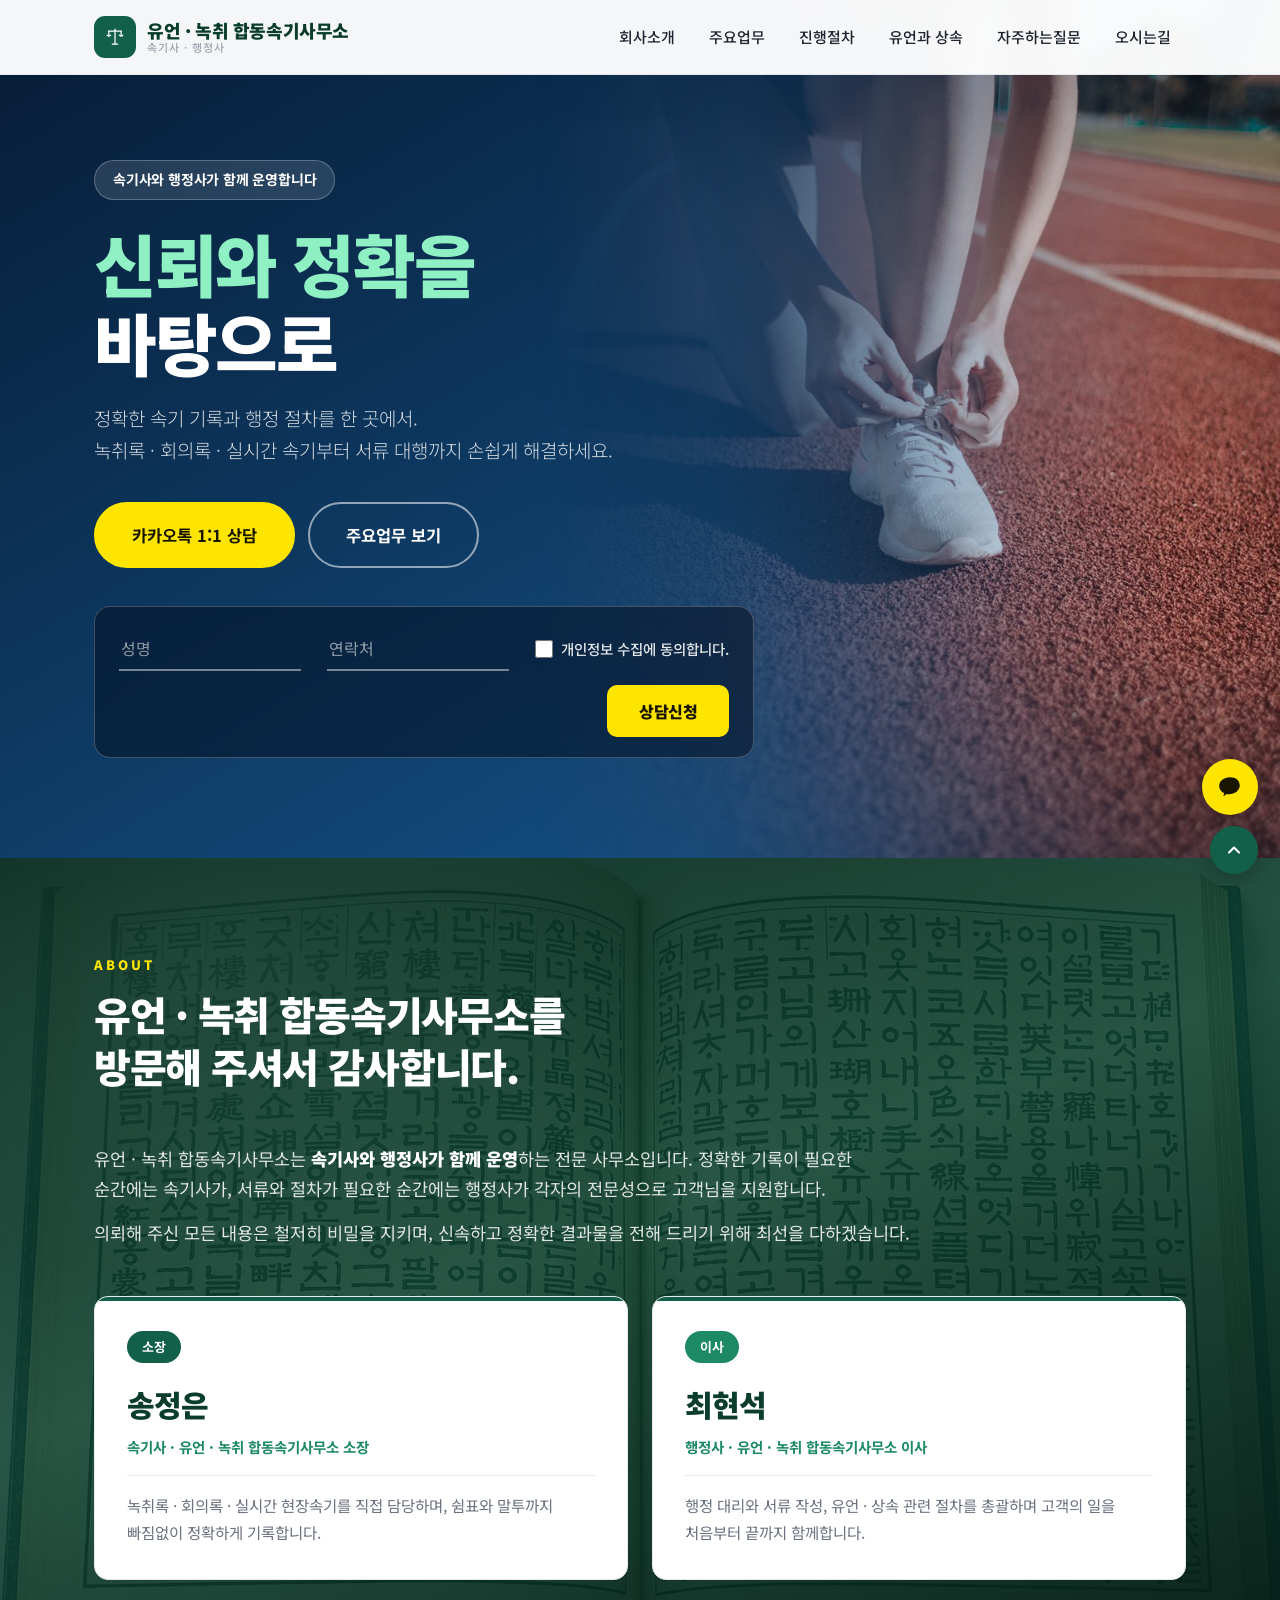
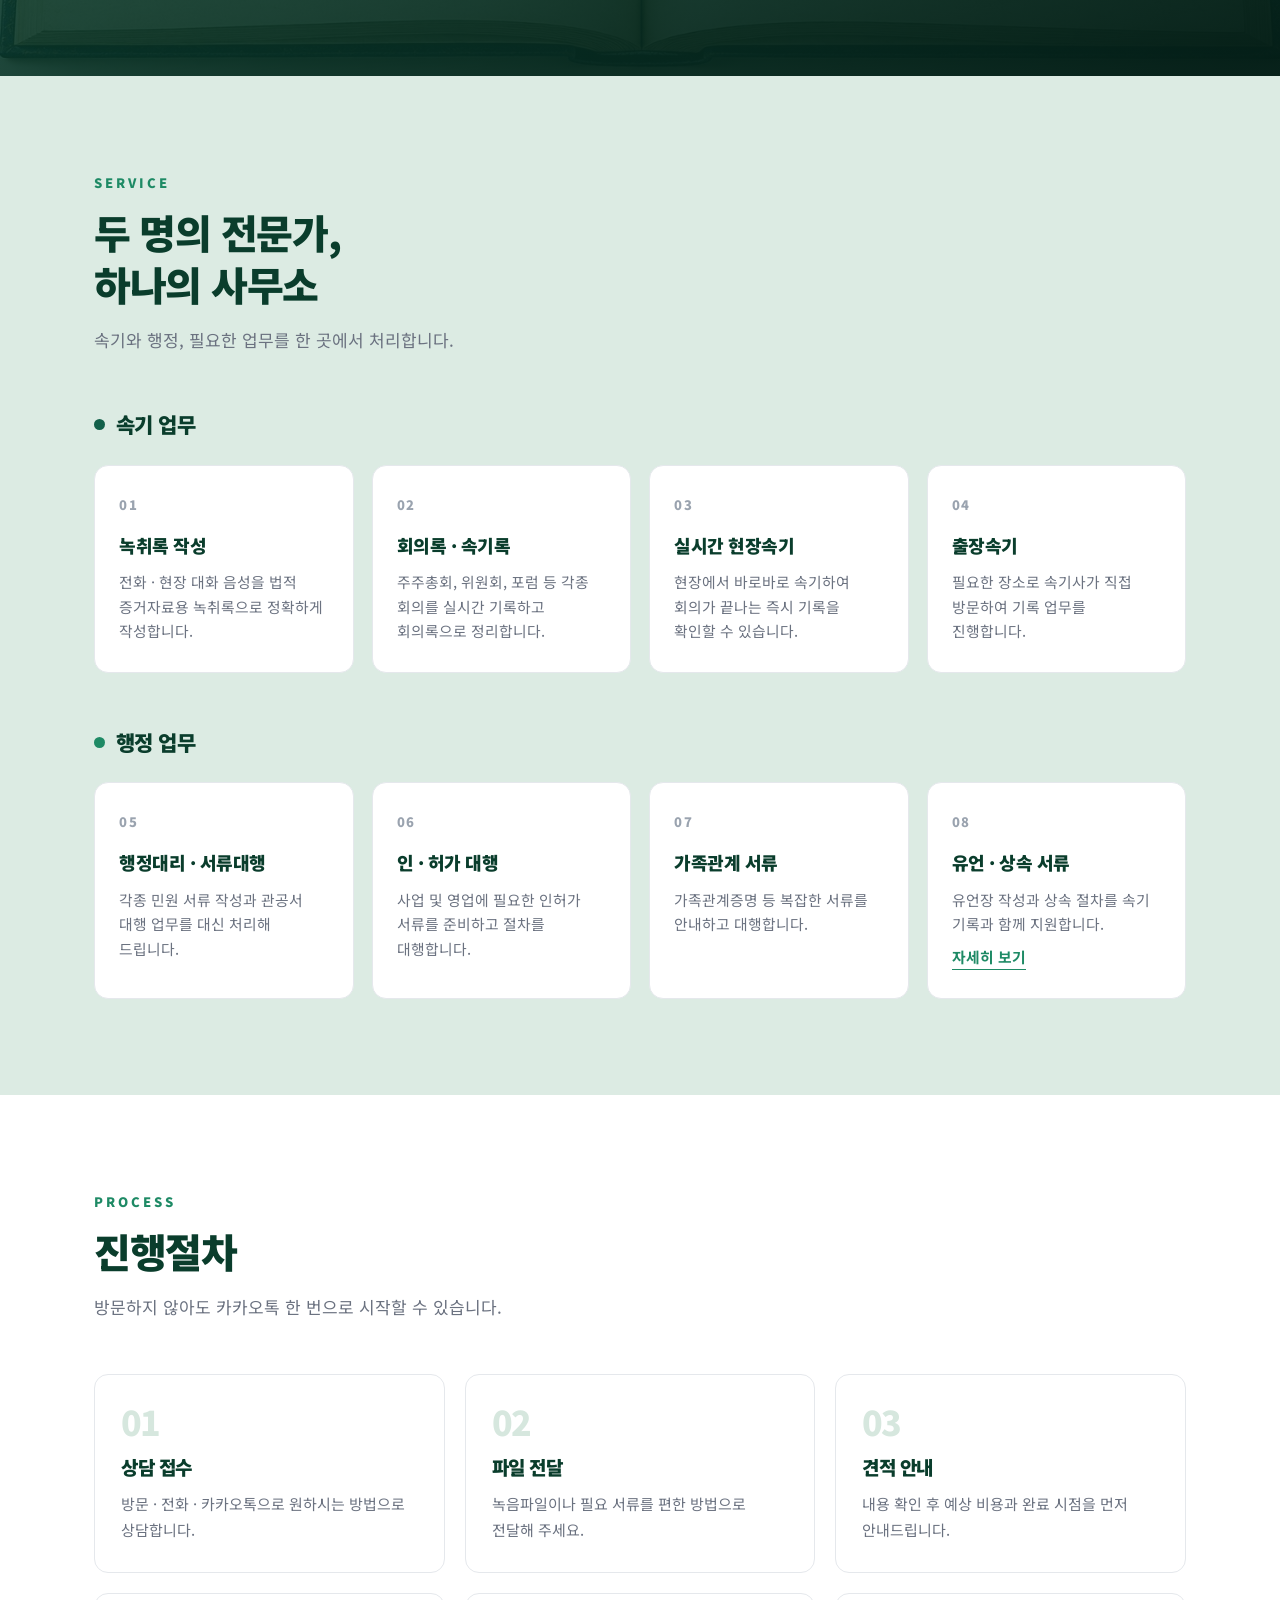
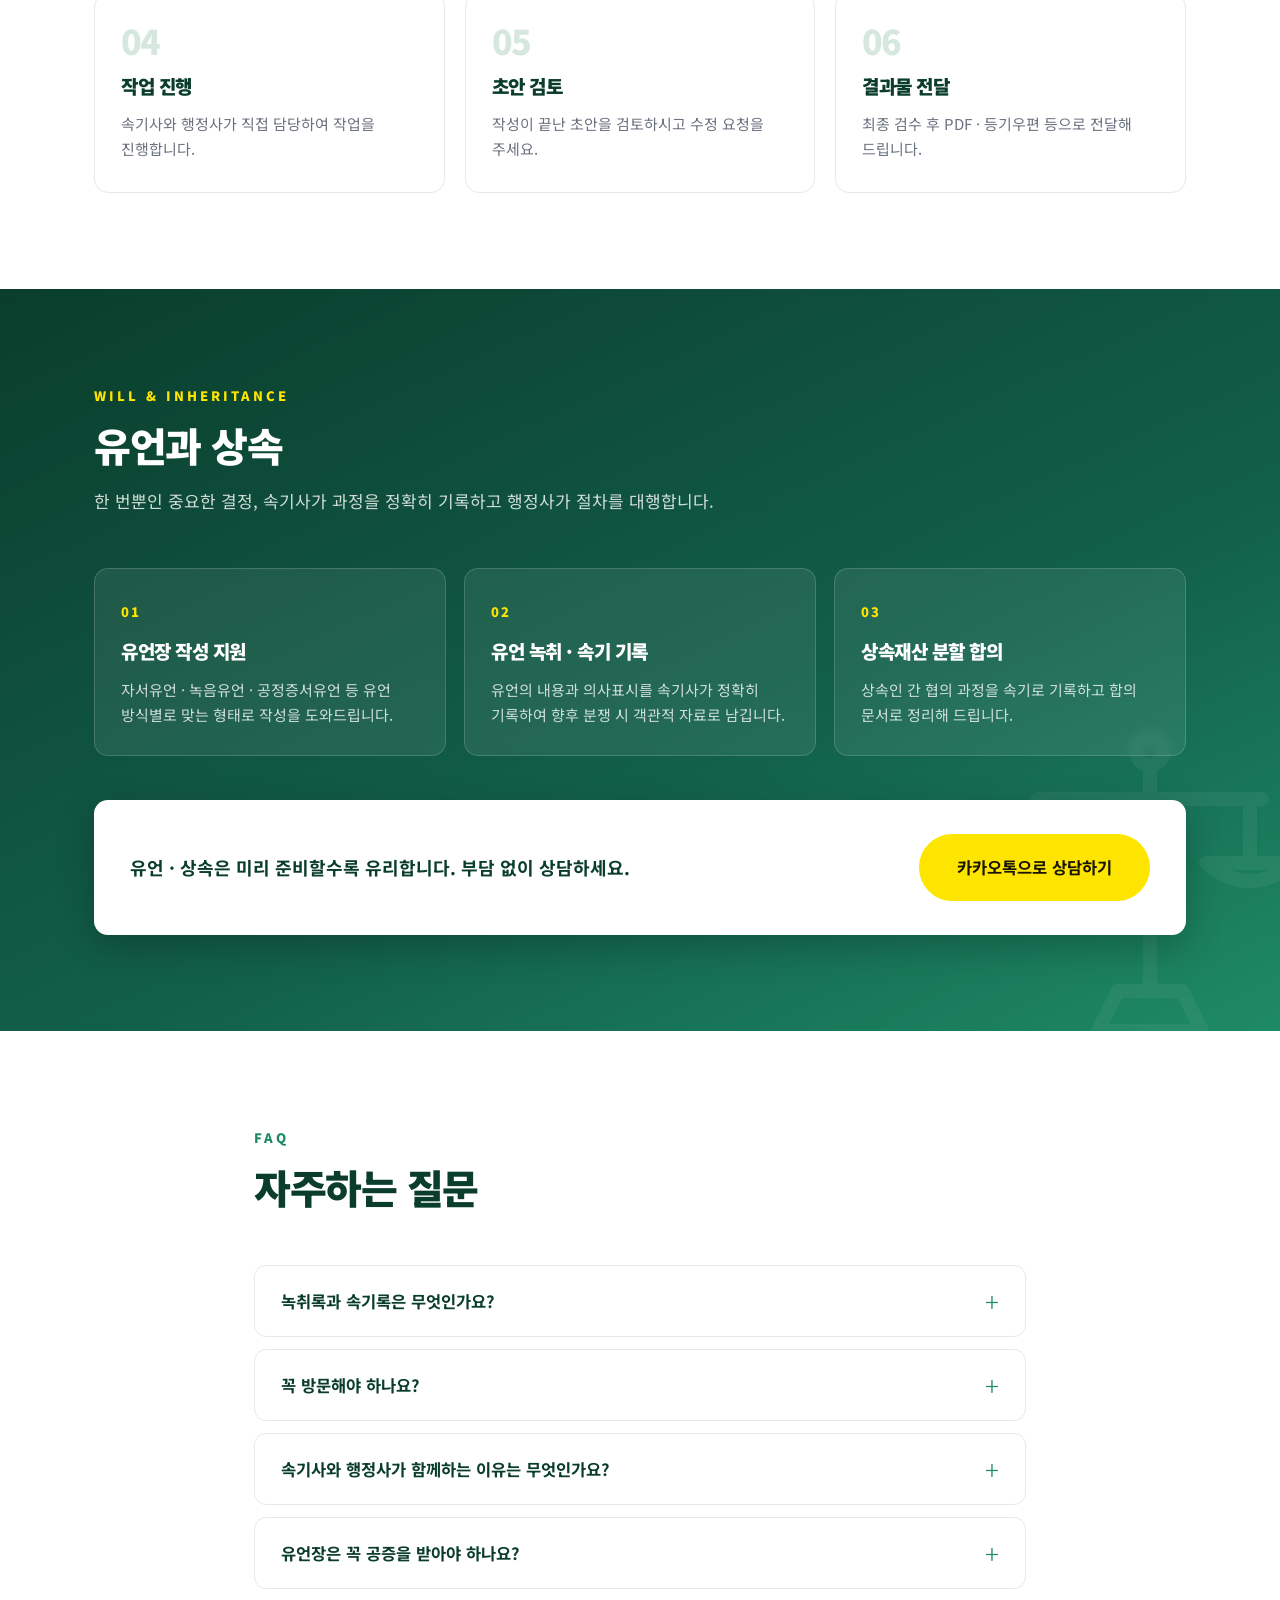
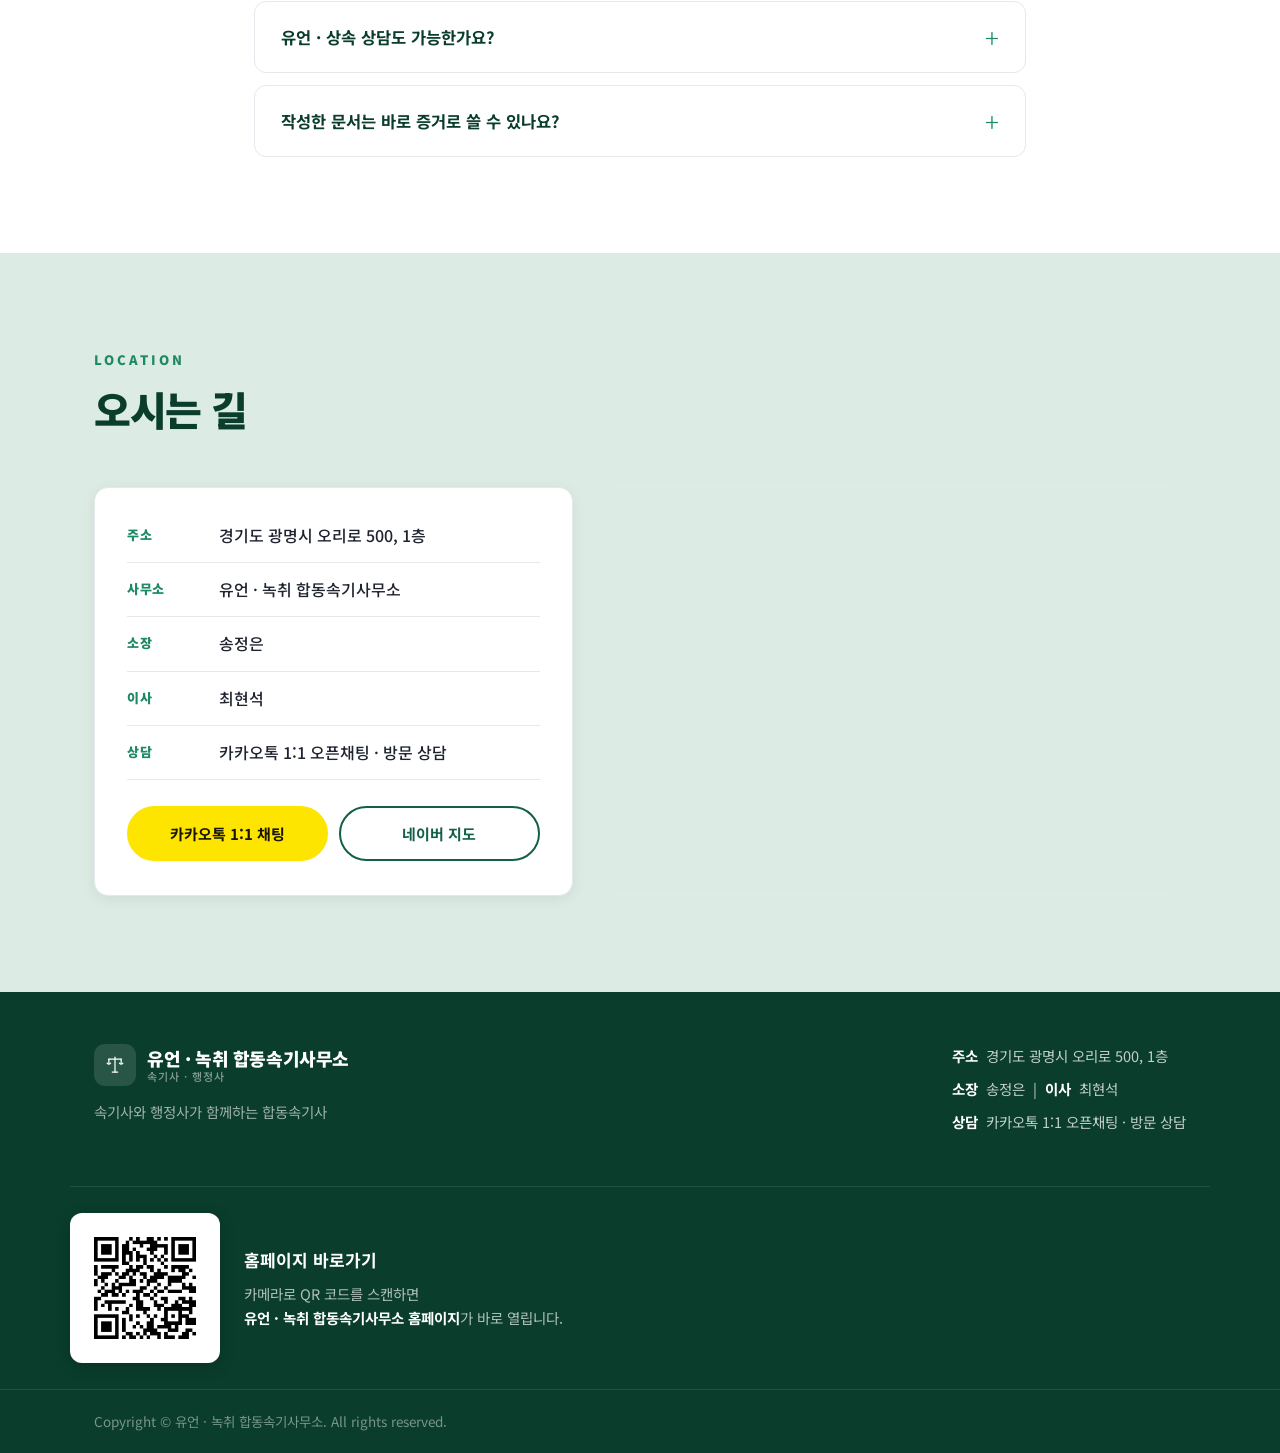
==== index.html @ e52b4f97 "첫 화면 히어로에 상담 입력창(성명·연락처·개인정보 동의) 추가, 신청 시 메일 전송" ====
<!DOCTYPE html>
<html lang="ko">
<head>
<meta charset="UTF-8">
<meta name="viewport" content="width=device-width, initial-scale=1.0">
<title>유언 · 녹취 합동속기사무소 | 속기사와 행정사가 함께하는 합동속기사</title>
<meta name="description" content="속기사와 행정사가 함께 운영하는 유언 · 녹취 합동속기사무소. 녹취록·회의록·실시간 속기, 행정대리, 유언과 상속까지 one-stop으로 도와드립니다. 경기 광명시 오리로 500, 1층">

<!--
  ══════════════════════════════════════════════
  카카오톡 오픈채팅 URL 변경 방법
  ────────────────────────────────────────────────
  1) js/script.js 파일 맨 위의 KAKAO_CHAT_URL 값만 교체하면
     페이지 전체 카카오톡 버튼에 일괄 적용됩니다.
  ══════════════════════════════════════════════
-->

<link rel="preconnect" href="https://fonts.googleapis.com">
<link rel="preconnect" href="https://fonts.gstatic.com" crossorigin>
<link href="https://fonts.googleapis.com/css2?family=Noto+Sans+KR:wght@300;400;500;700;900&display=swap" rel="stylesheet">
<link rel="stylesheet" href="css/style.css?v=7">

<!-- 사이트를 열면 항상 첫 화면(상단)부터 보이도록
     1) 브라우저의 '이전 스크롤 위치 복원' 기능을 끈다.
     2) 외부 스크립트 캐시와 무관하게 이 문서 안에서 바로 상단으로 이동한다. -->
<script>
  if ('scrollRestoration' in history) history.scrollRestoration = 'manual';
  function __goTopNow() {
    if (location.hash && location.hash !== '#') return;
    try { window.scrollTo({ top: 0, left: 0, behavior: 'instant' }); }
    catch (e) { window.scrollTo(0, 0); }
  }
  window.addEventListener('load', __goTopNow);
  if (document.readyState === 'complete') __goTopNow();
</script>
</head>
<body id="top">

<!-- ========== 상단 헤더 ========== -->
<header class="header" id="header">
  <div class="container header__inner">
    <a href="#" class="logo">
      <span class="logo__mark"><svg viewBox="0 0 200 250" fill="none" stroke="currentColor" stroke-width="13" stroke-linecap="round" stroke-linejoin="round"><line x1="100" y1="42" x2="100" y2="198"/><line x1="36" y1="64" x2="164" y2="64"/><line x1="72" y1="198" x2="128" y2="198"/><line x1="36" y1="64" x2="36" y2="106"/><path d="M18 106 Q36 126 54 106"/><line x1="164" y1="64" x2="164" y2="106"/><path d="M146 106 Q164 126 182 106"/></svg></span>
      <span class="logo__text">
        <strong>유언 · 녹취 합동속기사무소</strong>
        <small>속기사 · 행정사</small>
      </span>
    </a>

    <nav class="nav" id="nav">
      <a href="#about">회사소개</a>
      <a href="#service">주요업무</a>
      <a href="#process">진행절차</a>
      <a href="#will">유언과 상속</a>
      <a href="#faq">자주하는질문</a>
      <a href="#location">오시는길</a>
    </nav>

    <button class="burger" id="burger" aria-label="메뉴 열기">
      <span></span><span></span><span></span>
    </button>
  </div>
</header>

<!-- ========== 메인 비주얼 ========== -->
<section class="hero">
  <!-- 우측 사진 : 러닝 트랙에서 신발끈을 매는 러너 (좌측 마스크로 청록 배경과 자연스럽게 연결) -->
  <div class="hero__photo" aria-hidden="true">
    <img src="images/hero-run.jpg" alt="">
    <div class="hero__photo-grad"></div>
  </div>

  <div class="container hero__inner">
    <p class="hero__eyebrow">속기사와 행정사가 함께 운영합니다</p>
    <h1 class="hero__title">
      <em>신뢰와 정확을</em><br>
      바탕으로
    </h1>
    <p class="hero__desc">
      정확한 속기 기록과 행정 절차를 한 곳에서.<br>
      녹취록 · 회의록 · 실시간 속기부터 서류 대행까지 손쉽게 해결하세요.
    </p>
    <div class="hero__btns">
      <a href="kakao.html" class="btn btn--kakao btn--lg">카카오톡 1:1 상담</a>
      <a href="#service" class="btn btn--line btn--lg">주요업무 보기</a>
    </div>

    <!-- 상담 입력창 : 신청 시 메일 프로그램으로 전송 -->
    <form class="hero-form" id="consultForm" novalidate>
      <div class="hero-form__field">
        <label class="sr-only" for="cfName">성명</label>
        <input type="text" id="cfName" placeholder="성명" autocomplete="name">
      </div>
      <div class="hero-form__field">
        <label class="sr-only" for="cfTel">연락처</label>
        <input type="tel" id="cfTel" placeholder="연락처" autocomplete="tel">
      </div>
      <label class="hero-form__agree" for="cfAgree">
        <input type="checkbox" id="cfAgree">
        <span>개인정보 수집에 동의합니다.</span>
      </label>
      <button type="submit" class="hero-form__submit">상담신청</button>
    </form>
  </div>
</section>

<!-- ========== 회사소개 ========== -->
<section class="section" id="about">
  <div class="container">
    <div class="sec-head sec-head--light">
      <p class="sec-head__eyebrow">ABOUT</p>
      <h2 class="sec-head__title">유언 · 녹취 합동속기사무소를<br>방문해 주셔서 감사합니다.</h2>
    </div>

    <div class="about__text">
      <p>
        유언 · 녹취 합동속기사무소는 <strong>속기사와 행정사가 함께 운영</strong>하는 전문 사무소입니다.
        정확한 기록이 필요한 순간에는 속기사가, 서류와 절차가 필요한 순간에는 행정사가
        각자의 전문성으로 고객님을 지원합니다.
      </p>
      <p>
        의뢰해 주신 모든 내용은 철저히 비밀을 지키며, 신속하고 정확한 결과물을 전해 드리기 위해 최선을 다하겠습니다.
      </p>
    </div>

    <div class="people">
      <article class="person">
        <div class="person__badge">소장</div>
        <h3 class="person__name">송정은</h3>
        <p class="person__role">속기사 · 유언 · 녹취 합동속기사무소 소장</p>
        <p class="person__desc">
          녹취록 · 회의록 · 실시간 현장속기를 직접 담당하며,
          쉼표와 말투까지 빠짐없이 정확하게 기록합니다.
        </p>
      </article>

      <article class="person">
        <div class="person__badge person__badge--alt">이사</div>
        <h3 class="person__name">최현석</h3>
        <p class="person__role">행정사 · 유언 · 녹취 합동속기사무소 이사</p>
        <p class="person__desc">
          행정 대리와 서류 작성, 유언 · 상속 관련 절차를 총괄하며
          고객의 일을 처음부터 끝까지 함께합니다.
        </p>
      </article>
    </div>
  </div>
</section>

<!-- ========== 주요업무 ========== -->
<section class="section section--gray" id="service">
  <div class="container">
    <div class="sec-head">
      <p class="sec-head__eyebrow">SERVICE</p>
      <h2 class="sec-head__title">두 명의 전문가,<br>하나의 사무소</h2>
      <p class="sec-head__desc">속기와 행정, 필요한 업무를 한 곳에서 처리합니다.</p>
    </div>

    <div class="svc-group">
      <h3 class="svc-group__title"><span class="dot"></span>속기 업무</h3>
      <div class="cards">
        <div class="card">
          <div class="card__num">01</div>
          <h4>녹취록 작성</h4>
          <p>전화 · 현장 대화 음성을 법적 증거자료용 녹취록으로 정확하게 작성합니다.</p>
        </div>
        <div class="card">
          <div class="card__num">02</div>
          <h4>회의록 · 속기록</h4>
          <p>주주총회, 위원회, 포럼 등 각종 회의를 실시간 기록하고 회의록으로 정리합니다.</p>
        </div>
        <div class="card">
          <div class="card__num">03</div>
          <h4>실시간 현장속기</h4>
          <p>현장에서 바로바로 속기하여 회의가 끝나는 즉시 기록을 확인할 수 있습니다.</p>
        </div>
        <div class="card">
          <div class="card__num">04</div>
          <h4>출장속기</h4>
          <p>필요한 장소로 속기사가 직접 방문하여 기록 업무를 진행합니다.</p>
        </div>
      </div>
    </div>

    <div class="svc-group">
      <h3 class="svc-group__title"><span class="dot dot--alt"></span>행정 업무</h3>
      <div class="cards">
        <div class="card">
          <div class="card__num">05</div>
          <h4>행정대리 · 서류대행</h4>
          <p>각종 민원 서류 작성과 관공서 대행 업무를 대신 처리해 드립니다.</p>
        </div>
        <div class="card">
          <div class="card__num">06</div>
          <h4>인 · 허가 대행</h4>
          <p>사업 및 영업에 필요한 인허가 서류를 준비하고 절차를 대행합니다.</p>
        </div>
        <div class="card">
          <div class="card__num">07</div>
          <h4>가족관계 서류</h4>
          <p>가족관계증명 등 복잡한 서류를 안내하고 대행합니다.</p>
        </div>
        <div class="card">
          <div class="card__num">08</div>
          <h4>유언 · 상속 서류</h4>
          <p>유언장 작성과 상속 절차를 속기 기록과 함께 지원합니다. <a href="#will" class="card__link">자세히 보기</a></p>
        </div>
      </div>
    </div>
  </div>
</section>

<!-- ========== 진행절차 ========== -->
<section class="section" id="process">
  <div class="container">
    <div class="sec-head">
      <p class="sec-head__eyebrow">PROCESS</p>
      <h2 class="sec-head__title">진행절차</h2>
      <p class="sec-head__desc">방문하지 않아도 카카오톡 한 번으로 시작할 수 있습니다.</p>
    </div>

    <ol class="steps">
      <li class="step">
        <span class="step__num">01</span>
        <h4>상담 접수</h4>
        <p>방문 · 전화 · 카카오톡으로 원하시는 방법으로 상담합니다.</p>
      </li>
      <li class="step">
        <span class="step__num">02</span>
        <h4>파일 전달</h4>
        <p>녹음파일이나 필요 서류를 편한 방법으로 전달해 주세요.</p>
      </li>
      <li class="step">
        <span class="step__num">03</span>
        <h4>견적 안내</h4>
        <p>내용 확인 후 예상 비용과 완료 시점을 먼저 안내드립니다.</p>
      </li>
      <li class="step">
        <span class="step__num">04</span>
        <h4>작업 진행</h4>
        <p>속기사와 행정사가 직접 담당하여 작업을 진행합니다.</p>
      </li>
      <li class="step">
        <span class="step__num">05</span>
        <h4>초안 검토</h4>
        <p>작성이 끝난 초안을 검토하시고 수정 요청을 주세요.</p>
      </li>
      <li class="step">
        <span class="step__num">06</span>
        <h4>결과물 전달</h4>
        <p>최종 검수 후 PDF · 등기우편 등으로 전달해 드립니다.</p>
      </li>
    </ol>
  </div>
</section>

<!-- ========== 유언과 상속 (하단 페이지) ========== -->
<section class="section will" id="will">
  <div class="container">
    <div class="sec-head sec-head--light">
      <p class="sec-head__eyebrow">WILL &amp; INHERITANCE</p>
      <h2 class="sec-head__title">유언과 상속</h2>
      <p class="sec-head__desc">
        한 번뿐인 중요한 결정, 속기사가 과정을 정확히 기록하고 행정사가 절차를 대행합니다.
      </p>
    </div>

    <div class="will__grid">
      <article class="will-item">
        <span class="will-item__no">01</span>
        <h4>유언장 작성 지원</h4>
        <p>자서유언 · 녹음유언 · 공정증서유언 등 유언 방식별로 맞는 형태로 작성을 도와드립니다.</p>
      </article>
      <article class="will-item">
        <span class="will-item__no">02</span>
        <h4>유언 녹취 · 속기 기록</h4>
        <p>유언의 내용과 의사표시를 속기사가 정확히 기록하여 향후 분쟁 시 객관적 자료로 남깁니다.</p>
      </article>
      <article class="will-item">
        <span class="will-item__no">03</span>
        <h4>상속재산 분할 합의</h4>
        <p>상속인 간 협의 과정을 속기로 기록하고 합의 문서로 정리해 드립니다.</p>
      </article>
    </div>

    <div class="will__cta">
      <p>유언 · 상속은 미리 준비할수록 유리합니다. 부담 없이 상담하세요.</p>
      <a href="kakao.html" class="btn btn--kakao btn--lg">카카오톡으로 상담하기</a>
    </div>
  </div>
</section>

<!-- ========== 자주하는 질문 ========== -->
<section class="section" id="faq">
  <div class="container container--narrow">
    <div class="sec-head">
      <p class="sec-head__eyebrow">FAQ</p>
      <h2 class="sec-head__title">자주하는 질문</h2>
    </div>

    <div class="faq">
      <details class="faq__item">
        <summary>녹취록과 속기록은 무엇인가요?</summary>
        <div class="faq__body">
          <p>녹음기기나 휴대전화 등으로 녹음된 음성을 문서로 옮긴 것을 녹취록이라 하며, 회의나 강의 등을 속기사가 기록한 문서를 속기록이라 합니다. 공인된 속기사가 작성하여 날인하면 각종 수사·사법기관에 증거자료로 제출할 수 있습니다.</p>
        </div>
      </details>

      <details class="faq__item">
        <summary>꼭 방문해야 하나요?</summary>
        <div class="faq__body">
          <p>아니요. 카카오톡 1:1 오픈채팅 또는 전화로 상담 후 파일만 전달해 주셔도 됩니다. 방문 상담을 원하시는 경우 경기 광명시 오리로 500, 1층 사무소로 오시면 됩니다.</p>
        </div>
      </details>

      <details class="faq__item">
        <summary>속기사와 행정사가 함께하는 이유는 무엇인가요?</summary>
        <div class="faq__body">
          <p>의뢰 내용 중 상당수는 기록(속기)과 서류·절차(행정)가 함께 필요합니다. 두 전문가가 한 사무소에서 일하므로 여러 곳을 오가지 않고 한 번에 해결할 수 있습니다.</p>
        </div>
      </details>

      <details class="faq__item">
        <summary>유언장은 꼭 공증을 받아야 하나요?</summary>
        <div class="faq__body">
          <p>모든 유언에 공증이 필수는 아닙니다. 다만 법적 분쟁을 예방하려면 요건에 맞는 방식으로 작성하는 것이 좋습니다. 어떤 방식이 적합한지 상담을 통해 안내해 드립니다.</p>
        </div>
      </details>

      <details class="faq__item">
        <summary>유언 · 상속 상담도 가능한가요?</summary>
        <div class="faq__body">
          <p>네. 유언장 작성, 유언의 속기·녹취 기록까지 행정사가 직접 상담하고 진행합니다. <a href="#will">유언과 상속 안내</a>를 참고하세요.</p>
        </div>
      </details>

      <details class="faq__item">
        <summary>작성한 문서는 바로 증거로 쓸 수 있나요?</summary>
        <div class="faq__body">
          <p>유언 · 녹취 합동속기사무소에서 작성한 문서에는 속기사 자격 정보가 기재되고 페이지마다 직인이 날인되므로 별도 절차 없이 증거자료로 제출하실 수 있습니다.</p>
        </div>
      </details>
    </div>
  </div>
</section>

<!-- ========== 오시는 길 ========== -->
<section class="section section--gray" id="location">
  <div class="container">
    <div class="sec-head">
      <p class="sec-head__eyebrow">LOCATION</p>
      <h2 class="sec-head__title">오시는 길</h2>
    </div>

    <div class="loc">
      <div class="loc__info">
        <div class="loc__row">
          <span class="loc__label">주소</span>
          <p>경기도 광명시 오리로 500, 1층</p>
        </div>
        <div class="loc__row">
          <span class="loc__label">사무소</span>
          <p>유언 · 녹취 합동속기사무소</p>
        </div>
        <div class="loc__row">
          <span class="loc__label">소장</span>
          <p>송정은</p>
        </div>
        <div class="loc__row">
          <span class="loc__label">이사</span>
          <p>최현석</p>
        </div>
        <div class="loc__row">
          <span class="loc__label">상담</span>
          <p>카카오톡 1:1 오픈채팅 · 방문 상담</p>
        </div>

        <div class="loc__btns">
          <a href="kakao.html" class="btn btn--kakao">카카오톡 1:1 채팅</a>
          <a href="https://map.naver.com/p/search/%EA%B2%BD%EA%B8%B0%20%EA%B4%91%EB%AA%85%EC%8B%9C%20%EC%98%A4%EB%A6%AC%EB%A1%9C%20500" target="_blank" rel="noopener" class="btn btn--line">네이버 지도</a>
        </div>
      </div>

      <div class="loc__map">
        <iframe
          src="https://maps.google.com/maps?q=%EA%B2%BD%EA%B8%B0%20%EA%B4%91%EB%AA%85%EC%8B%9C%20%EC%98%A4%EB%A6%AC%EB%A1%9C%20500&t=&z=16&ie=UTF8&iwloc=&output=embed"
          loading="lazy" title="유언 · 녹취 합동속기사무소 위치"></iframe>
      </div>
    </div>
  </div>
</section>

<!-- ========== 푸터 ========== -->
<footer class="footer">
  <div class="container footer__inner">
    <div class="footer__brand">
      <div class="logo logo--footer">
        <span class="logo__mark"><svg viewBox="0 0 200 250" fill="none" stroke="currentColor" stroke-width="13" stroke-linecap="round" stroke-linejoin="round"><line x1="100" y1="42" x2="100" y2="198"/><line x1="36" y1="64" x2="164" y2="64"/><line x1="72" y1="198" x2="128" y2="198"/><line x1="36" y1="64" x2="36" y2="106"/><path d="M18 106 Q36 126 54 106"/><line x1="164" y1="64" x2="164" y2="106"/><path d="M146 106 Q164 126 182 106"/></svg></span>
        <span class="logo__text"><strong>유언 · 녹취 합동속기사무소</strong><small>속기사 · 행정사</small></span>
      </div>
      <p class="footer__tag">속기사와 행정사가 함께하는 합동속기사</p>
    </div>

    <div class="footer__info">
      <p><strong>주소</strong> 경기도 광명시 오리로 500, 1층</p>
      <p><strong>소장</strong> 송정은 &nbsp;|&nbsp; <strong>이사</strong> 최현석</p>
      <p><strong>상담</strong> 카카오톡 1:1 오픈채팅 · 방문 상담</p>
    </div>
  </div>

  <!-- QR 코드 : 홈페이지 바로가기 -->
  <div class="container footer__qr">
    <div class="qr-box">
      <img src="qrcode.png" alt="유언 · 녹취 합동속기사무소 홈페이지 QR 코드" width="130" height="130">
    </div>
    <div class="qr-text">
      <strong>홈페이지 바로가기</strong>
      <p>카메라로 QR 코드를 스캔하면<br><b>유언 · 녹취 합동속기사무소 홈페이지</b>가 바로 열립니다.</p>
    </div>
  </div>

  <div class="footer__bottom">
    <div class="container">
      <p>Copyright © 유언 · 녹취 합동속기사무소. All rights reserved.</p>
    </div>
  </div>
</footer>

<!-- ========== 플로팅 버튼 ========== -->
<div class="float">
  <a href="kakao.html" class="float__btn float__btn--kakao" aria-label="카카오톡 1:1 채팅">
    <svg viewBox="0 0 24 24" width="26" height="26" fill="currentColor"><path d="M12 3C6.48 3 2 6.58 2 11c0 2.82 1.86 5.29 4.66 6.69-.15.54-.55 1.98-.63 2.29-.09.36.13.35.28.26.12-.08 1.94-1.32 2.73-1.86.61.16 1.25.25 1.96.25 5.52 0 10-3.58 10-8S17.52 3 12 3z"/></svg>
  </a>
  <a href="#top" class="float__btn float__btn--top" aria-label="맨 위로">
    <svg viewBox="0 0 24 24" width="20" height="20" fill="none" stroke="currentColor" stroke-width="2.5" stroke-linecap="round" stroke-linejoin="round"><path d="M18 15l-6-6-6 6"/></svg>
  </a>
</div>

<script src="js/script.js?v=20261120"></script>
</body>
</html>
---- css/style.css ----
/* ══════════════════════════════════════
   유언 · 녹취 합동속기사무소 - style.css
   녹색 그러데이션 + 법원 문양 테마
   ══════════════════════════════════════ */

:root{
  --green:      #12604A;   /* 기본 녹색 */
  --green-dk:   #0A3D2C;   /* 진한 녹색 */
  --green-lt:   #1E8A65;   /* 밝은 녹색 */
  --green-xlt:  #8FF0C4;   /* 어두운 배경 위 포인트 */
  --kakao:      #FEE500;
  --kakao-dk:   #D5C400;
  --ink:        #1F2430;
  --gray:       #6B7280;
  --gray-lt:    #9AA3AF;
  --line:       #E5E8EC;
  --bg-green:   #DCEBE3;   /* 교차 섹션 배경 */
  --white:      #fff;
  --radius:     14px;
  --shadow:     0 6px 24px rgba(10,61,44,.10);
  --wrap:       1140px;
}

*,*::before,*::after{box-sizing:border-box;margin:0;padding:0}

html{scroll-behavior:smooth;scroll-padding-top:88px}

body{
  font-family:'Noto Sans KR',-apple-system,BlinkMacSystemFont,'Malgun Gothic',sans-serif;
  color:var(--ink);
  line-height:1.7;
  -webkit-font-smoothing:antialiased;
  word-break:keep-all;
  /* ── 바탕화면: 녹색 그러데이션 ── */
  background:linear-gradient(180deg,#E9F4EE 0%,#F3FAF6 30%,#E4F0EA 62%,#EAF5EF 100%);
  background-attachment:fixed;
}

a{color:inherit;text-decoration:none}
img,iframe{max-width:100%;border:0}
ul,ol{list-style:none}

.container{width:100%;max-width:var(--wrap);margin:0 auto;padding:0 24px}
.container--narrow{max-width:820px}

/* ── 버튼 ────────────────────────── */
.btn{
  display:inline-flex;align-items:center;justify-content:center;gap:8px;
  padding:13px 26px;border-radius:100px;font-size:15px;font-weight:700;
  border:2px solid transparent;cursor:pointer;transition:.22s;white-space:nowrap;
}
.btn--lg{padding:17px 36px;font-size:16.5px}
.btn--block{display:flex;width:100%}
.btn--kakao{background:var(--kakao);color:#191600;border-color:var(--kakao)}
.btn--kakao:hover{background:var(--kakao-dk);border-color:var(--kakao-dk);transform:translateY(-2px)}
.btn--line{background:transparent;color:var(--green);border-color:var(--green)}
.btn--line:hover{background:var(--green);color:#fff;transform:translateY(-2px)}

/* ── 헤더 ────────────────────────── */
.header{
  position:fixed;top:0;left:0;right:0;z-index:100;
  background:rgba(255,255,255,.96);backdrop-filter:blur(10px);
  border-bottom:1px solid var(--line);transition:.25s;
}
.header.is-scrolled{box-shadow:0 4px 20px rgba(0,0,0,.08)}
.header__inner{display:flex;align-items:center;height:74px;gap:28px}

.logo{display:flex;align-items:center;gap:11px;flex-shrink:0}
.logo__mark{
  width:42px;height:42px;border-radius:11px;background:var(--green);color:#fff;
  display:grid;place-items:center;flex-shrink:0;
}
.logo__mark svg{width:24px;height:24px;display:block}
.logo__text{display:flex;flex-direction:column;line-height:1.25}
.logo__text strong{font-size:18px;font-weight:900;color:var(--green-dk);letter-spacing:-.4px}
.logo__text small{font-size:11px;color:var(--gray-lt);font-weight:500;letter-spacing:1px}

.nav{display:flex;gap:4px;margin-left:auto}
.nav a{
  padding:9px 15px;font-size:15px;font-weight:500;color:var(--ink);
  border-radius:8px;transition:.18s;
}
.nav a:hover{background:rgba(18,96,74,.09);color:var(--green)}
.header__cta{padding:11px 22px;font-size:14.5px}

.burger{display:none;flex-direction:column;gap:5px;background:none;border:0;cursor:pointer;padding:6px}
.burger span{width:24px;height:2.5px;background:var(--green);border-radius:2px;transition:.25s}

/* ── 히어로 : 짙은 남색 그러데이션 ── */
.hero{
  position:relative;overflow:hidden;
  padding:160px 0 100px;
  background:
    radial-gradient(760px 520px at 86% 26%, rgba(140,200,255,.22), transparent 62%),
    linear-gradient(150deg,#071B34 0%,#0E3C66 52%,#175A94 100%);
}
.hero__inner{position:relative;z-index:2}

/* 우측 사진 : 의회 본회의장 — 마스크로 좌측 경계를 녹여 배경과 매끄럽게 연결 */
.hero__photo{
  position:absolute;right:0;top:0;bottom:0;width:58%;z-index:1;overflow:hidden;
  -webkit-mask-image:linear-gradient(90deg,transparent 0%,rgba(0,0,0,.15) 24%,rgba(0,0,0,.45) 44%,rgba(0,0,0,.8) 66%,#000 86%);
          mask-image:linear-gradient(90deg,transparent 0%,rgba(0,0,0,.15) 24%,rgba(0,0,0,.45) 44%,rgba(0,0,0,.8) 66%,#000 86%);
}
.hero__photo img{width:100%;height:100%;object-fit:cover;display:block}
/* 사진 위 녹색 톤 정리 + 상하 비네트 */
.hero__photo-grad{
  position:absolute;inset:0;
  background:
    linear-gradient(180deg,rgba(7,27,52,.32) 0%,rgba(7,27,52,0) 26%,rgba(7,27,52,0) 74%,rgba(7,27,52,.38) 100%),
    linear-gradient(90deg,rgba(14,60,102,.28) 0%,rgba(14,60,102,.10) 55%,rgba(14,60,102,0) 100%);
}

.hero__eyebrow{
  display:inline-block;padding:7px 18px;border-radius:100px;
  background:rgba(255,255,255,.12);border:1px solid rgba(255,255,255,.25);
  font-size:14px;font-weight:700;color:#fff;letter-spacing:-.2px;
}
.hero__title{
  margin:24px 0 20px;font-size:clamp(38px,6.4vw,68px);
  font-weight:900;line-height:1.16;letter-spacing:-2.4px;color:#fff;
}
.hero__title em{font-style:normal;color:var(--green-xlt);white-space:nowrap}
.hero__desc{font-size:clamp(16px,2vw,19px);color:rgba(255,255,255,.82);max-width:520px;font-weight:300}
.hero__btns{display:flex;flex-wrap:wrap;gap:13px;margin-top:36px}
.hero__btns .btn--line{color:#fff;border-color:rgba(255,255,255,.55)}
.hero__btns .btn--line:hover{background:#fff;color:var(--green-dk);border-color:#fff}

/* 접근용 : 화면에만 안 보이는 라벨 */
.sr-only{position:absolute;width:1px;height:1px;padding:0;margin:-1px;overflow:hidden;clip:rect(0,0,0,0);white-space:nowrap;border:0}

/* ── 히어로 상담 입력창 ───────────── */
.hero-form{
  display:flex;flex-wrap:wrap;align-items:center;gap:14px 26px;
  margin-top:38px;max-width:660px;
  padding:20px 24px;border-radius:16px;
  background:rgba(4,17,35,.55);
  border:1px solid rgba(255,255,255,.22);
  -webkit-backdrop-filter:blur(6px);backdrop-filter:blur(6px);
}
.hero-form__field{flex:1 1 150px;min-width:130px}
.hero-form__field input{
  width:100%;padding:9px 2px;background:transparent;
  border:0;border-bottom:2px solid rgba(255,255,255,.45);
  color:#fff;font-family:inherit;font-size:16px;font-weight:700;
  outline:none;transition:border-color .2s;
}
.hero-form__field input::placeholder{color:rgba(255,255,255,.55);font-weight:400}
.hero-form__field input:focus{border-bottom-color:var(--kakao)}
.hero-form__agree{
  display:flex;align-items:center;gap:8px;cursor:pointer;
  font-size:14.5px;font-weight:500;color:rgba(255,255,255,.88);
  user-select:none;white-space:nowrap;
}
.hero-form__agree input{
  width:18px;height:18px;flex-shrink:0;cursor:pointer;
  accent-color:var(--kakao);
}
.hero-form__submit{
  margin-left:auto;padding:14px 32px;border:0;border-radius:10px;
  background:var(--kakao);color:#191600;
  font-family:inherit;font-size:16px;font-weight:900;letter-spacing:-.5px;
  cursor:pointer;transition:.2s;white-space:nowrap;
}
.hero-form__submit:hover{transform:translateY(-2px);box-shadow:0 10px 24px rgba(254,229,0,.35)}
.hero-form__submit:active{transform:translateY(0)}
@media (max-width:560px){
  .hero-form{padding:18px 18px;gap:14px 16px}
  .hero-form__field{flex:1 1 100%}
  .hero-form__agree{flex:1 1 100%;white-space:normal}
  .hero-form__submit{margin-left:0;width:100%}
}

/* ── 섹션 공통 ───────────────────── */
.section{padding:96px 0}
.section--gray{background:var(--bg-green)}

.sec-head{margin-bottom:52px}
.sec-head__eyebrow{
  font-size:13px;font-weight:900;letter-spacing:3px;color:var(--green-lt);margin-bottom:12px;
}
.sec-head__title{font-size:clamp(28px,4vw,40px);font-weight:900;line-height:1.3;letter-spacing:-1.3px;color:var(--green-dk)}
.sec-head__desc{margin-top:16px;font-size:17px;color:var(--gray)}
.sec-head--light .sec-head__eyebrow{color:var(--kakao)}
.sec-head--light .sec-head__title{color:#fff}
.sec-head--light .sec-head__desc{color:rgba(255,255,255,.8)}

/* ── 회사소개 ────────────────────── */
/* 두 번째 화면 배경 : 고서체 한글 책 펼침면 + 녹색 그라데이션 오버레이 */
#about{
  position:relative;
  background:
    radial-gradient(720px 500px at 16% 14%, rgba(143,240,196,.08), transparent 62%),
    linear-gradient(160deg, rgba(6,38,28,.96) 0%, rgba(10,64,48,.87) 46%, rgba(4,30,23,.98) 100%),
    url(../images/book-bg.jpg) center center / cover no-repeat;
  background-color:#0A3D2C;
}
#about .about__text p{color:rgba(255,255,255,.86)}
#about .about__text strong{color:#fff;font-weight:900}

.about__text{max-width:820px;margin-bottom:48px}
.about__text p{font-size:17.5px;color:#3D4451;margin-bottom:14px}
.about__text strong{color:var(--green);font-weight:900}

.people{display:grid;grid-template-columns:repeat(2,1fr);gap:24px}
.person{
  background:#fff;border:1px solid var(--line);border-radius:var(--radius);
  padding:34px 32px;position:relative;overflow:hidden;transition:.25s;
}
.person::before{content:"";position:absolute;top:0;left:0;width:100%;height:4px;background:var(--green)}
.person:hover{transform:translateY(-5px);box-shadow:var(--shadow)}
.person__badge{
  display:inline-block;padding:5px 15px;border-radius:100px;
  background:var(--green);color:#fff;font-size:13px;font-weight:700;margin-bottom:16px;
}
.person__badge--alt{background:var(--green-lt)}
.person__name{font-size:30px;font-weight:900;letter-spacing:-1px;color:var(--green-dk);margin-bottom:5px}
.person__role{font-size:14.5px;color:var(--green-lt);font-weight:700;padding-bottom:16px;border-bottom:1px solid var(--line);margin-bottom:16px}
.person__desc{font-size:15.5px;color:var(--gray)}

/* ── 주요업무 ────────────────────── */
.svc-group{margin-bottom:52px}
.svc-group:last-child{margin-bottom:0}
.svc-group__title{
  display:flex;align-items:center;gap:11px;
  font-size:21px;font-weight:900;color:var(--green-dk);margin-bottom:22px;letter-spacing:-.6px;
}
.dot{width:11px;height:11px;border-radius:50%;background:var(--green);flex-shrink:0}
.dot--alt{background:var(--green-lt)}

.cards{display:grid;grid-template-columns:repeat(4,1fr);gap:18px}
.card{
  background:#fff;border:1px solid var(--line);border-radius:var(--radius);
  padding:28px 24px;transition:.25s;
}
.card:hover{transform:translateY(-5px);box-shadow:var(--shadow);border-color:transparent}
.card__num{font-size:13px;font-weight:900;color:var(--gray-lt);letter-spacing:1.5px;margin-bottom:14px}
.card h4{font-size:18px;font-weight:900;color:var(--green-dk);margin-bottom:10px;letter-spacing:-.5px}
.card p{font-size:14.8px;color:var(--gray);line-height:1.65}
.card__link{
  display:inline-block;margin-top:8px;font-weight:700;color:var(--green-lt);
  border-bottom:1.5px solid var(--green-lt);
}

/* ── 진행절차 ────────────────────── */
.steps{display:grid;grid-template-columns:repeat(3,1fr);gap:20px}
.step{
  position:relative;background:#fff;border:1px solid var(--line);
  border-radius:var(--radius);padding:30px 26px;transition:.25s;
}
.step:hover{border-color:var(--green);box-shadow:var(--shadow)}
.step__num{
  display:inline-block;font-size:34px;font-weight:900;color:#D6E7DE;
  line-height:1;margin-bottom:12px;letter-spacing:-2px;
}
.step:hover .step__num{color:var(--green-lt)}
.step h4{font-size:19px;font-weight:900;color:var(--green-dk);margin-bottom:8px;letter-spacing:-.5px}
.step p{font-size:15px;color:var(--gray)}

/* ── 유언과 상속 ─────────────────── */
.will{background:linear-gradient(155deg,#0A3D2C 0%,#12604A 60%,#1E8A65 100%);position:relative;overflow:hidden}
.will::after{
  content:"";position:absolute;right:-70px;bottom:-60px;width:400px;height:400px;
  background:url("data:image/svg+xml,%3Csvg xmlns='http://www.w3.org/2000/svg' viewBox='0 0 200 200' fill='none' stroke='%23ffffff' stroke-width='7' stroke-linecap='round' stroke-linejoin='round'%3E%3Cpath d='M74 170 L84 150 H116 L126 170 Z'/%3E%3Cline x1='100' y1='150' x2='100' y2='40'/%3E%3Ccircle cx='100' cy='30' r='7'/%3E%3Cline x1='44' y1='54' x2='156' y2='54'/%3E%3Cline x1='50' y1='54' x2='50' y2='86'/%3E%3Cpath d='M28 86 Q50 104 72 86 Z'/%3E%3Cline x1='150' y1='54' x2='150' y2='86'/%3E%3Cpath d='M128 86 Q150 104 172 86 Z'/%3E%3C/svg%3E") no-repeat center/contain;
  opacity:.05;pointer-events:none;
}
.will .container{position:relative;z-index:1}

.will__grid{display:grid;grid-template-columns:repeat(3,1fr);gap:18px}
.will-item{
  background:rgba(255,255,255,.08);border:1px solid rgba(255,255,255,.16);
  border-radius:var(--radius);padding:28px 26px;transition:.25s;backdrop-filter:blur(4px);
}
.will-item:hover{background:rgba(255,255,255,.15);transform:translateY(-5px)}
.will-item__no{
  display:inline-block;font-size:13px;font-weight:900;color:var(--kakao);
  letter-spacing:2px;margin-bottom:12px;
}
.will-item h4{font-size:19px;font-weight:900;color:#fff;margin-bottom:10px;letter-spacing:-.5px}
.will-item p{font-size:15px;color:rgba(255,255,255,.78);line-height:1.68}

.will__cta{
  margin-top:44px;background:#fff;border-radius:var(--radius);
  padding:34px 36px;display:flex;align-items:center;justify-content:space-between;gap:24px;flex-wrap:wrap;
  box-shadow:0 12px 36px rgba(0,0,0,.22);
}
.will__cta p{font-size:18px;font-weight:700;color:var(--green-dk)}

/* ── FAQ ─────────────────────────── */
.faq{display:flex;flex-direction:column;gap:12px}
.faq__item{
  background:#fff;border:1px solid var(--line);border-radius:12px;
  padding:0 26px;overflow:hidden;transition:.2s;
}
.faq__item[open]{border-color:var(--green);box-shadow:var(--shadow)}
.faq__item summary{
  list-style:none;cursor:pointer;padding:21px 0;
  font-size:16.5px;font-weight:700;color:var(--green-dk);
  display:flex;align-items:center;justify-content:space-between;gap:16px;
}
.faq__item summary::-webkit-details-marker{display:none}
.faq__item summary::after{
  content:"+";font-size:26px;font-weight:300;color:var(--green-lt);
  flex-shrink:0;transition:.25s;line-height:1;
}
.faq__item[open] summary::after{transform:rotate(45deg)}
.faq__body{padding:0 0 22px;border-top:1px solid var(--line);padding-top:16px}
.faq__body p{font-size:15.5px;color:var(--gray)}
.faq__body a{color:var(--green-lt);font-weight:700;border-bottom:1.5px solid var(--green-lt)}

/* ── 오시는 길 ───────────────────── */
.loc{display:grid;grid-template-columns:.9fr 1.1fr;gap:28px;align-items:stretch}
.loc__info{
  background:#fff;border:1px solid var(--line);border-radius:var(--radius);
  padding:34px 32px;box-shadow:0 3px 14px rgba(10,61,44,.07);
}
.loc__row{display:flex;gap:18px;padding:13px 0;border-bottom:1px solid var(--line)}
.loc__row:first-child{padding-top:0}
.loc__label{
  flex-shrink:0;width:74px;font-size:13px;font-weight:900;color:var(--green-lt);
  letter-spacing:.5px;padding-top:2px;
}
.loc__row p{font-size:16px;color:var(--ink);font-weight:500}
.loc__btns{display:flex;gap:11px;margin-top:26px;flex-wrap:wrap}
.loc__btns .btn{flex:1;min-width:150px}
.loc__map{border-radius:var(--radius);overflow:hidden;border:1px solid var(--line);min-height:340px}
.loc__map iframe{width:100%;height:100%;min-height:340px;display:block}

/* ── 푸터 ────────────────────────── */
.footer{background:var(--green-dk);color:rgba(255,255,255,.75)}
.footer__inner{
  display:flex;justify-content:space-between;gap:40px;flex-wrap:wrap;
  padding-top:52px;padding-bottom:44px;
}
.logo--footer .logo__mark{background:rgba(255,255,255,.12)}
.logo--footer .logo__text strong{color:#fff}
.logo--footer .logo__text small{color:rgba(255,255,255,.5)}
.footer__tag{margin-top:14px;font-size:14.5px;color:rgba(255,255,255,.6)}
.footer__info p{font-size:14.5px;margin-bottom:8px}
.footer__info strong{color:#fff;font-weight:700;margin-right:4px}
.footer__bottom{border-top:1px solid rgba(255,255,255,.1);padding:20px 0}
.footer__bottom p{font-size:13.5px;color:rgba(255,255,255,.45)}

/* ── 푸터 QR 코드 ── */
.footer__qr{
  display:flex;align-items:center;gap:24px;
  padding:26px 0;border-top:1px solid rgba(255,255,255,.1);
}
.qr-box{
  background:#fff;padding:10px;border-radius:12px;line-height:0;flex-shrink:0;
  box-shadow:0 4px 16px rgba(0,0,0,.18);
}
.qr-box img{display:block;width:130px;height:130px}
.qr-text strong{display:block;font-size:17px;color:#fff;margin-bottom:7px}
.qr-text p{font-size:14.5px;color:rgba(255,255,255,.68);line-height:1.65}
.qr-text p b{color:#fff;font-weight:700}
@media (max-width:520px){
  .footer__qr{flex-direction:column;text-align:center;gap:16px}
}

/* ── 플로팅 버튼 ─────────────────── */
.float{position:fixed;right:22px;bottom:26px;z-index:90;display:flex;flex-direction:column;gap:11px}
.float__btn{
  width:56px;height:56px;border-radius:50%;display:grid;place-items:center;
  box-shadow:0 6px 20px rgba(0,0,0,.22);transition:.22s;
}
.float__btn:hover{transform:translateY(-4px) scale(1.05)}
.float__btn--kakao{background:var(--kakao);color:#191600}
.float__btn--top{background:var(--green);color:#fff;width:48px;height:48px;align-self:flex-end}

/* ══════════════════════════════════
   카카오톡 오픈채팅 페이지
   ══════════════════════════════════ */
/* 두 번째 페이지 배경 : 고서체 한글 책 펼침면 + 녹색 그라데이션 오버레이 */
.kakao-page{
  background:
    radial-gradient(600px 400px at 80% 0%, rgba(143,240,196,.16), transparent 60%),
    linear-gradient(160deg, rgba(7,45,33,.82) 0%, rgba(16,92,70,.52) 48%, rgba(6,40,30,.9) 100%),
    url(../images/book-bg.jpg) center center / cover no-repeat;
  background-color:#0A3D2C;
  min-height:100vh;
}
/* 카카오톡 페이지 푸터만 배경을 비워 책 이미지가 페이지 전체에 이어지도록 */
.kakao-page .footer{background:transparent}
.kakao-main{padding:132px 0 80px}

.chat-card{
  max-width:520px;margin:0 auto;background:#fff;
  border-radius:26px;padding:38px 34px;
  box-shadow:0 18px 50px rgba(0,0,0,.3);border:1px solid var(--line);
}
.chat-card__top{display:flex;align-items:center;gap:18px;padding-bottom:26px;border-bottom:2px solid var(--bg-green)}
.chat-card__avatar{
  width:74px;height:74px;border-radius:50%;background:var(--kakao);color:#191600;
  display:grid;place-items:center;flex-shrink:0;box-shadow:0 5px 16px rgba(213,196,0,.4);
}
.chat-card__badge{
  display:inline-block;background:var(--kakao);color:#191600;
  font-size:11.5px;font-weight:900;padding:3px 10px;border-radius:100px;letter-spacing:.5px;
}
.chat-card__meta h1{font-size:23px;font-weight:900;color:var(--green-dk);margin:7px 0 3px;letter-spacing:-.8px}
.chat-card__meta p{font-size:14px;color:var(--gray)}

.chat-card__list{margin:24px 0;display:flex;flex-direction:column;gap:9px}
.chat-card__list li{
  display:flex;justify-content:space-between;align-items:center;
  background:var(--bg-green);border-radius:10px;padding:13px 17px;font-size:15px;
}
.chat-card__list span{color:var(--gray)}
.chat-card__list b{color:var(--green);font-weight:900}

.chat-card__note{
  background:#FFFCE8;border:1.5px solid #F7E98A;border-radius:12px;
  padding:17px 19px;margin-bottom:24px;
}
.chat-card__note strong{
  display:block;font-size:13.5px;color:#8A7400;letter-spacing:.5px;margin-bottom:6px;
}
.chat-card__note p{font-size:14.5px;color:#6B5A10;line-height:1.62}
.chat-card__note b{font-weight:900}

.chat-card__tip{
  text-align:center;font-size:14px;color:var(--gray);margin-top:22px;line-height:1.7;
}
.chat-card__tip b{color:var(--green);font-weight:700}

.chat-card__links{
  display:flex;justify-content:center;gap:20px;flex-wrap:wrap;
  margin-top:24px;padding-top:22px;border-top:1px solid var(--line);
}
.chat-card__links a{font-size:14px;color:var(--gray);font-weight:500;transition:.18s}
.chat-card__links a:hover{color:var(--green);font-weight:700}

/* ── 반응형 ──────────────────────── */
@media (max-width:1024px){
  .cards{grid-template-columns:repeat(2,1fr)}
  .steps{grid-template-columns:repeat(2,1fr)}
  .will__grid{grid-template-columns:repeat(2,1fr)}
  .loc{grid-template-columns:1fr}
  .hero__photo{width:54%}
}

@media (max-width:860px){
  .nav{
    position:fixed;top:74px;left:0;right:0;background:#fff;
    flex-direction:column;gap:0;padding:10px 20px 20px;
    border-bottom:1px solid var(--line);
    transform:translateY(-140%);transition:.3s;box-shadow:0 12px 30px rgba(0,0,0,.1);
    margin-left:0;
  }
  .nav.is-open{transform:translateY(0)}
  .nav a{padding:14px 6px;font-size:16px;border-bottom:1px solid var(--bg-green)}
  .burger{display:flex}
  .header__cta{margin-left:auto;padding:9px 17px;font-size:13.5px}

  .hero{padding:120px 0 70px}
  .hero__photo{width:100%;-webkit-mask-image:none;mask-image:none}
  .hero__photo-grad{background:linear-gradient(180deg,rgba(7,27,52,.9),rgba(7,27,52,.94))}
  .section{padding:66px 0}
  .people{grid-template-columns:1fr}
  .will__cta{flex-direction:column;text-align:center;align-items:stretch}
  .will__cta .btn{width:100%}
}

@media (max-width:560px){
  .cards,.steps,.will__grid{grid-template-columns:1fr}
  .hero__btns .btn{width:100%}
  .hero__title{letter-spacing:-1.5px}
  .chat-card{padding:30px 22px;border-radius:20px;margin:0 4px}
  .chat-card__top{flex-direction:column;text-align:center;gap:12px}
  .float{right:14px;bottom:18px}
  .float__btn{width:50px;height:50px}
  .footer__inner{flex-direction:column;gap:26px}
}

/* 아주 좁은 화면에서 로고명(유언 · 녹취 합동속기사무소)과 햄버거 메뉴가
   한 줄에 들어오도록 여백·글자를 약간 줄인다. 360px 이상은 영향 없음. */
@media (max-width:360px){
  .header__inner{gap:16px}
  .logo__text strong{font-size:16px}
}
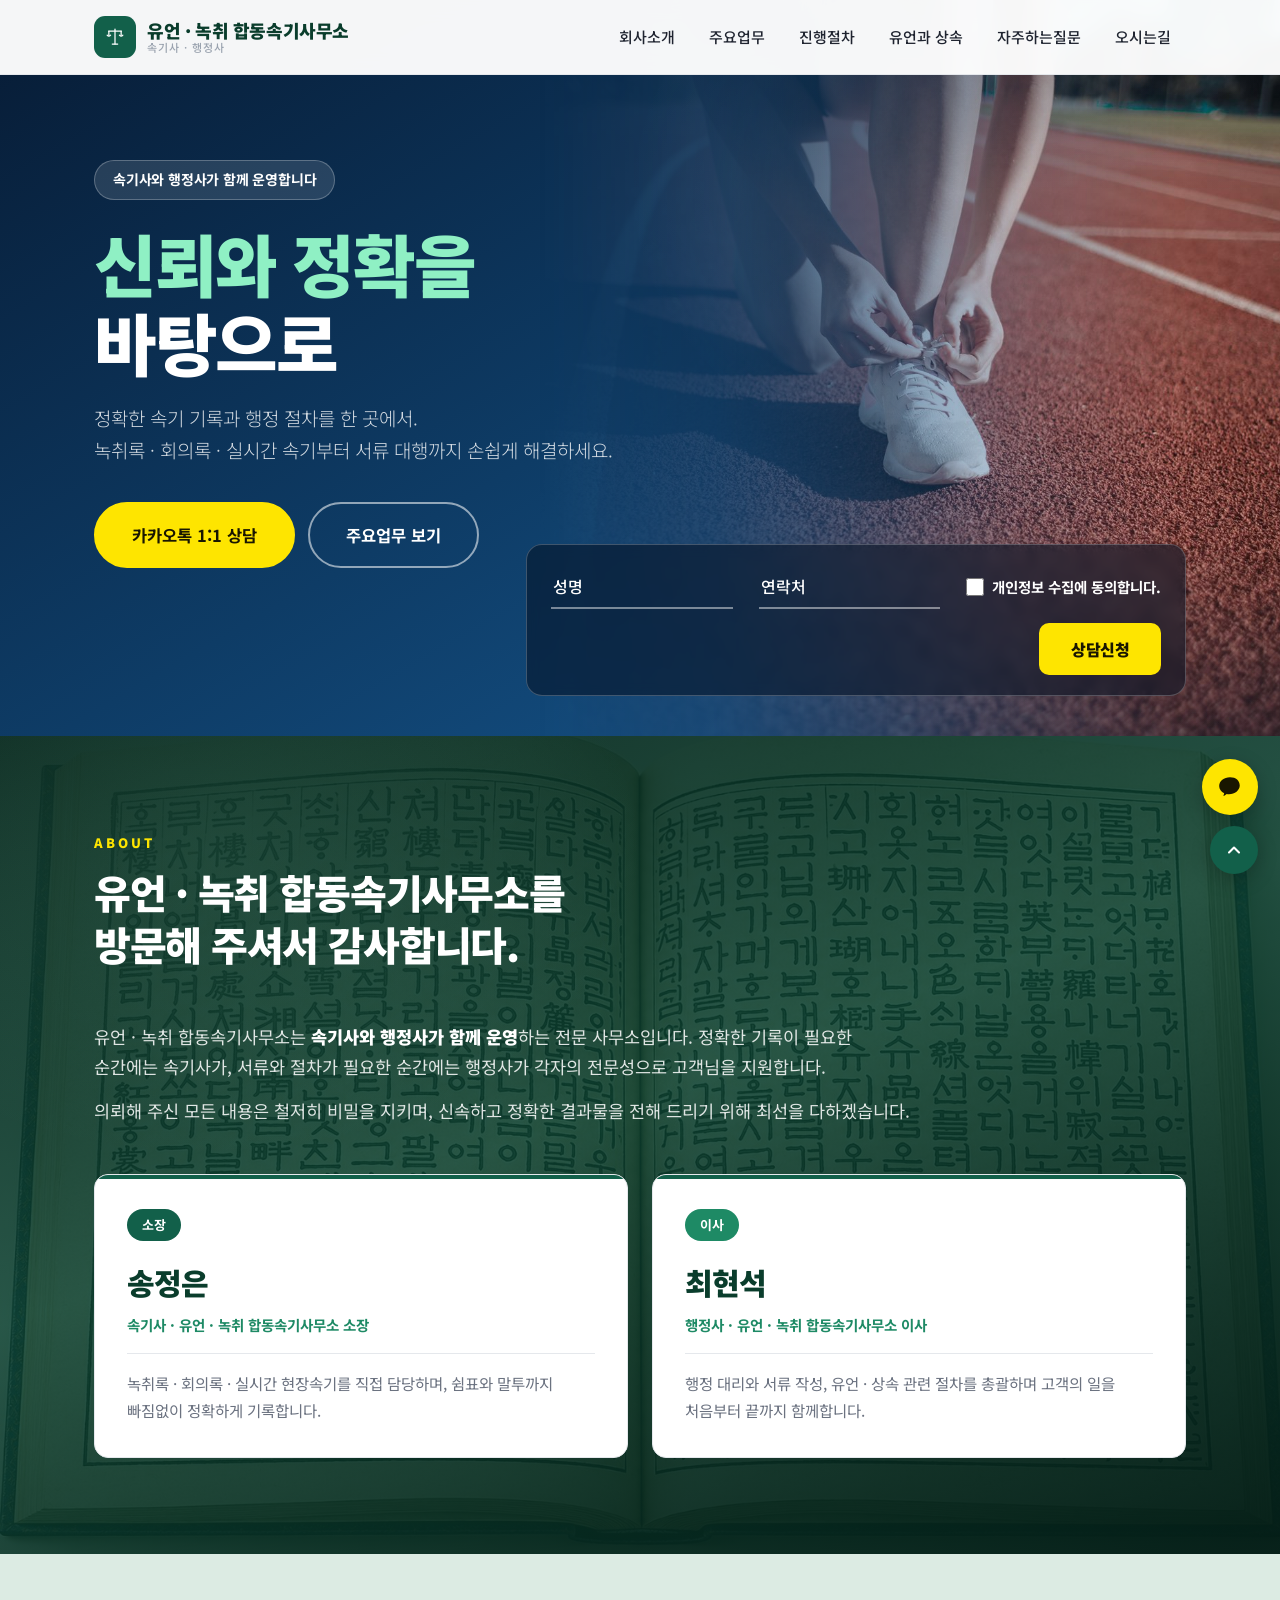
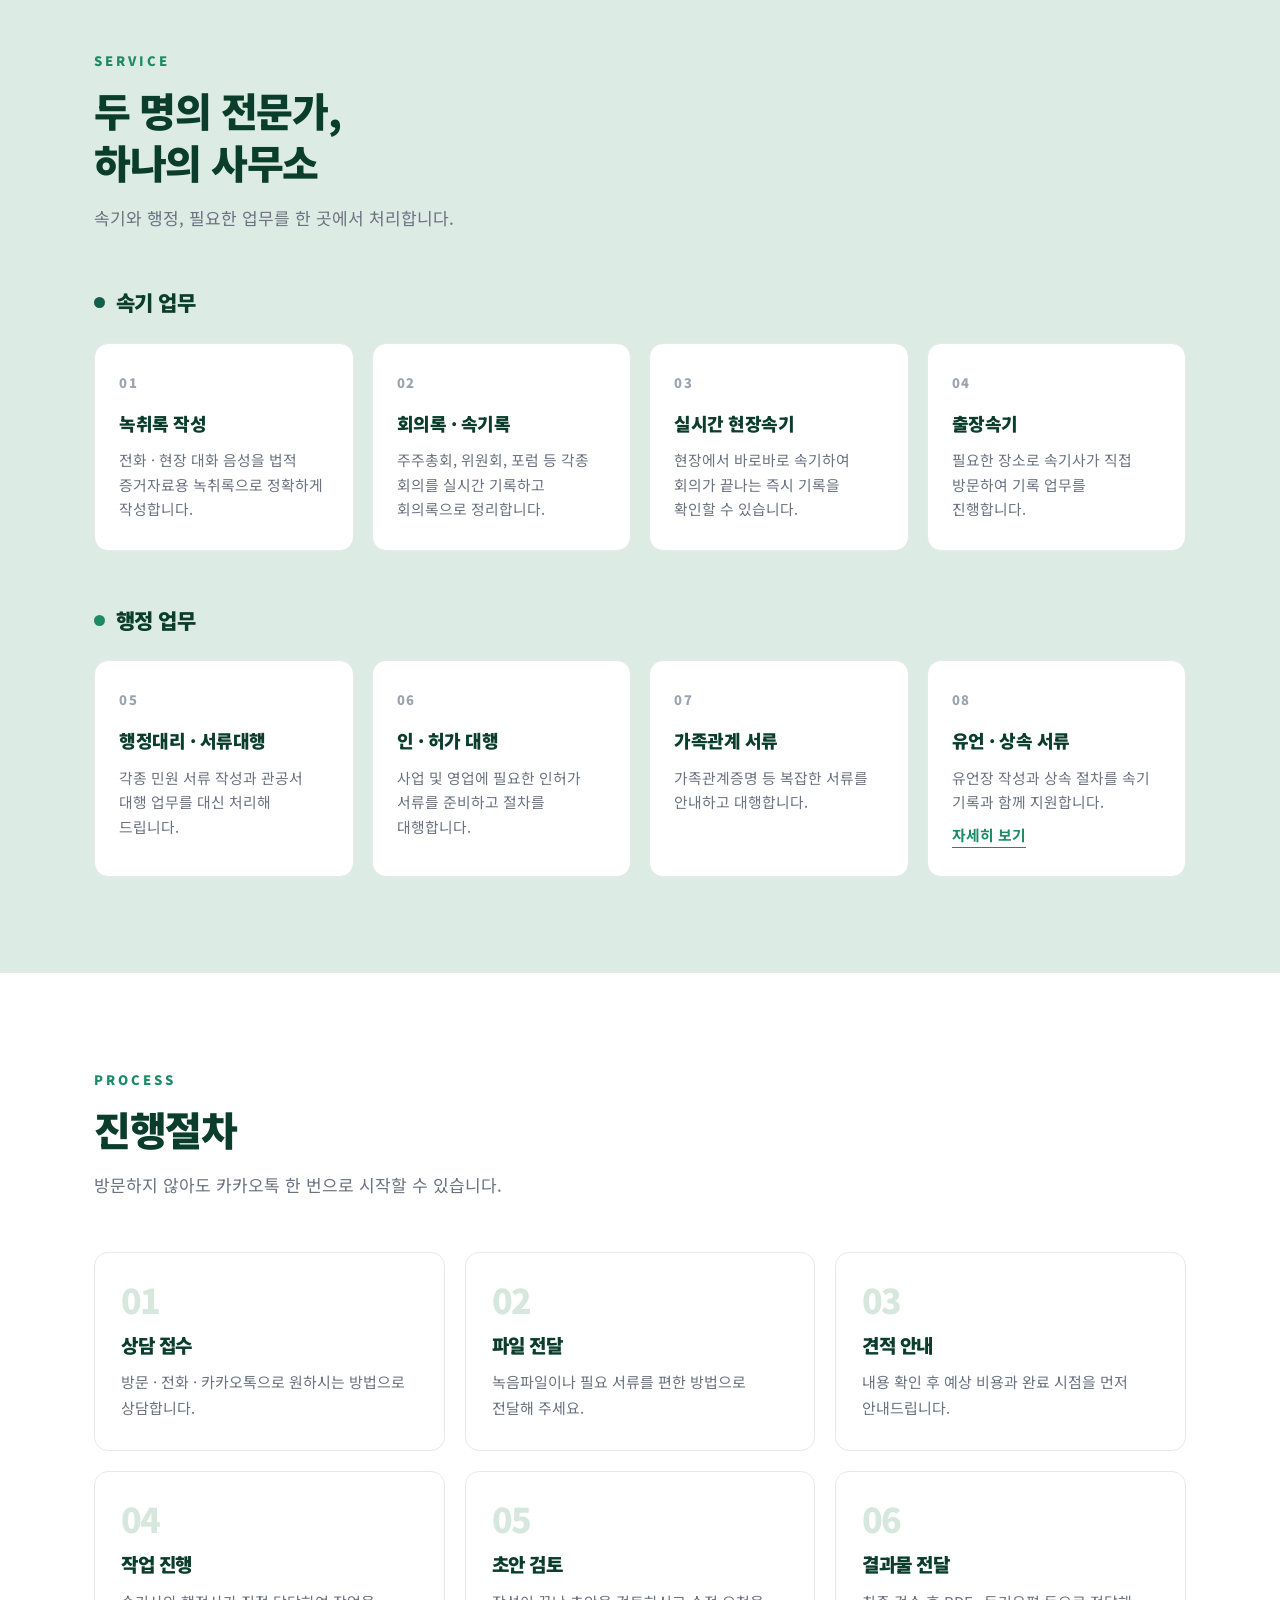
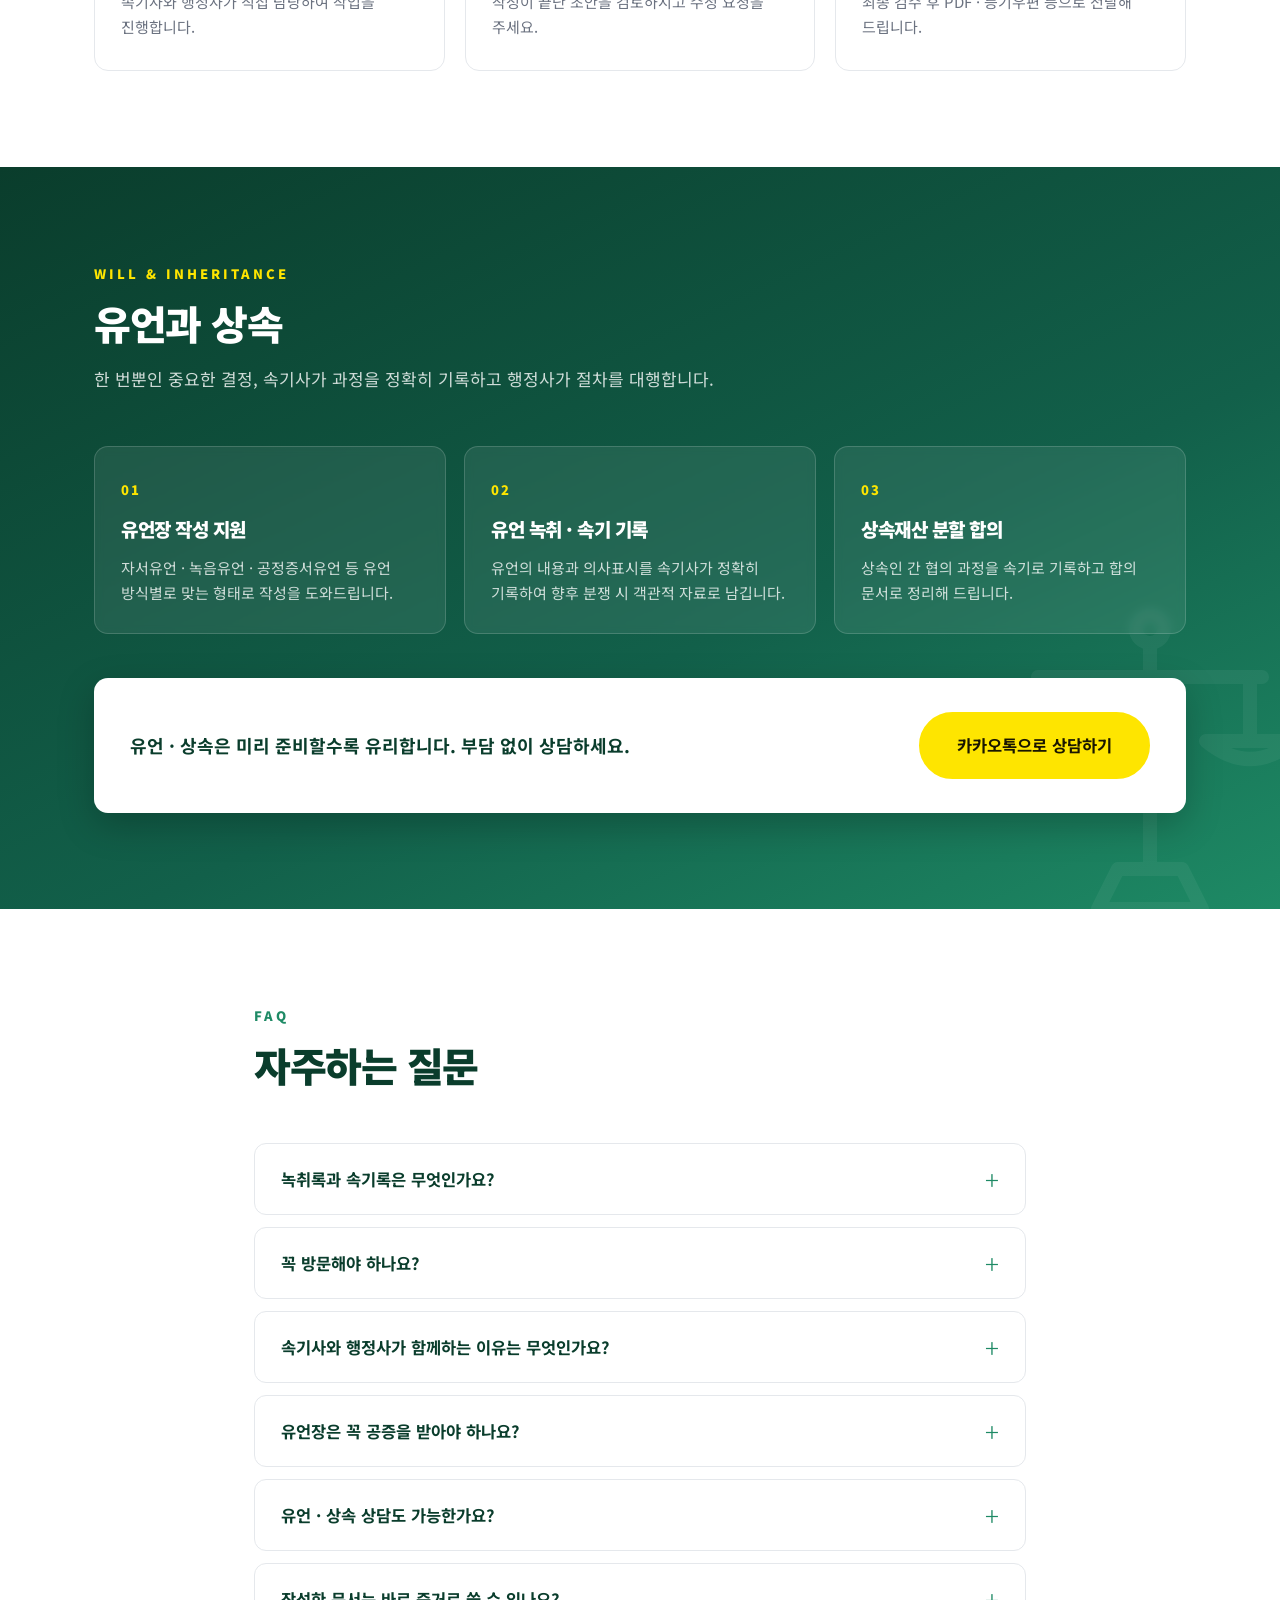
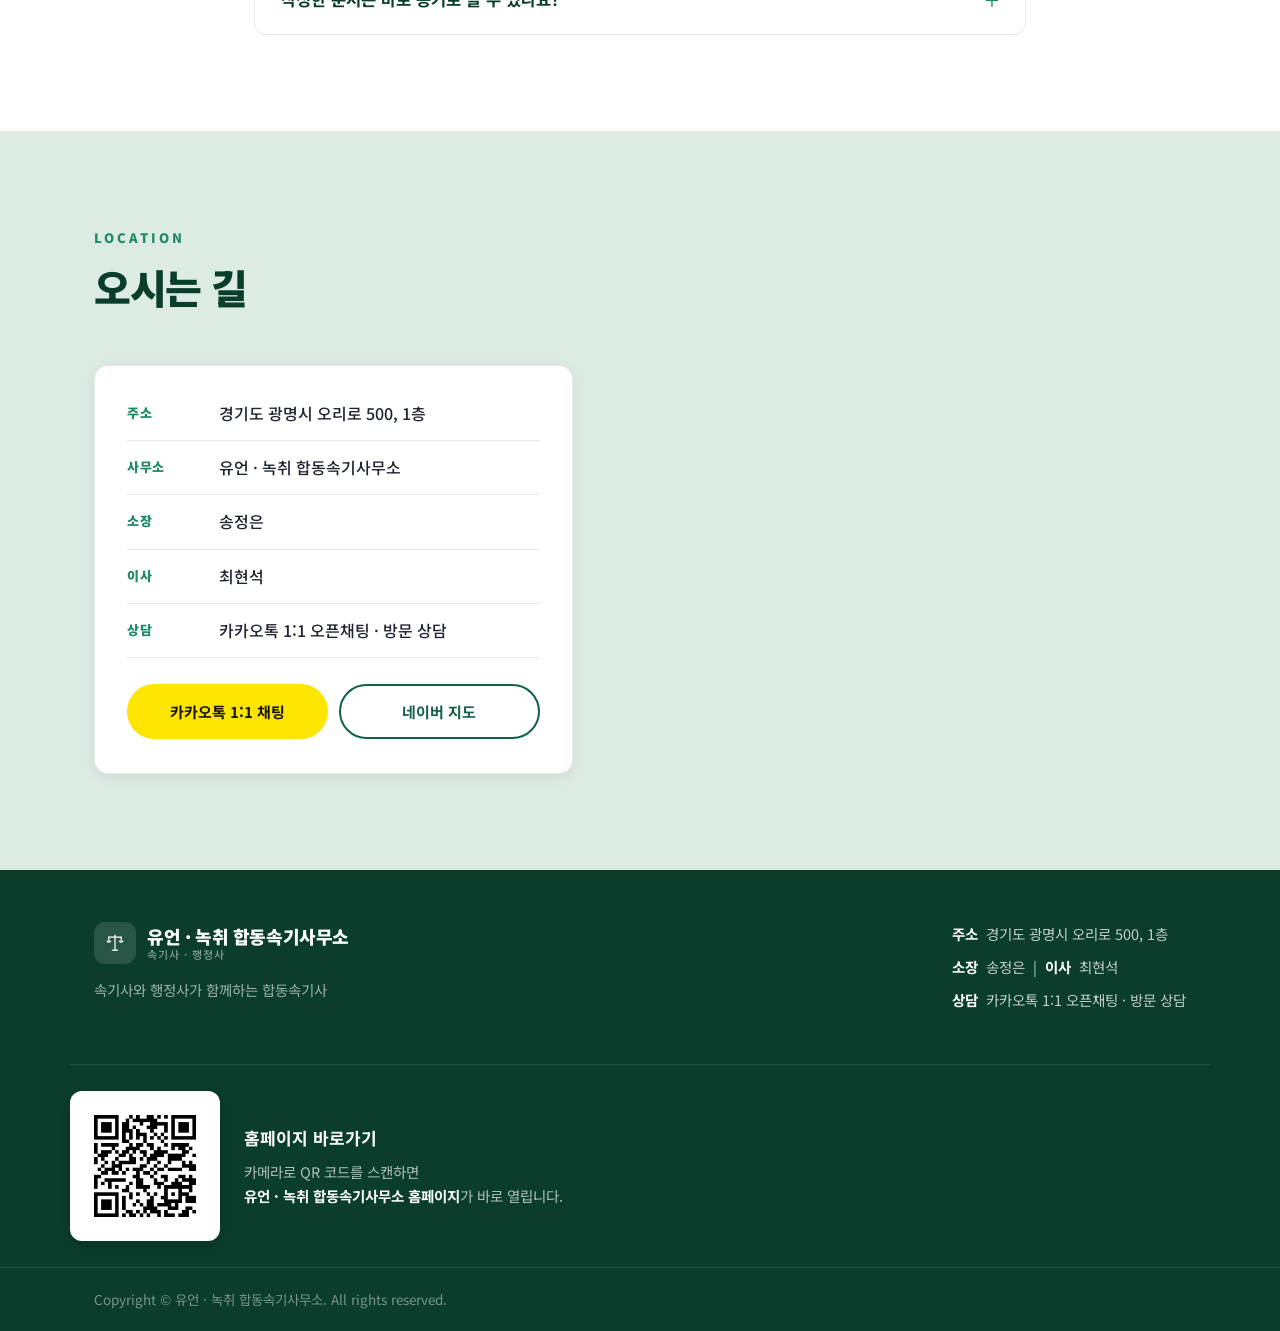
==== commit 7d695054: "상담 입력창을 히어로 오른쪽 하단으로 이동 + 성명/연락처/동의문 흰색 글자" ====
--- a/index.html
+++ b/index.html
@@ -18,7 +18,7 @@
 <link rel="preconnect" href="https://fonts.googleapis.com">
 <link rel="preconnect" href="https://fonts.gstatic.com" crossorigin>
 <link href="https://fonts.googleapis.com/css2?family=Noto+Sans+KR:wght@300;400;500;700;900&display=swap" rel="stylesheet">
-<link rel="stylesheet" href="css/style.css?v=7">
+<link rel="stylesheet" href="css/style.css?v=8">
 
 <!-- 사이트를 열면 항상 첫 화면(상단)부터 보이도록
      1) 브라우저의 '이전 스크롤 위치 복원' 기능을 끈다.
@@ -84,8 +84,10 @@
       <a href="kakao.html" class="btn btn--kakao btn--lg">카카오톡 1:1 상담</a>
       <a href="#service" class="btn btn--line btn--lg">주요업무 보기</a>
     </div>
-
-    <!-- 상담 입력창 : 신청 시 메일 프로그램으로 전송 -->
+  </div>
+
+  <!-- 상담 입력창 : 히어로 오른쪽 하단에 배치 / 신청 시 메일 프로그램으로 전송 -->
+  <div class="container hero-form-wrap">
     <form class="hero-form" id="consultForm" novalidate>
       <div class="hero-form__field">
         <label class="sr-only" for="cfName">성명</label>
--- a/css/style.css
+++ b/css/style.css
@@ -89,7 +89,7 @@
 /* ── 히어로 : 짙은 남색 그러데이션 ── */
 .hero{
   position:relative;overflow:hidden;
-  padding:160px 0 100px;
+  padding:160px 0 168px;
   background:
     radial-gradient(760px 520px at 86% 26%, rgba(140,200,255,.22), transparent 62%),
     linear-gradient(150deg,#071B34 0%,#0E3C66 52%,#175A94 100%);
@@ -129,10 +129,13 @@
 /* 접근용 : 화면에만 안 보이는 라벨 */
 .sr-only{position:absolute;width:1px;height:1px;padding:0;margin:-1px;overflow:hidden;clip:rect(0,0,0,0);white-space:nowrap;border:0}
 
-/* ── 히어로 상담 입력창 ───────────── */
+/* ── 히어로 상담 입력창 : 오른쪽 하단 고정 ── */
+.hero-form-wrap{
+  position:absolute;left:0;right:0;bottom:40px;z-index:3;
+}
 .hero-form{
   display:flex;flex-wrap:wrap;align-items:center;gap:14px 26px;
-  margin-top:38px;max-width:660px;
+  margin:0 0 0 auto;max-width:660px;
   padding:20px 24px;border-radius:16px;
   background:rgba(4,17,35,.55);
   border:1px solid rgba(255,255,255,.22);
@@ -145,11 +148,11 @@
   color:#fff;font-family:inherit;font-size:16px;font-weight:700;
   outline:none;transition:border-color .2s;
 }
-.hero-form__field input::placeholder{color:rgba(255,255,255,.55);font-weight:400}
+.hero-form__field input::placeholder{color:#fff;font-weight:500}
 .hero-form__field input:focus{border-bottom-color:var(--kakao)}
 .hero-form__agree{
   display:flex;align-items:center;gap:8px;cursor:pointer;
-  font-size:14.5px;font-weight:500;color:rgba(255,255,255,.88);
+  font-size:14.5px;font-weight:700;color:#fff;
   user-select:none;white-space:nowrap;
 }
 .hero-form__agree input{
@@ -456,6 +459,9 @@
   .hero{padding:120px 0 70px}
   .hero__photo{width:100%;-webkit-mask-image:none;mask-image:none}
   .hero__photo-grad{background:linear-gradient(180deg,rgba(7,27,52,.9),rgba(7,27,52,.94))}
+  /* 좁은 화면 : 오른쪽 하단 고정을 풀고 본문 흐름대로 배치 */
+  .hero-form-wrap{position:static}
+  .hero-form{margin:32px 0 0}
   .section{padding:66px 0}
   .people{grid-template-columns:1fr}
   .will__cta{flex-direction:column;text-align:center;align-items:stretch}
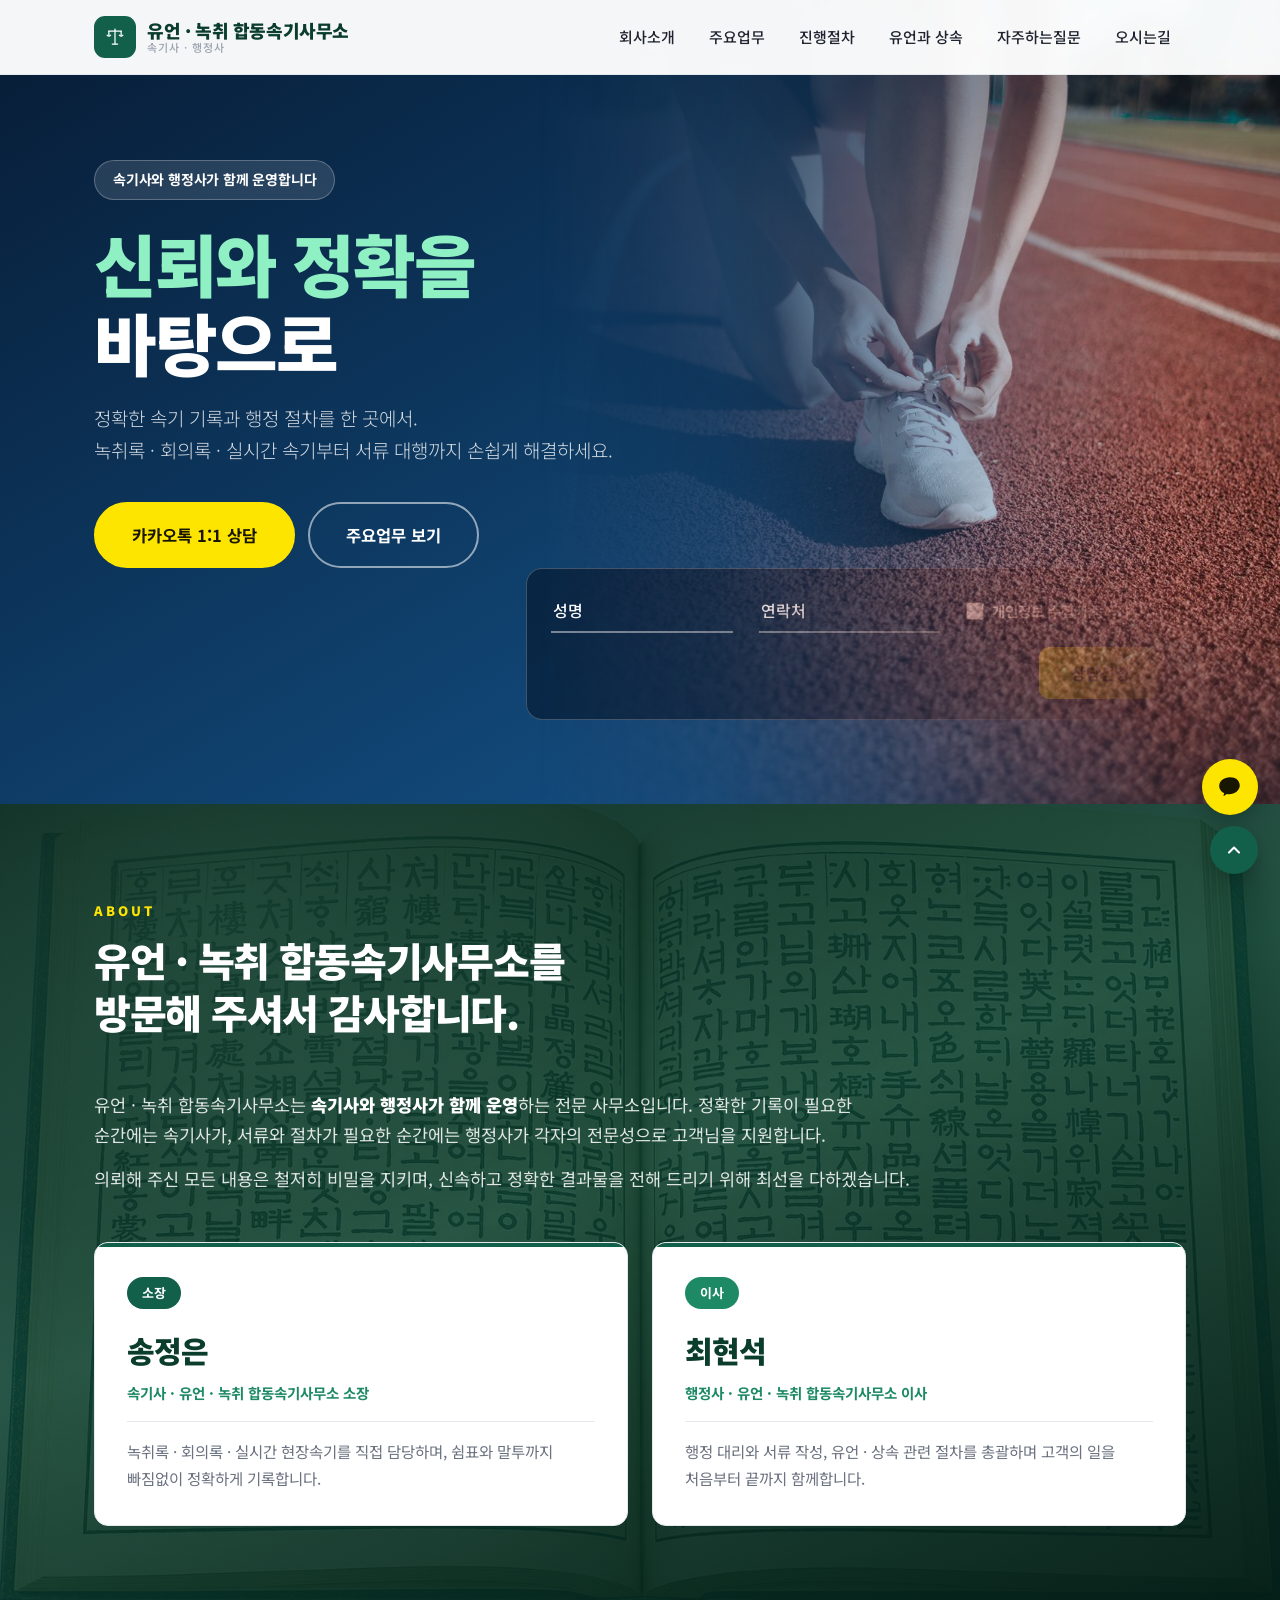
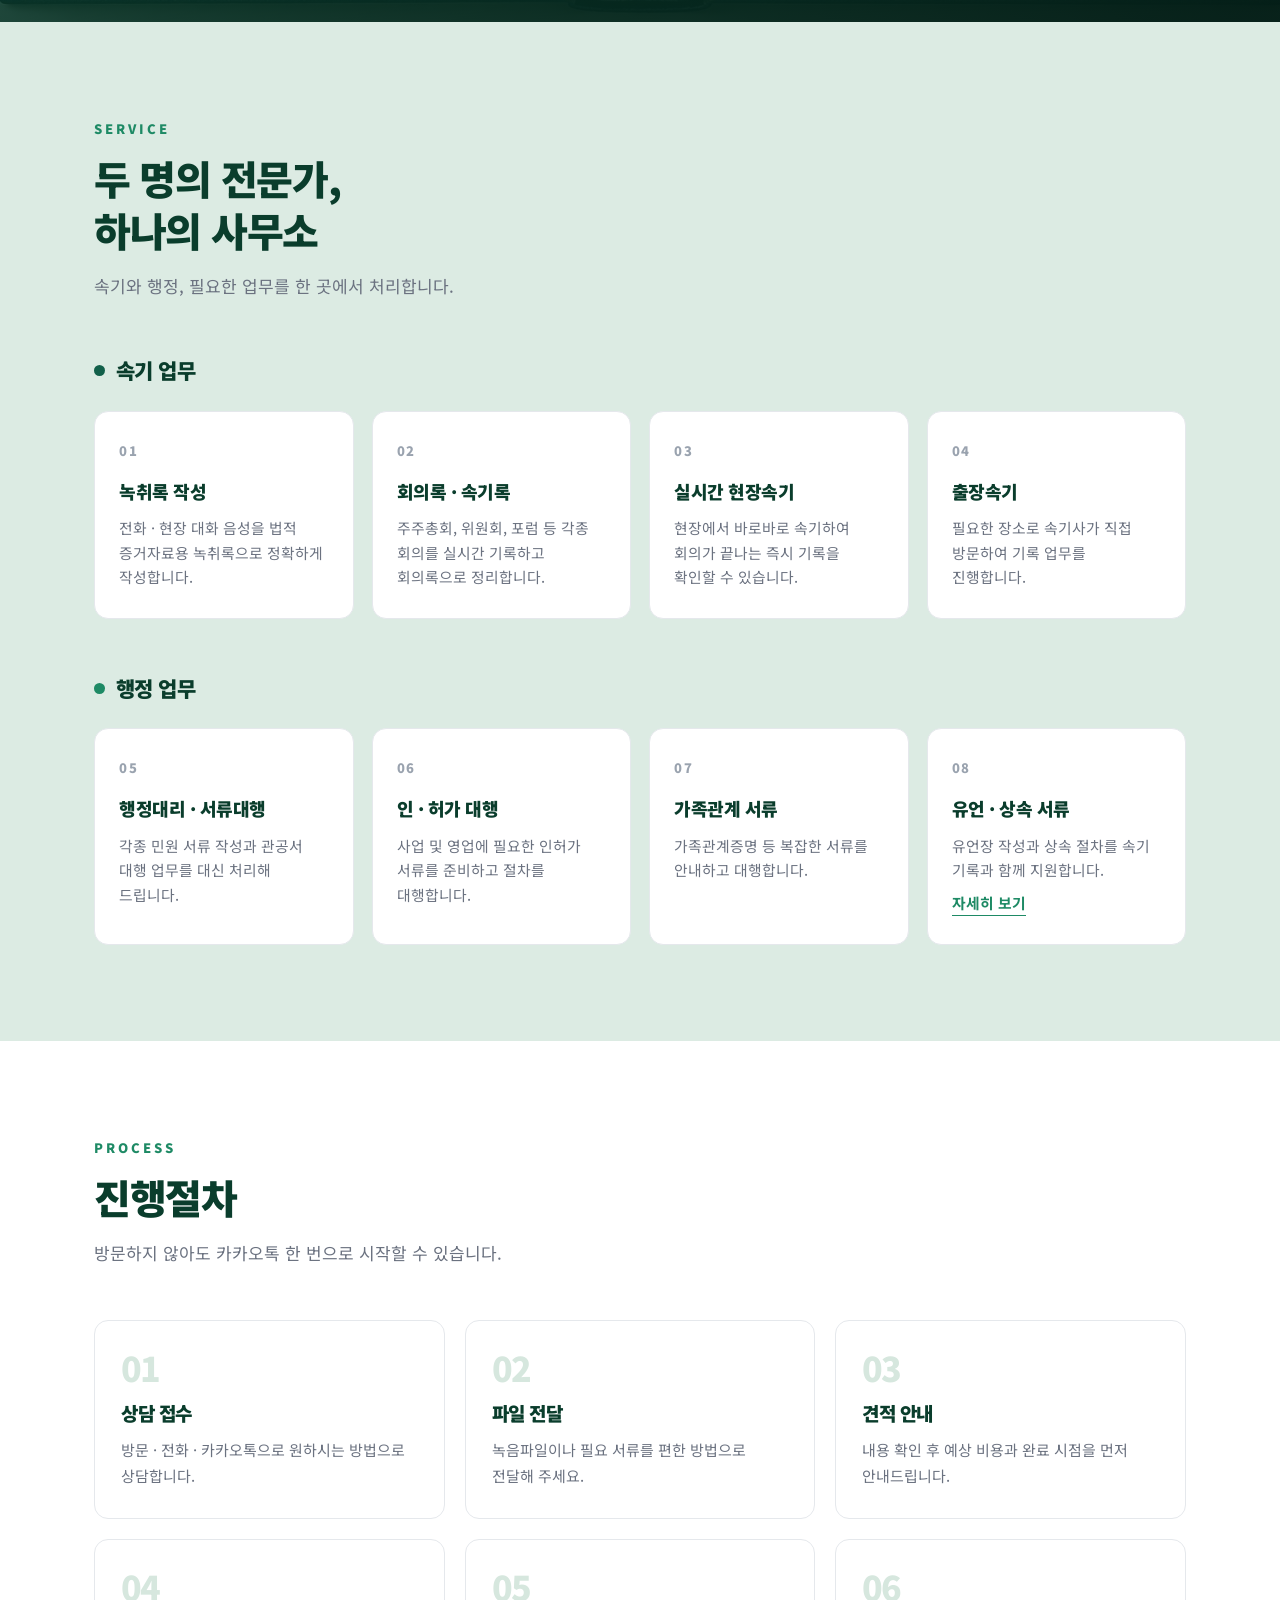
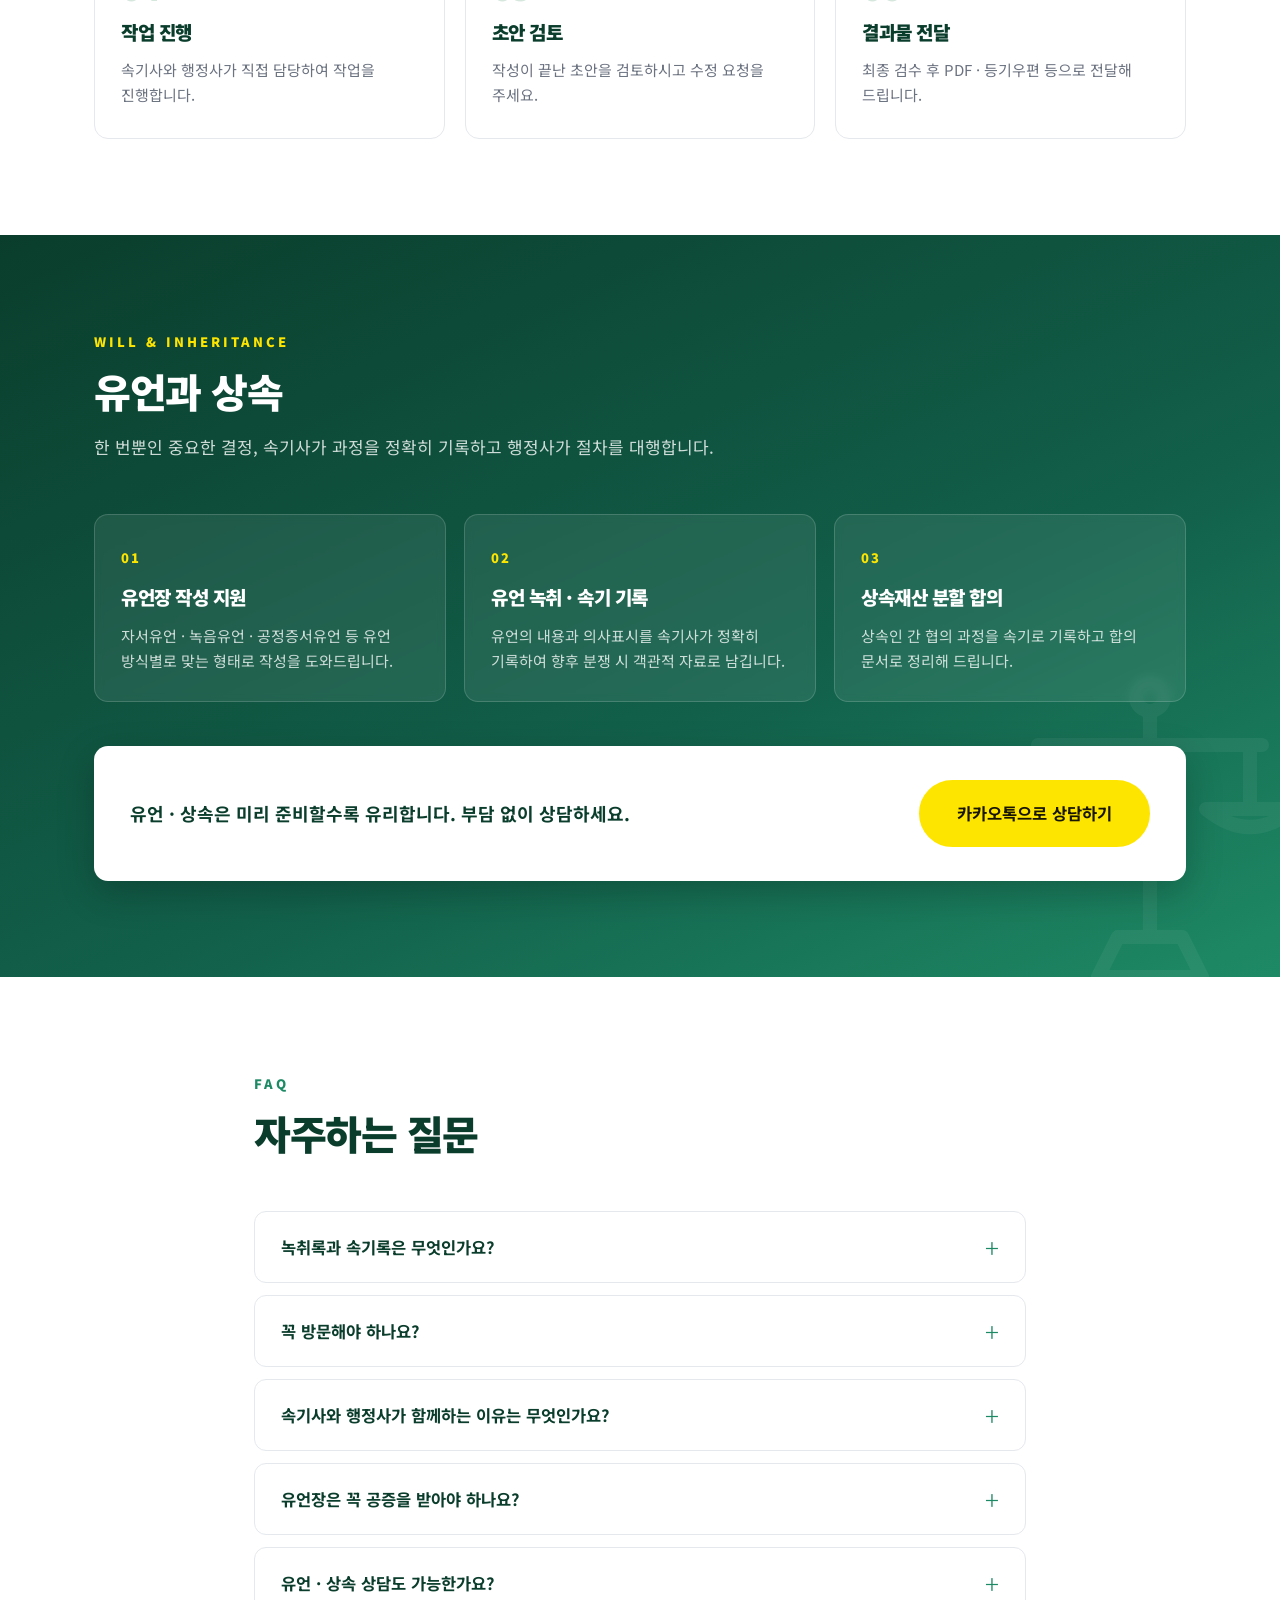
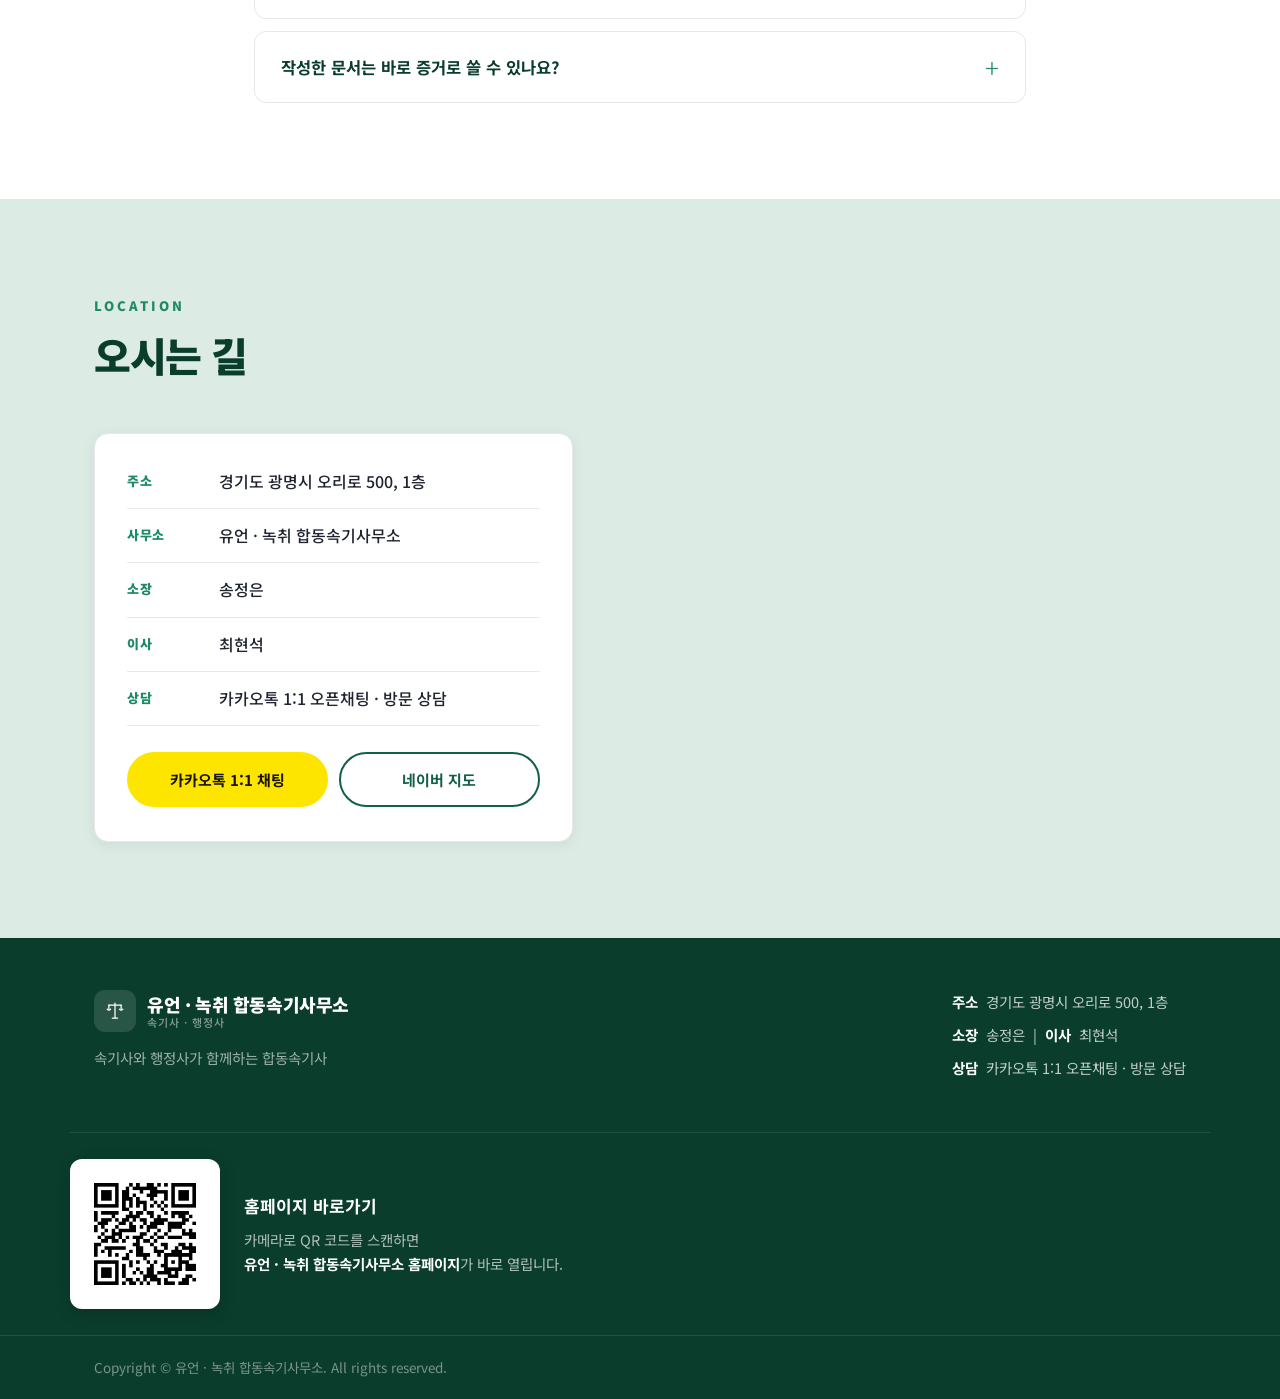
==== commit 14c708ed: "상담 입력창 우하단 배치를 본문 흐름 우측정렬로 안정화 + 히어로 하단 여백 조정" ====
--- a/index.html
+++ b/index.html
@@ -18,7 +18,7 @@
 <link rel="preconnect" href="https://fonts.googleapis.com">
 <link rel="preconnect" href="https://fonts.gstatic.com" crossorigin>
 <link href="https://fonts.googleapis.com/css2?family=Noto+Sans+KR:wght@300;400;500;700;900&display=swap" rel="stylesheet">
-<link rel="stylesheet" href="css/style.css?v=8">
+<link rel="stylesheet" href="css/style.css?v=9">
 
 <!-- 사이트를 열면 항상 첫 화면(상단)부터 보이도록
      1) 브라우저의 '이전 스크롤 위치 복원' 기능을 끈다.
--- a/css/style.css
+++ b/css/style.css
@@ -89,7 +89,7 @@
 /* ── 히어로 : 짙은 남색 그러데이션 ── */
 .hero{
   position:relative;overflow:hidden;
-  padding:160px 0 168px;
+  padding:160px 0 84px;
   background:
     radial-gradient(760px 520px at 86% 26%, rgba(140,200,255,.22), transparent 62%),
     linear-gradient(150deg,#071B34 0%,#0E3C66 52%,#175A94 100%);
@@ -129,10 +129,7 @@
 /* 접근용 : 화면에만 안 보이는 라벨 */
 .sr-only{position:absolute;width:1px;height:1px;padding:0;margin:-1px;overflow:hidden;clip:rect(0,0,0,0);white-space:nowrap;border:0}
 
-/* ── 히어로 상담 입력창 : 오른쪽 하단 고정 ── */
-.hero-form-wrap{
-  position:absolute;left:0;right:0;bottom:40px;z-index:3;
-}
+/* ── 히어로 상담 입력창 : 히어로 오른쪽 하단(본문 흐름에서 우측 정렬) ── */
 .hero-form{
   display:flex;flex-wrap:wrap;align-items:center;gap:14px 26px;
   margin:0 0 0 auto;max-width:660px;
@@ -459,8 +456,7 @@
   .hero{padding:120px 0 70px}
   .hero__photo{width:100%;-webkit-mask-image:none;mask-image:none}
   .hero__photo-grad{background:linear-gradient(180deg,rgba(7,27,52,.9),rgba(7,27,52,.94))}
-  /* 좁은 화면 : 오른쪽 하단 고정을 풀고 본문 흐름대로 배치 */
-  .hero-form-wrap{position:static}
+  /* 좁은 화면 : 입력창은 왼쪽 정렬로 */
   .hero-form{margin:32px 0 0}
   .section{padding:66px 0}
   .people{grid-template-columns:1fr}
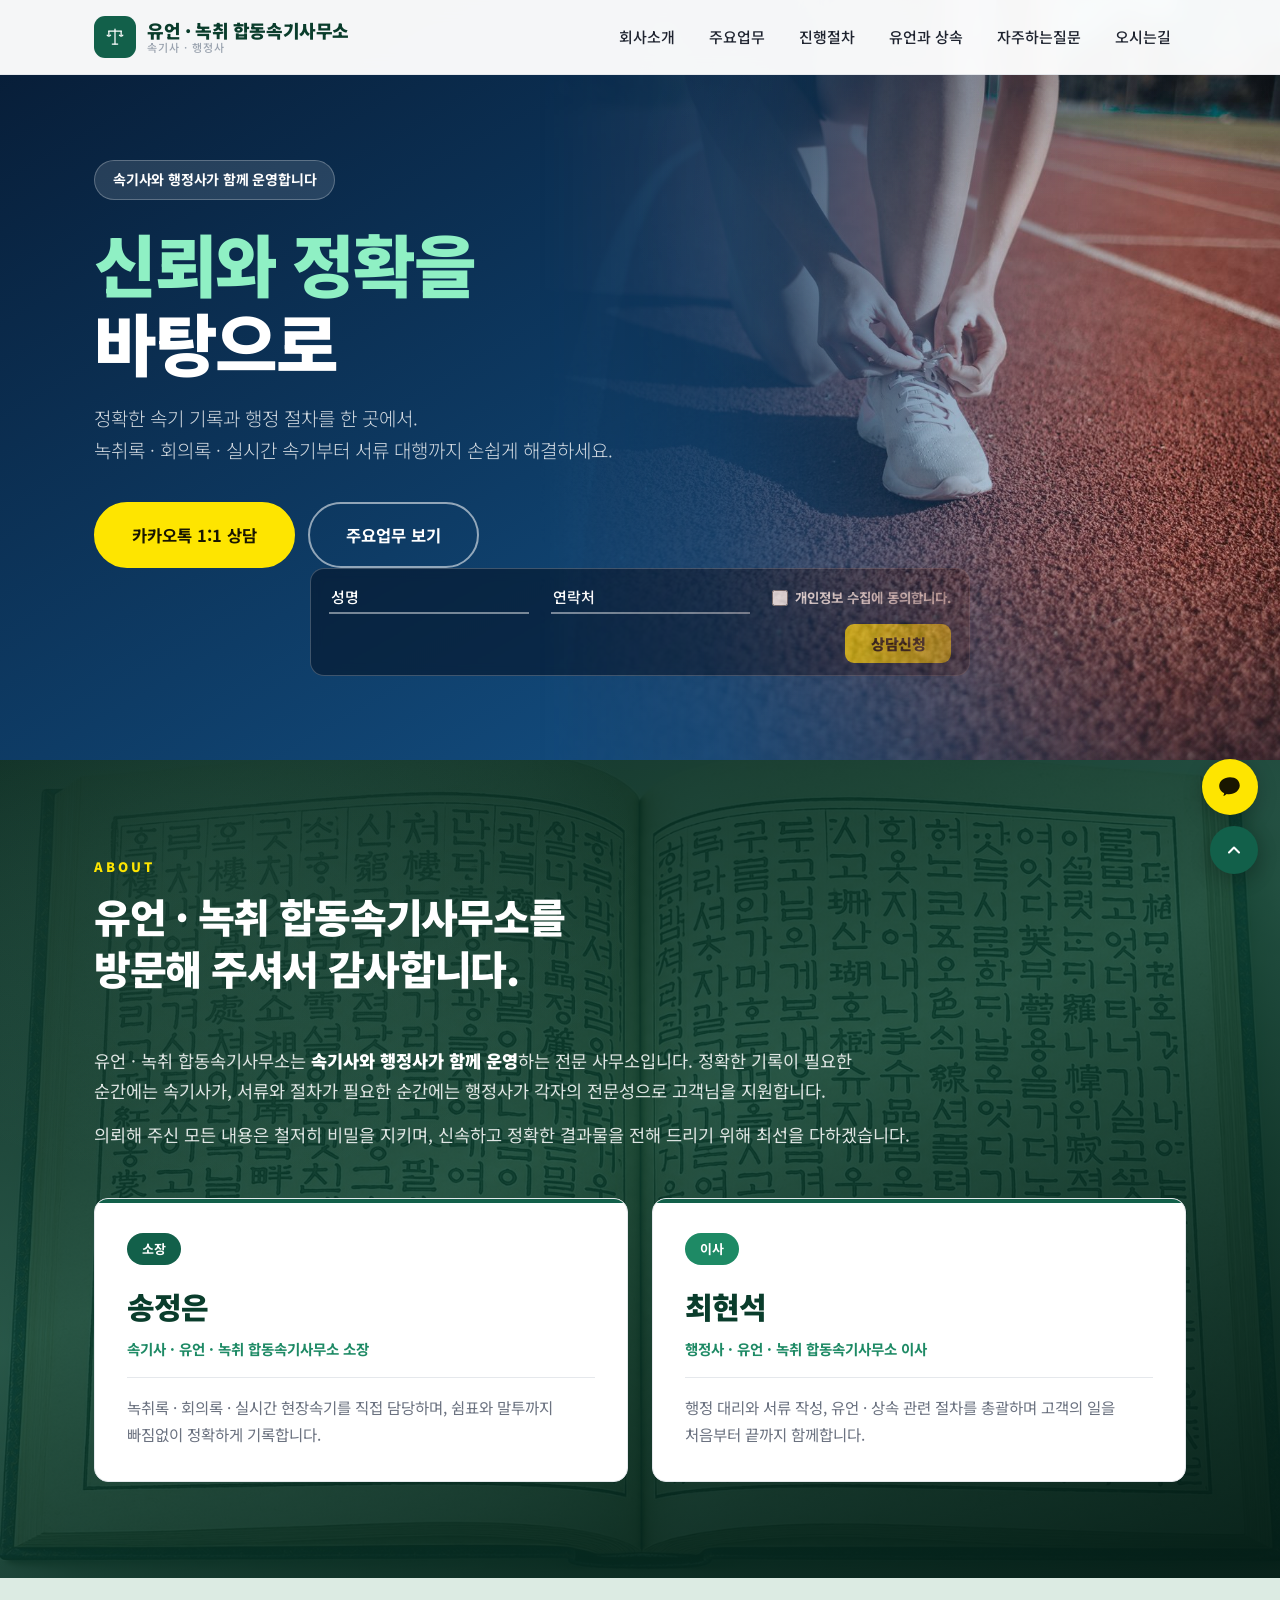
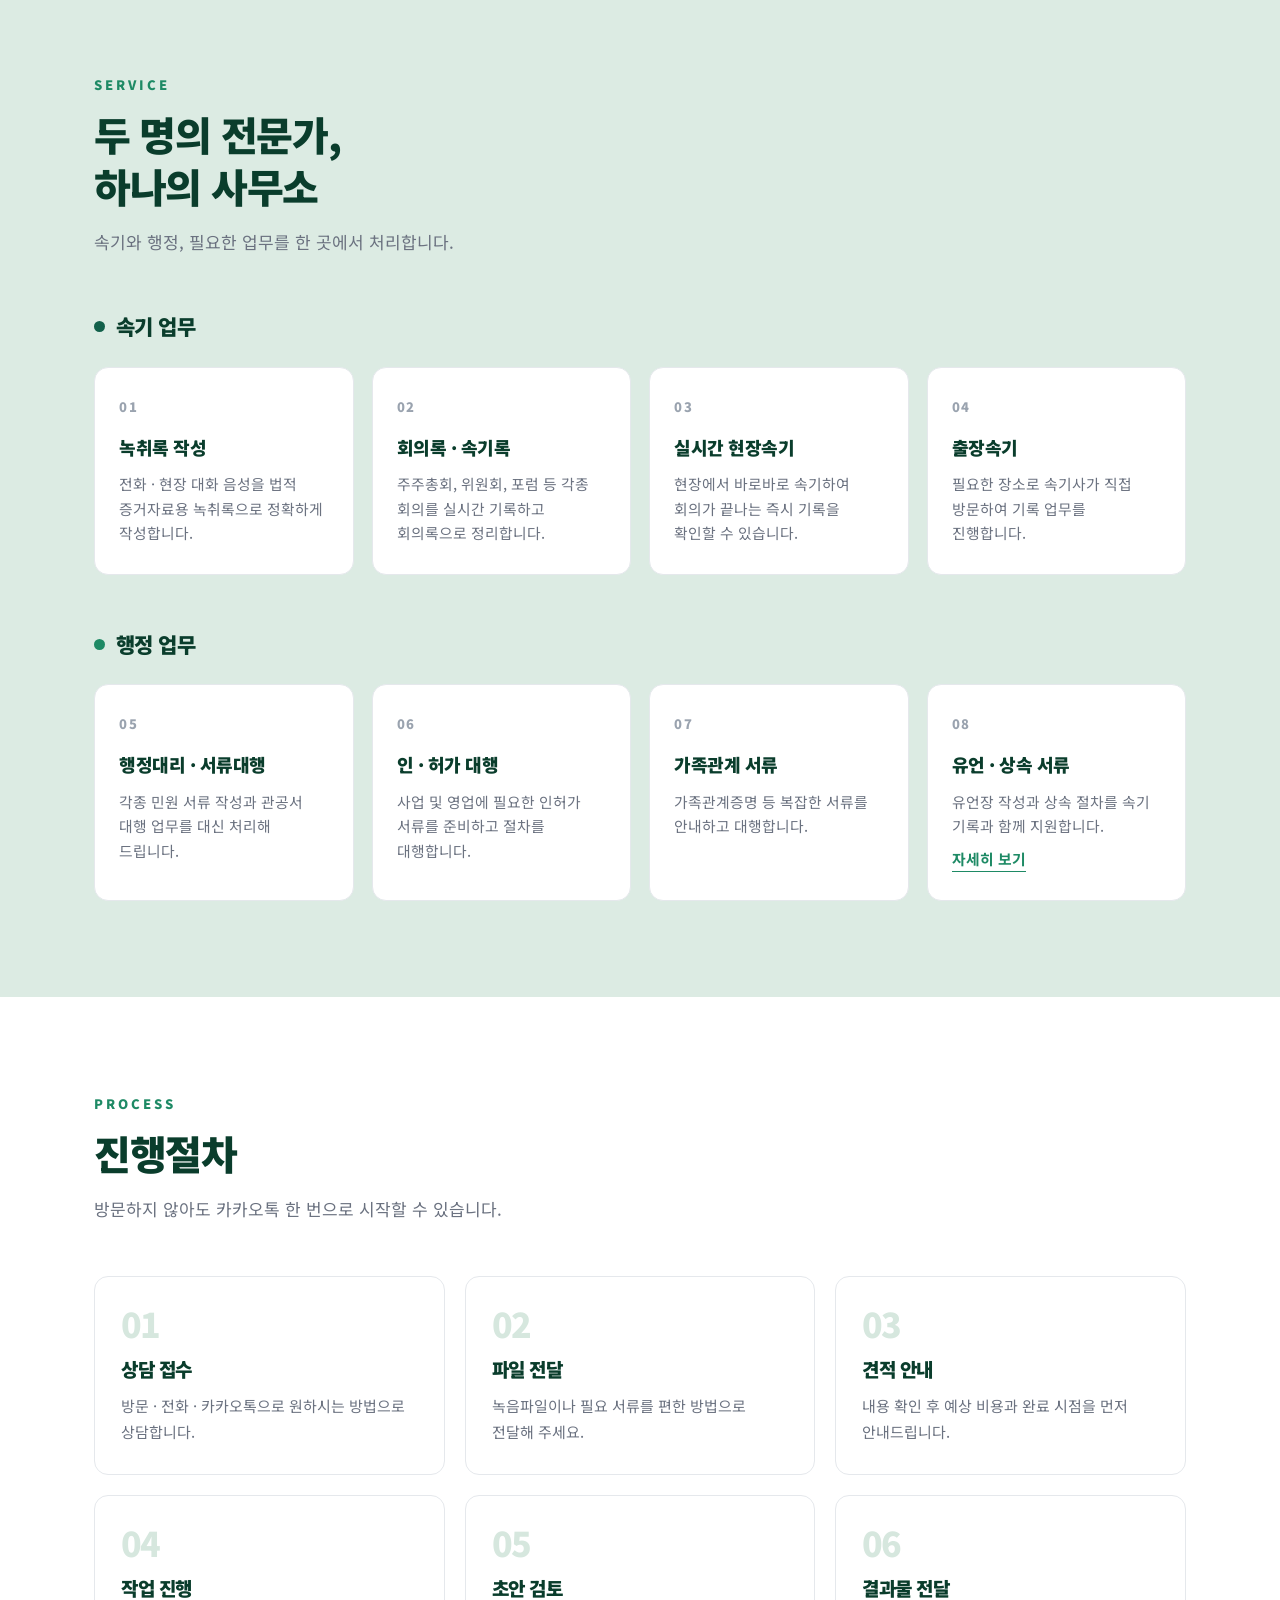
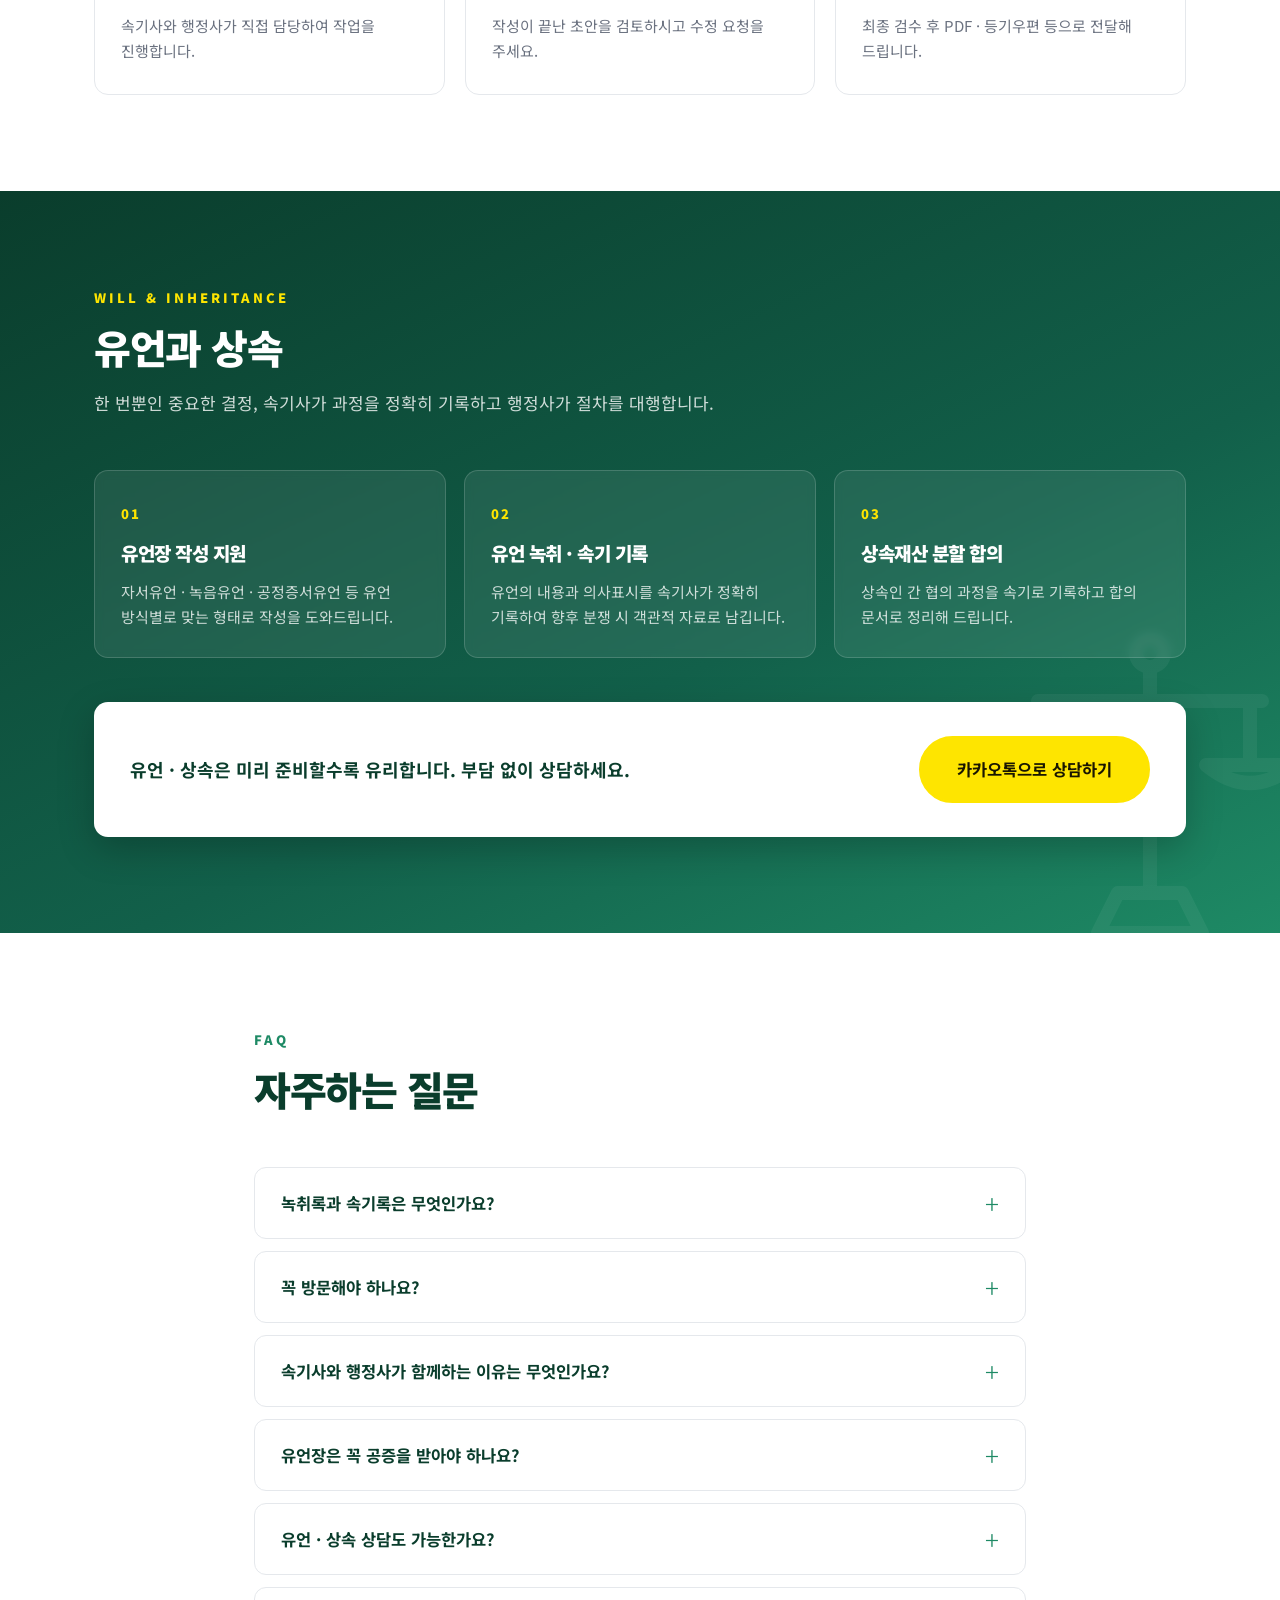
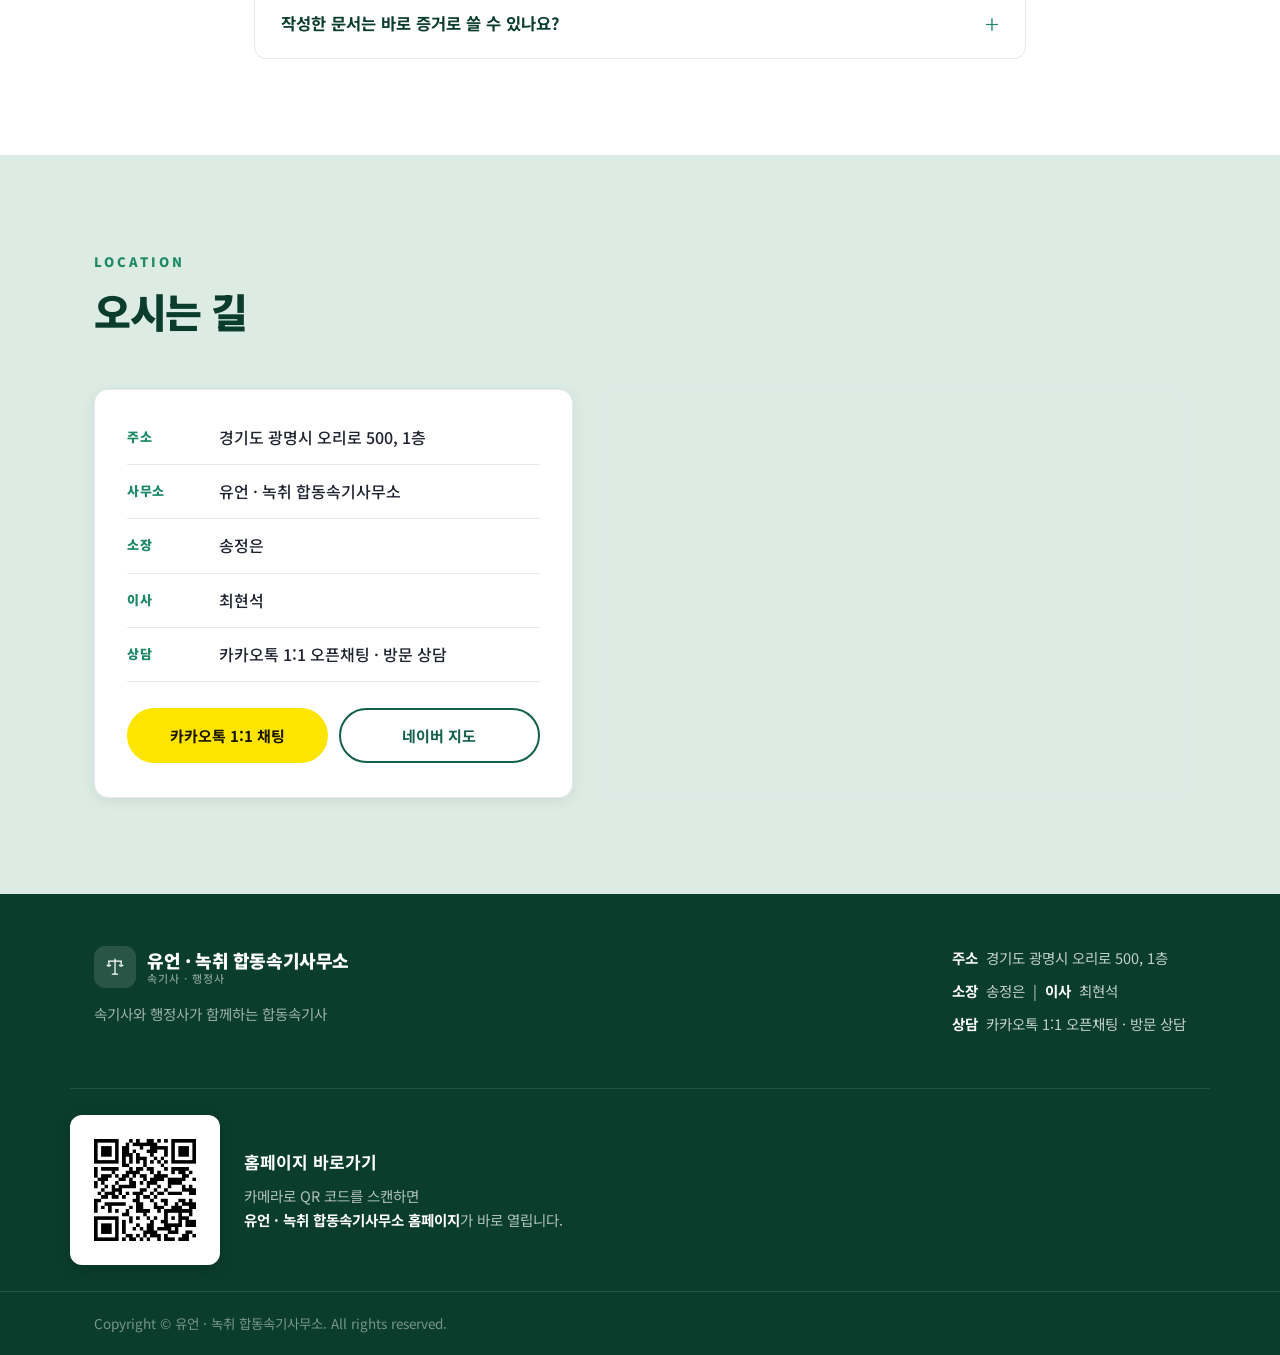
==== commit ebfce9d6: "상담 입력창 가운데 하단 배치 + 세로 크기 축소(컴팩트)" ====
--- a/index.html
+++ b/index.html
@@ -18,7 +18,7 @@
 <link rel="preconnect" href="https://fonts.googleapis.com">
 <link rel="preconnect" href="https://fonts.gstatic.com" crossorigin>
 <link href="https://fonts.googleapis.com/css2?family=Noto+Sans+KR:wght@300;400;500;700;900&display=swap" rel="stylesheet">
-<link rel="stylesheet" href="css/style.css?v=9">
+<link rel="stylesheet" href="css/style.css?v=10">
 
 <!-- 사이트를 열면 항상 첫 화면(상단)부터 보이도록
      1) 브라우저의 '이전 스크롤 위치 복원' 기능을 끈다.
--- a/css/style.css
+++ b/css/style.css
@@ -129,43 +129,43 @@
 /* 접근용 : 화면에만 안 보이는 라벨 */
 .sr-only{position:absolute;width:1px;height:1px;padding:0;margin:-1px;overflow:hidden;clip:rect(0,0,0,0);white-space:nowrap;border:0}
 
-/* ── 히어로 상담 입력창 : 히어로 오른쪽 하단(본문 흐름에서 우측 정렬) ── */
+/* ── 히어로 상담 입력창 : 히어로 가운데 하단 · 컴팩트 ── */
 .hero-form{
-  display:flex;flex-wrap:wrap;align-items:center;gap:14px 26px;
-  margin:0 0 0 auto;max-width:660px;
-  padding:20px 24px;border-radius:16px;
+  display:flex;flex-wrap:wrap;align-items:center;gap:10px 22px;
+  margin:0 auto;max-width:660px;
+  padding:12px 18px;border-radius:14px;
   background:rgba(4,17,35,.55);
   border:1px solid rgba(255,255,255,.22);
   -webkit-backdrop-filter:blur(6px);backdrop-filter:blur(6px);
 }
 .hero-form__field{flex:1 1 150px;min-width:130px}
 .hero-form__field input{
-  width:100%;padding:9px 2px;background:transparent;
+  width:100%;padding:5px 2px;background:transparent;
   border:0;border-bottom:2px solid rgba(255,255,255,.45);
-  color:#fff;font-family:inherit;font-size:16px;font-weight:700;
+  color:#fff;font-family:inherit;font-size:15px;font-weight:700;
   outline:none;transition:border-color .2s;
 }
 .hero-form__field input::placeholder{color:#fff;font-weight:500}
 .hero-form__field input:focus{border-bottom-color:var(--kakao)}
 .hero-form__agree{
-  display:flex;align-items:center;gap:8px;cursor:pointer;
-  font-size:14.5px;font-weight:700;color:#fff;
+  display:flex;align-items:center;gap:7px;cursor:pointer;
+  font-size:13.5px;font-weight:700;color:#fff;
   user-select:none;white-space:nowrap;
 }
 .hero-form__agree input{
-  width:18px;height:18px;flex-shrink:0;cursor:pointer;
+  width:16px;height:16px;flex-shrink:0;cursor:pointer;
   accent-color:var(--kakao);
 }
 .hero-form__submit{
-  margin-left:auto;padding:14px 32px;border:0;border-radius:10px;
+  margin-left:auto;padding:9px 26px;border:0;border-radius:9px;
   background:var(--kakao);color:#191600;
-  font-family:inherit;font-size:16px;font-weight:900;letter-spacing:-.5px;
+  font-family:inherit;font-size:15px;font-weight:900;letter-spacing:-.5px;
   cursor:pointer;transition:.2s;white-space:nowrap;
 }
 .hero-form__submit:hover{transform:translateY(-2px);box-shadow:0 10px 24px rgba(254,229,0,.35)}
 .hero-form__submit:active{transform:translateY(0)}
 @media (max-width:560px){
-  .hero-form{padding:18px 18px;gap:14px 16px}
+  .hero-form{padding:12px 14px;gap:10px 14px}
   .hero-form__field{flex:1 1 100%}
   .hero-form__agree{flex:1 1 100%;white-space:normal}
   .hero-form__submit{margin-left:0;width:100%}
@@ -456,8 +456,8 @@
   .hero{padding:120px 0 70px}
   .hero__photo{width:100%;-webkit-mask-image:none;mask-image:none}
   .hero__photo-grad{background:linear-gradient(180deg,rgba(7,27,52,.9),rgba(7,27,52,.94))}
-  /* 좁은 화면 : 입력창은 왼쪽 정렬로 */
-  .hero-form{margin:32px 0 0}
+  /* 좁은 화면 : 가운데 정렬 유지 */
+  .hero-form{margin:30px auto 0}
   .section{padding:66px 0}
   .people{grid-template-columns:1fr}
   .will__cta{flex-direction:column;text-align:center;align-items:stretch}
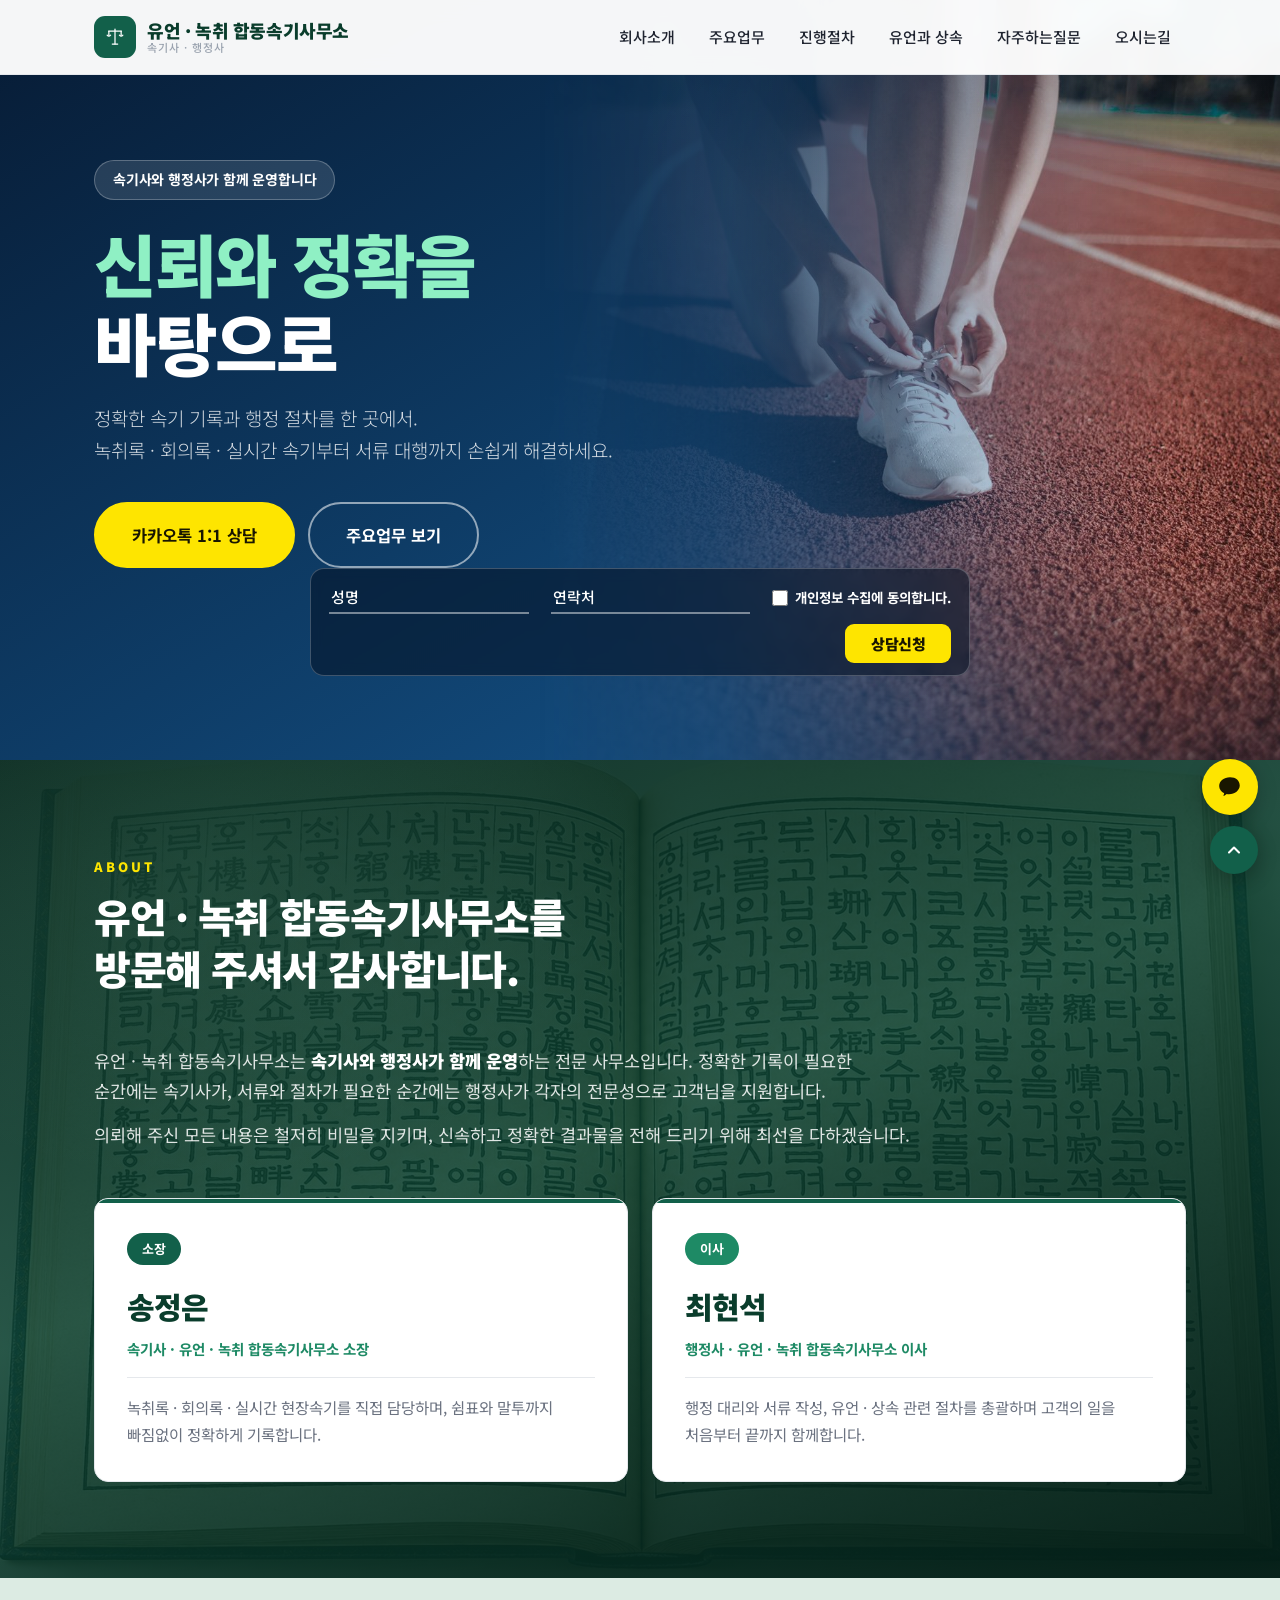
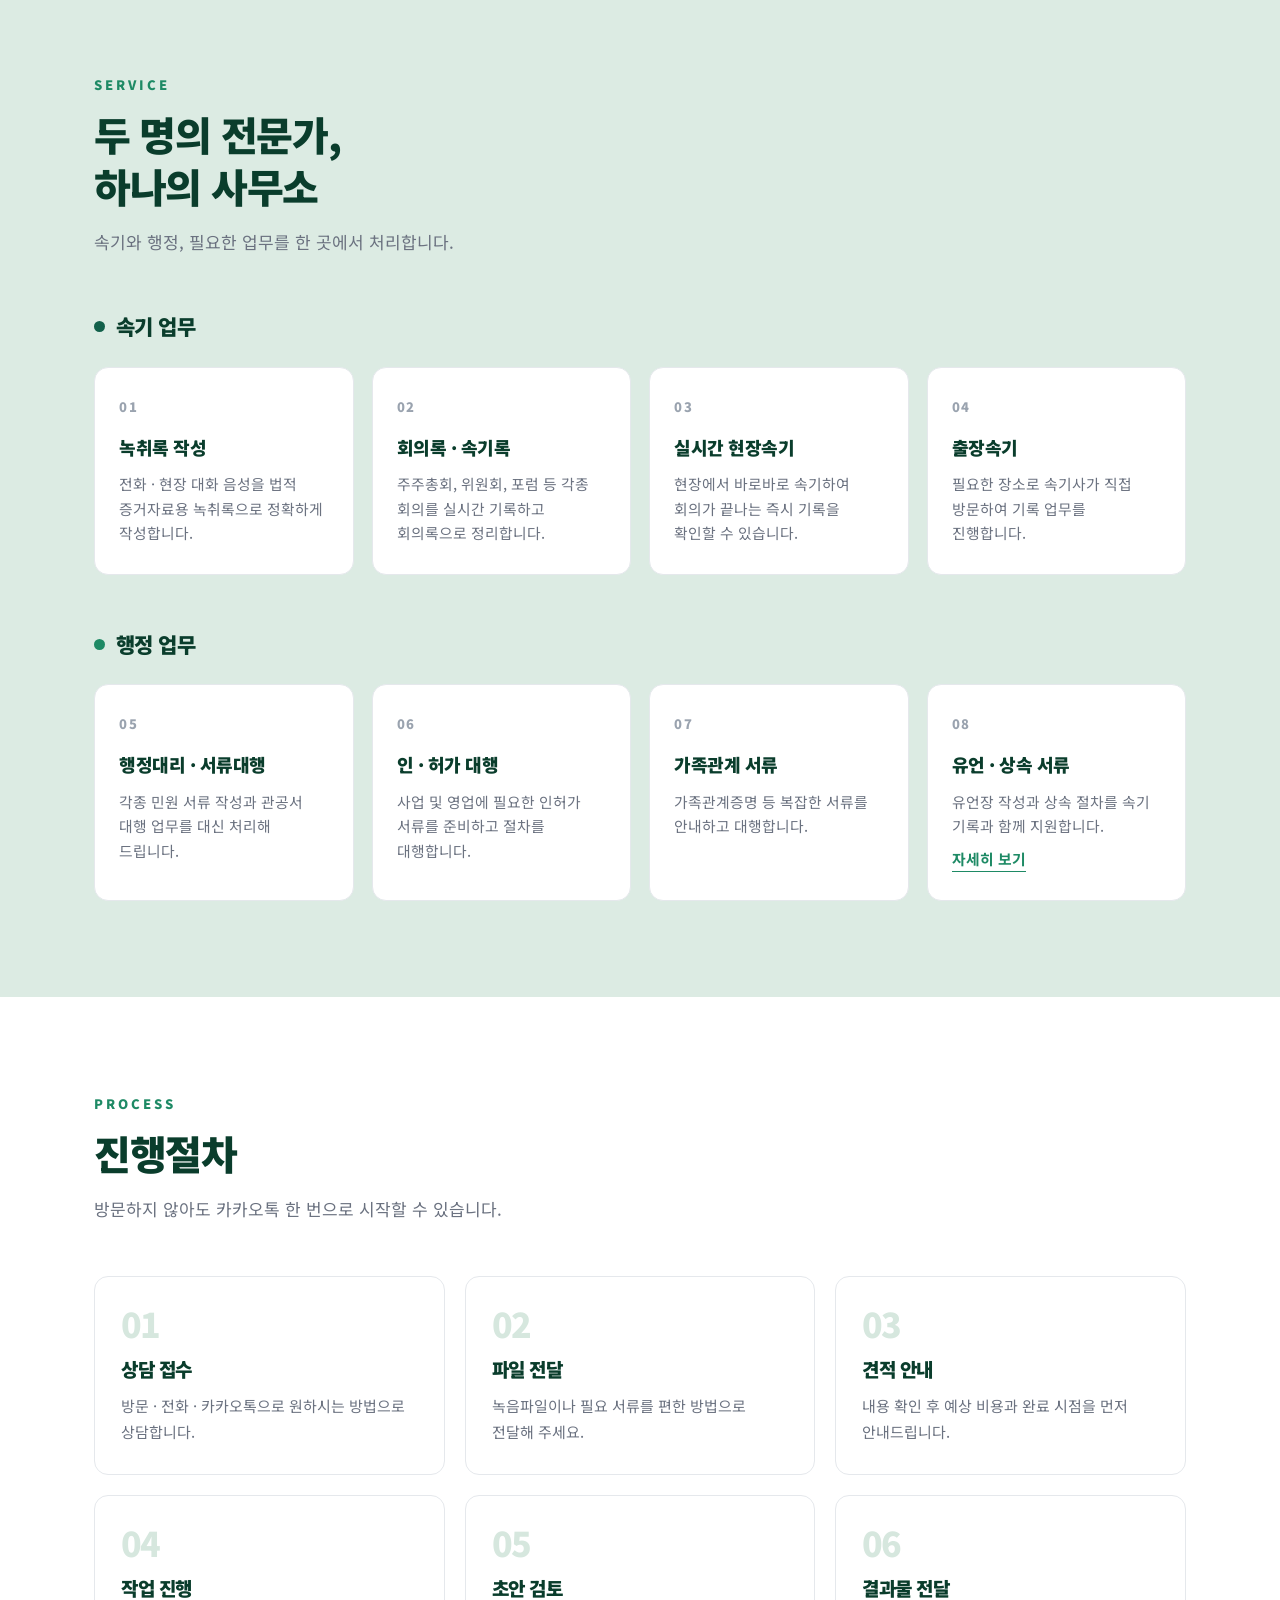
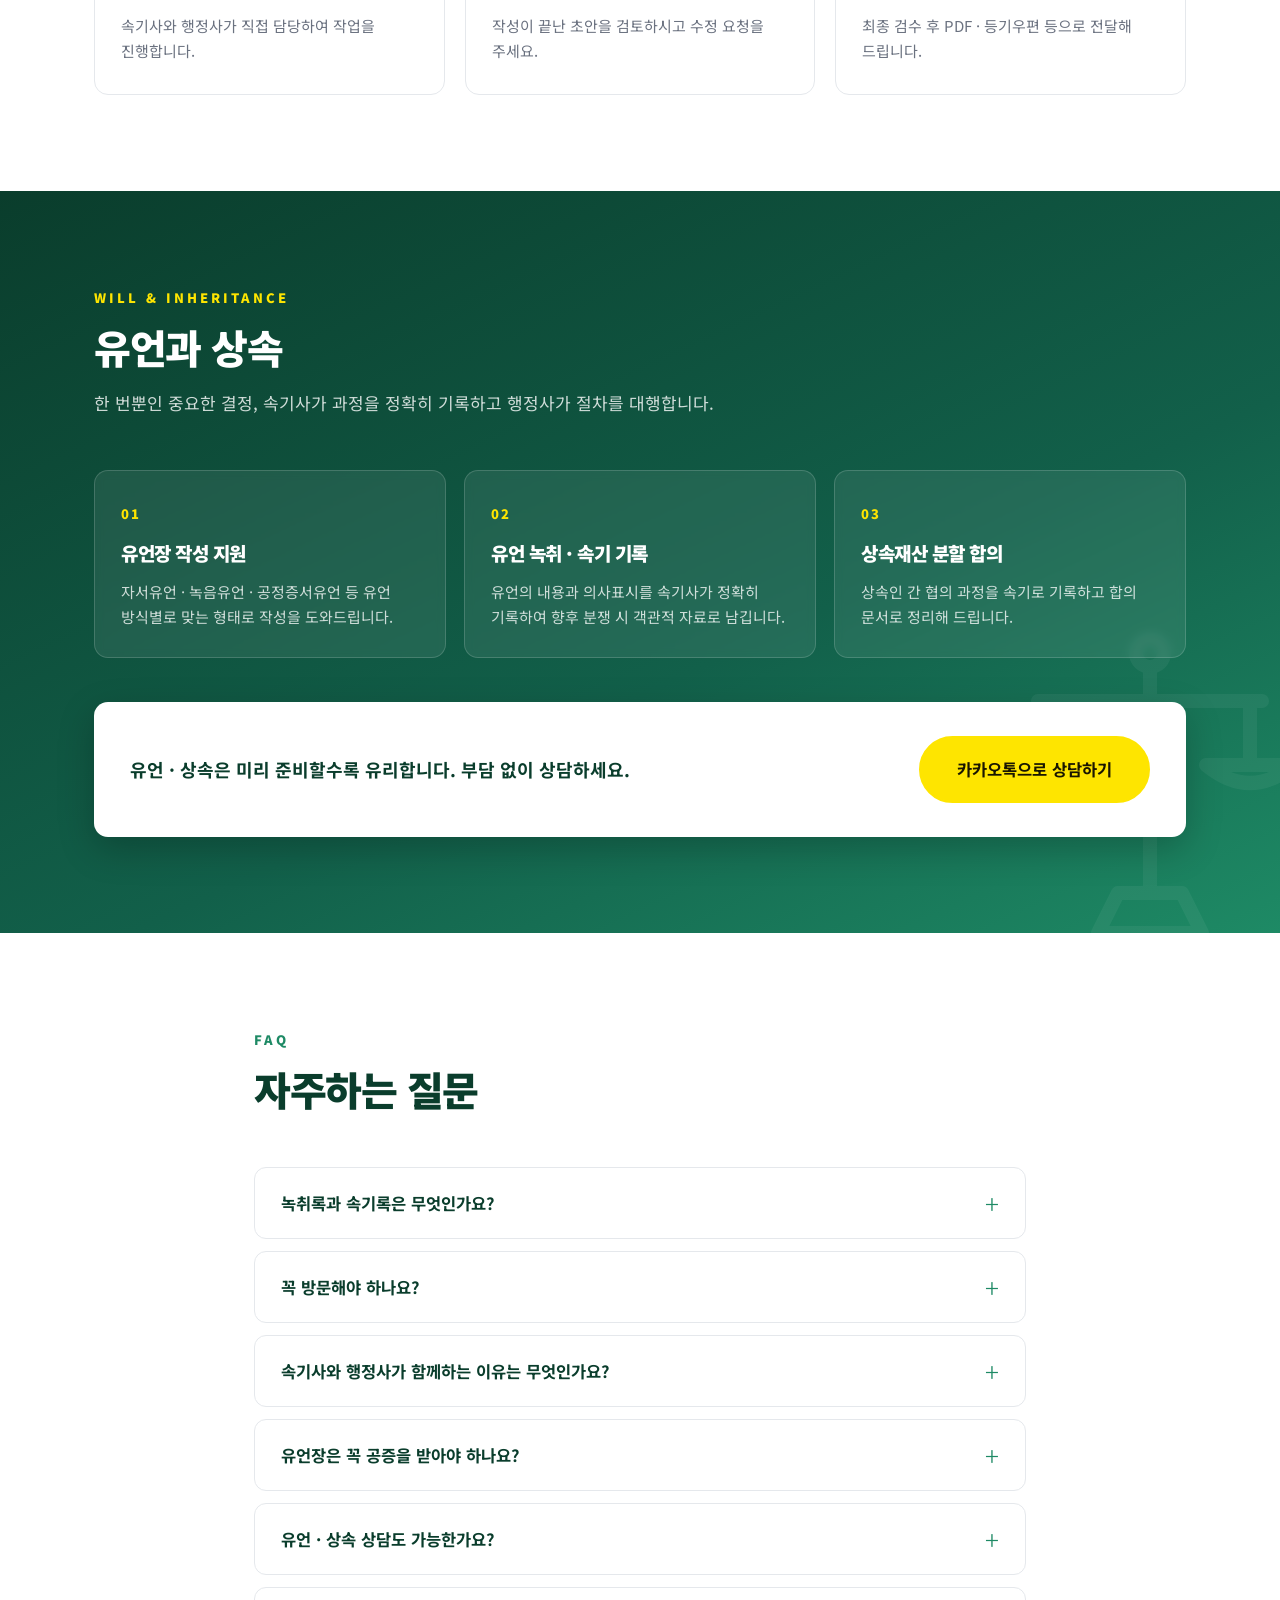
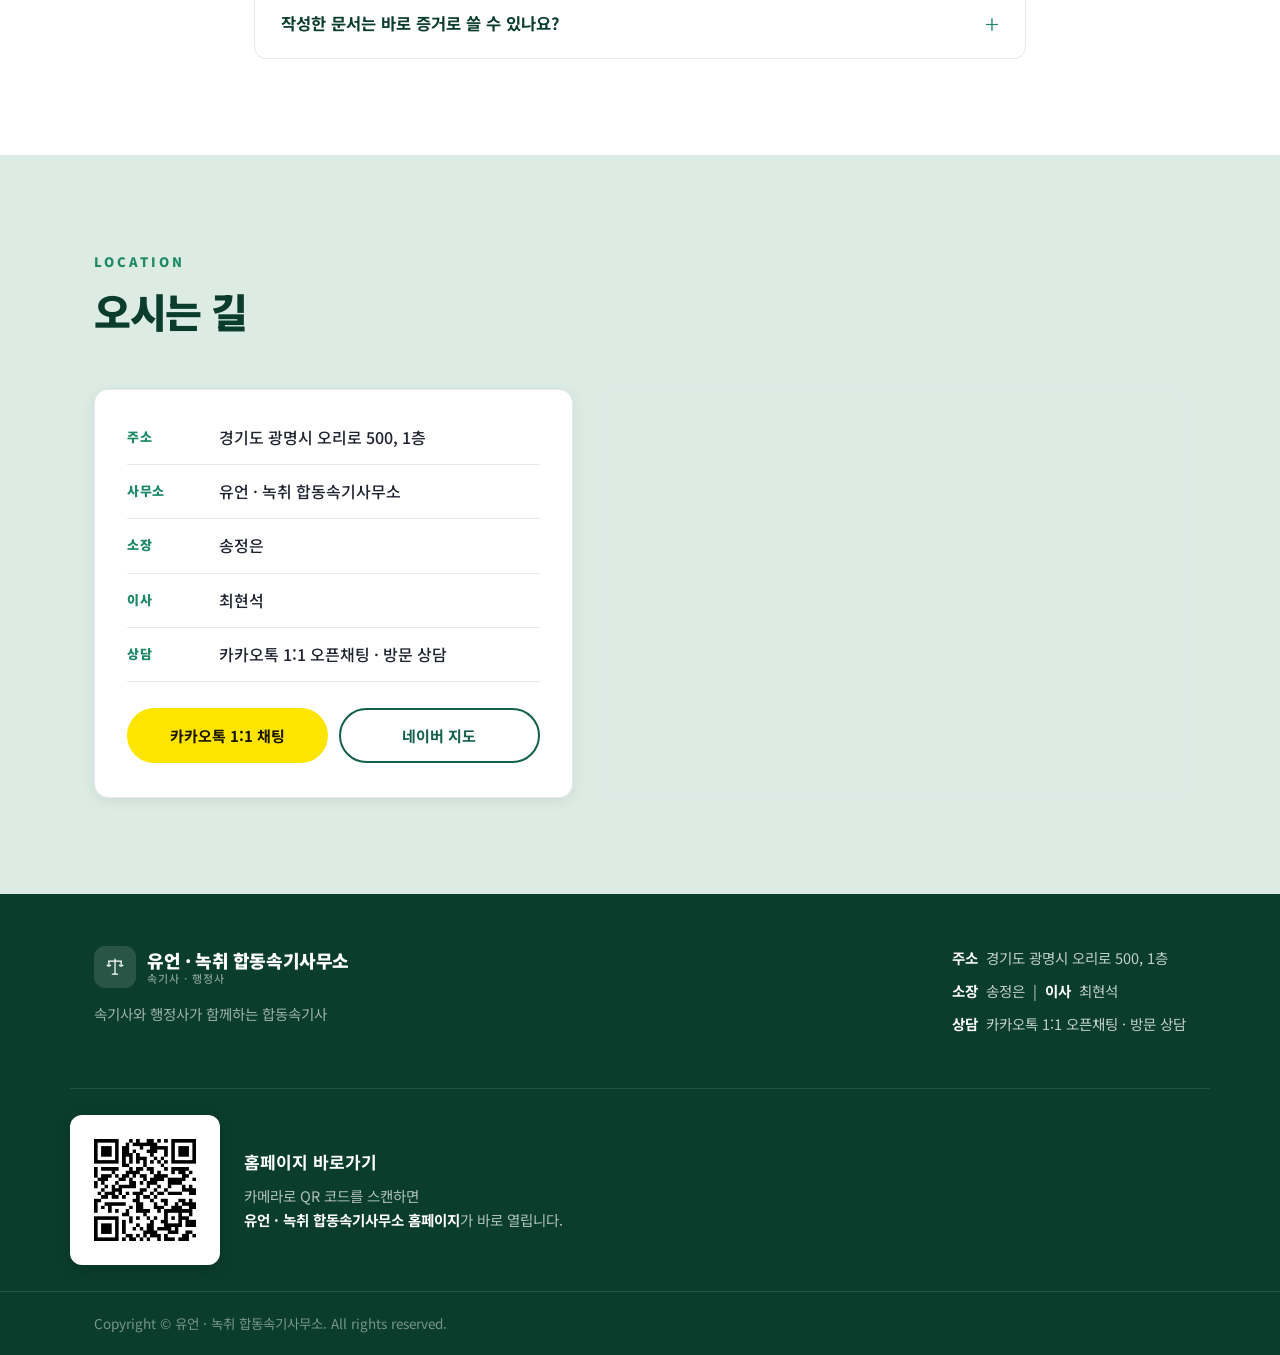
==== commit 6fb6e83c: "상담 입력창 클릭 차단 해제(사진 레이어 위 z-index) + 메일 발송 함수 분리(buildConsultMail)" ====
--- a/index.html
+++ b/index.html
@@ -18,7 +18,7 @@
 <link rel="preconnect" href="https://fonts.googleapis.com">
 <link rel="preconnect" href="https://fonts.gstatic.com" crossorigin>
 <link href="https://fonts.googleapis.com/css2?family=Noto+Sans+KR:wght@300;400;500;700;900&display=swap" rel="stylesheet">
-<link rel="stylesheet" href="css/style.css?v=10">
+<link rel="stylesheet" href="css/style.css?v=11">
 
 <!-- 사이트를 열면 항상 첫 화면(상단)부터 보이도록
      1) 브라우저의 '이전 스크롤 위치 복원' 기능을 끈다.
@@ -438,6 +438,6 @@
   </a>
 </div>
 
-<script src="js/script.js?v=20261120"></script>
+<script src="js/script.js?v=20261120b"></script>
 </body>
 </html>
--- a/css/style.css
+++ b/css/style.css
@@ -129,7 +129,11 @@
 /* 접근용 : 화면에만 안 보이는 라벨 */
 .sr-only{position:absolute;width:1px;height:1px;padding:0;margin:-1px;overflow:hidden;clip:rect(0,0,0,0);white-space:nowrap;border:0}
 
-/* ── 히어로 상담 입력창 : 히어로 가운데 하단 · 컴팩트 ── */
+/* ── 히어로 상담 입력창 : 히어로 가운데 하단 · 컴팩트 ──
+   position:relative + z-index:3 필수 !
+   히어로 사진(.hero__photo, absolute/z-index:1)이 정적 입력창을 덮어서
+   클릭이 사진에 가로채임 → 연락처·체크박스·버튼이 먹히지 않던 원인 */
+.hero-form-wrap{position:relative;z-index:3}
 .hero-form{
   display:flex;flex-wrap:wrap;align-items:center;gap:10px 22px;
   margin:0 auto;max-width:660px;
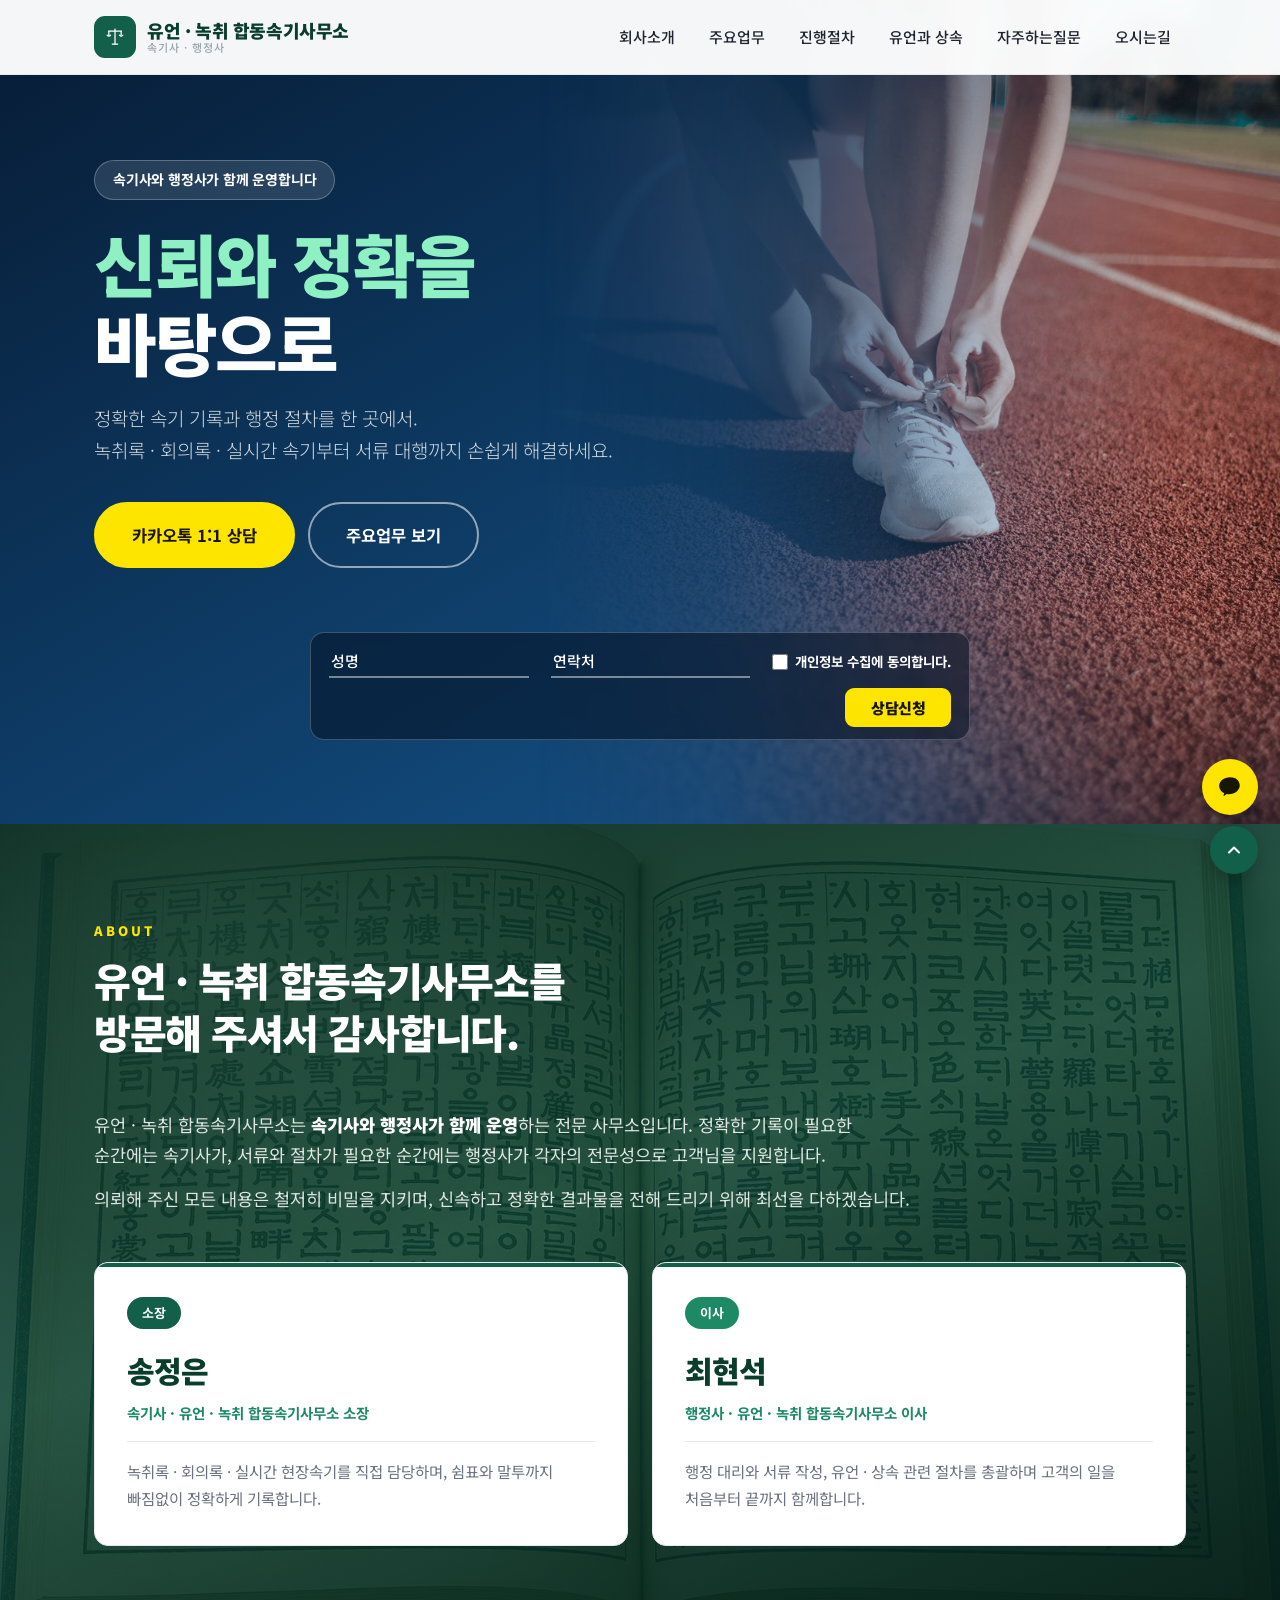
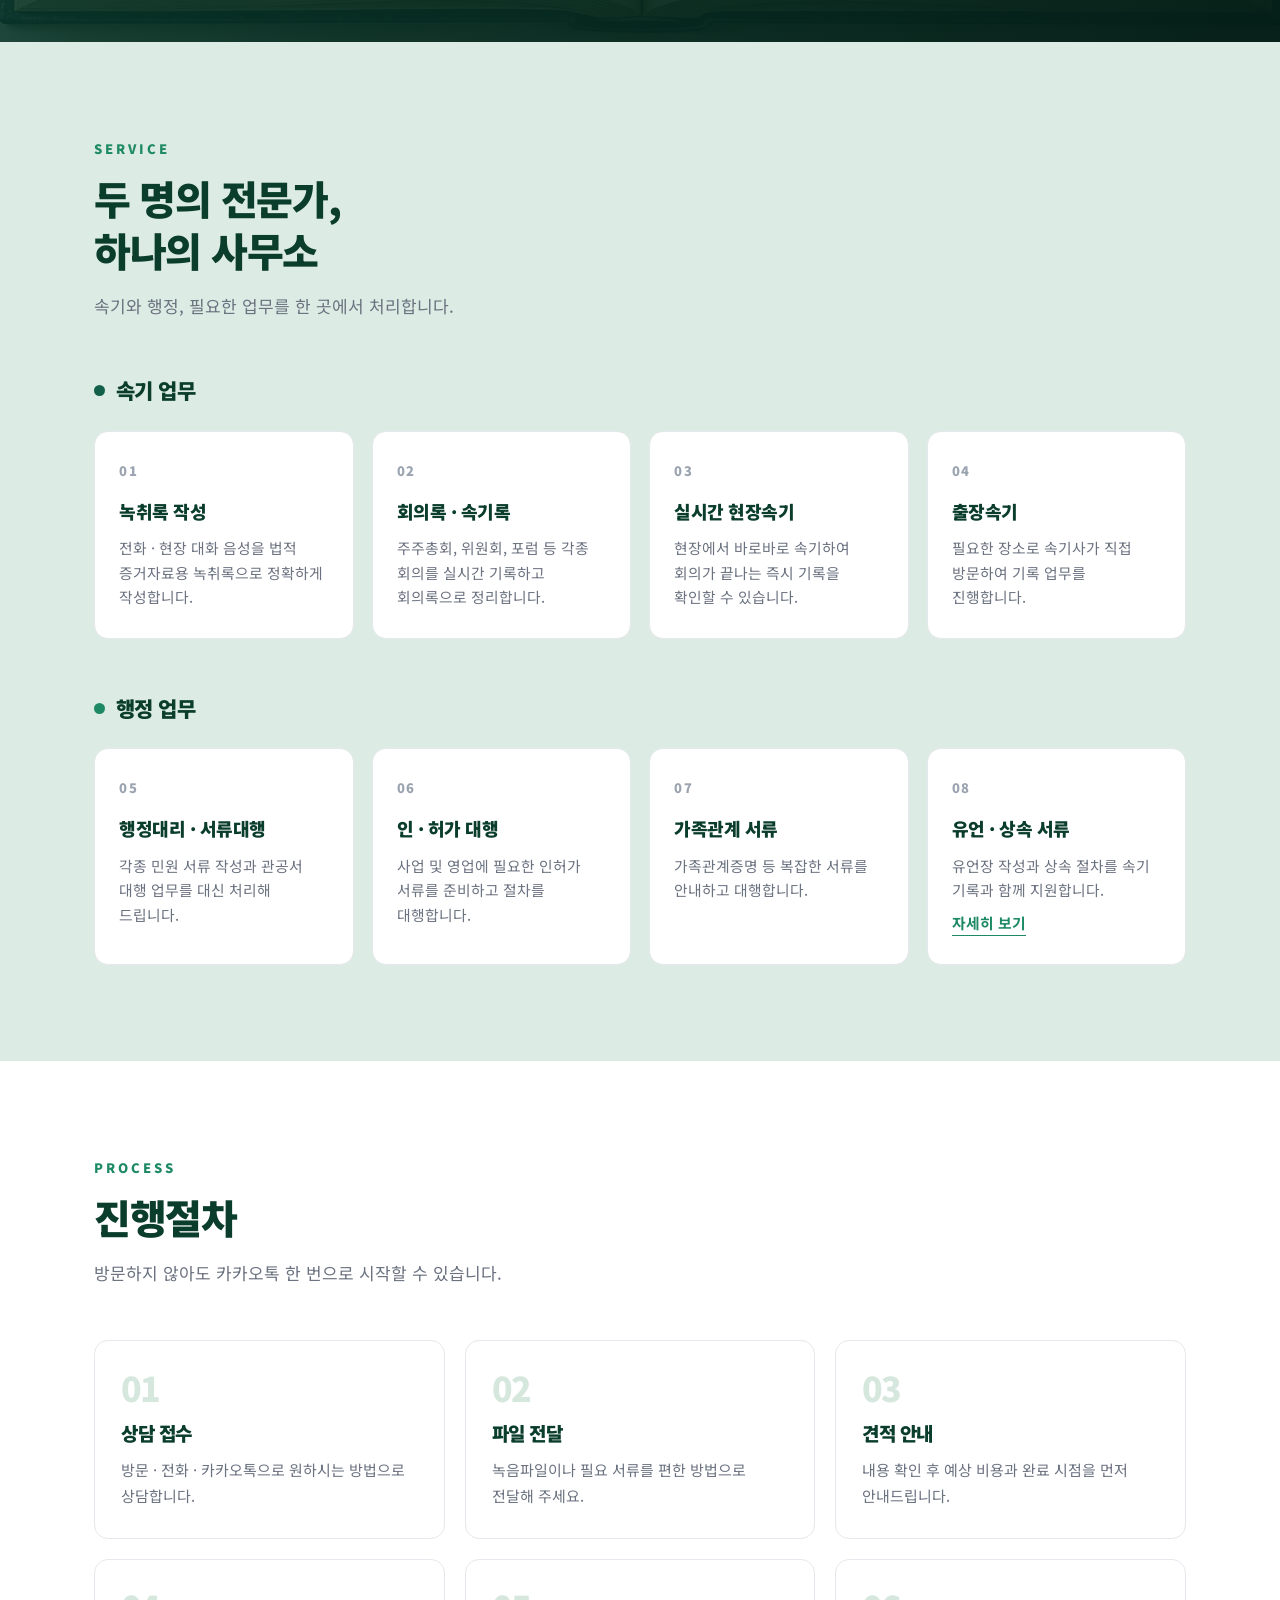
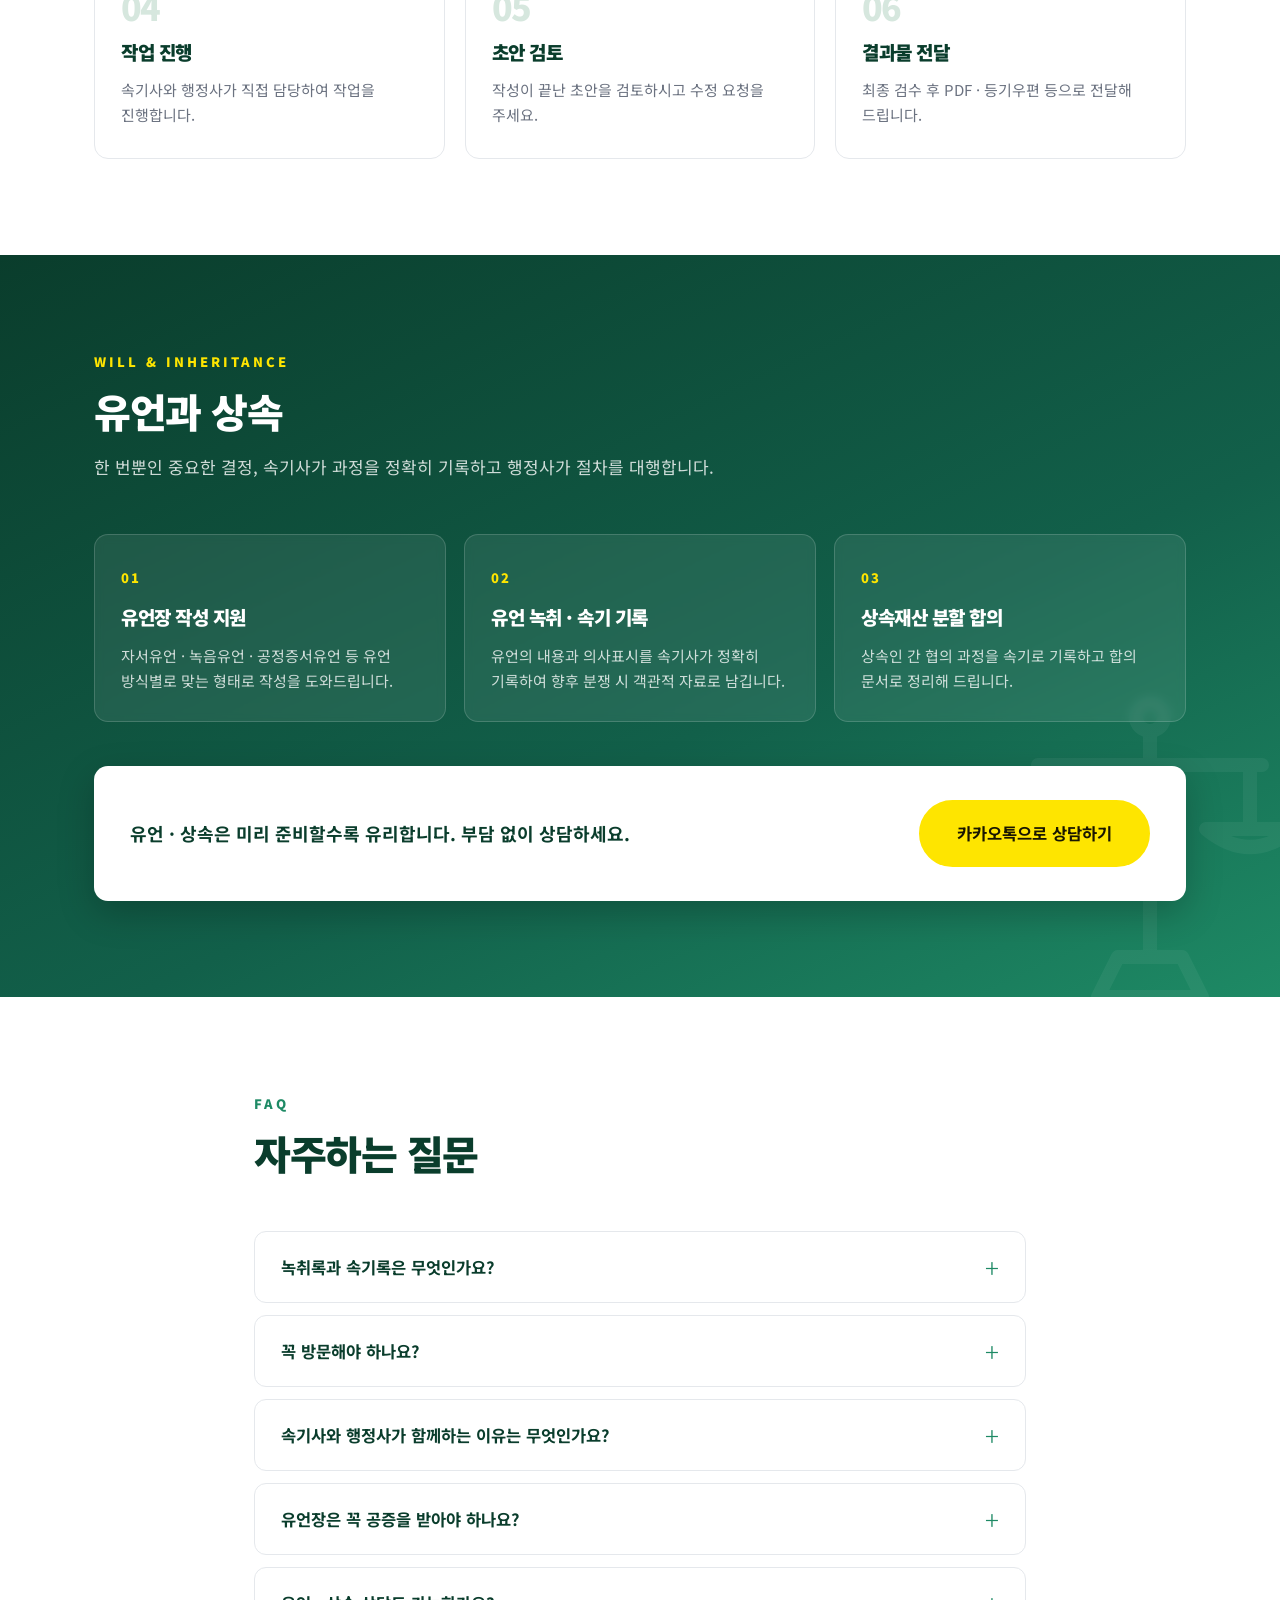
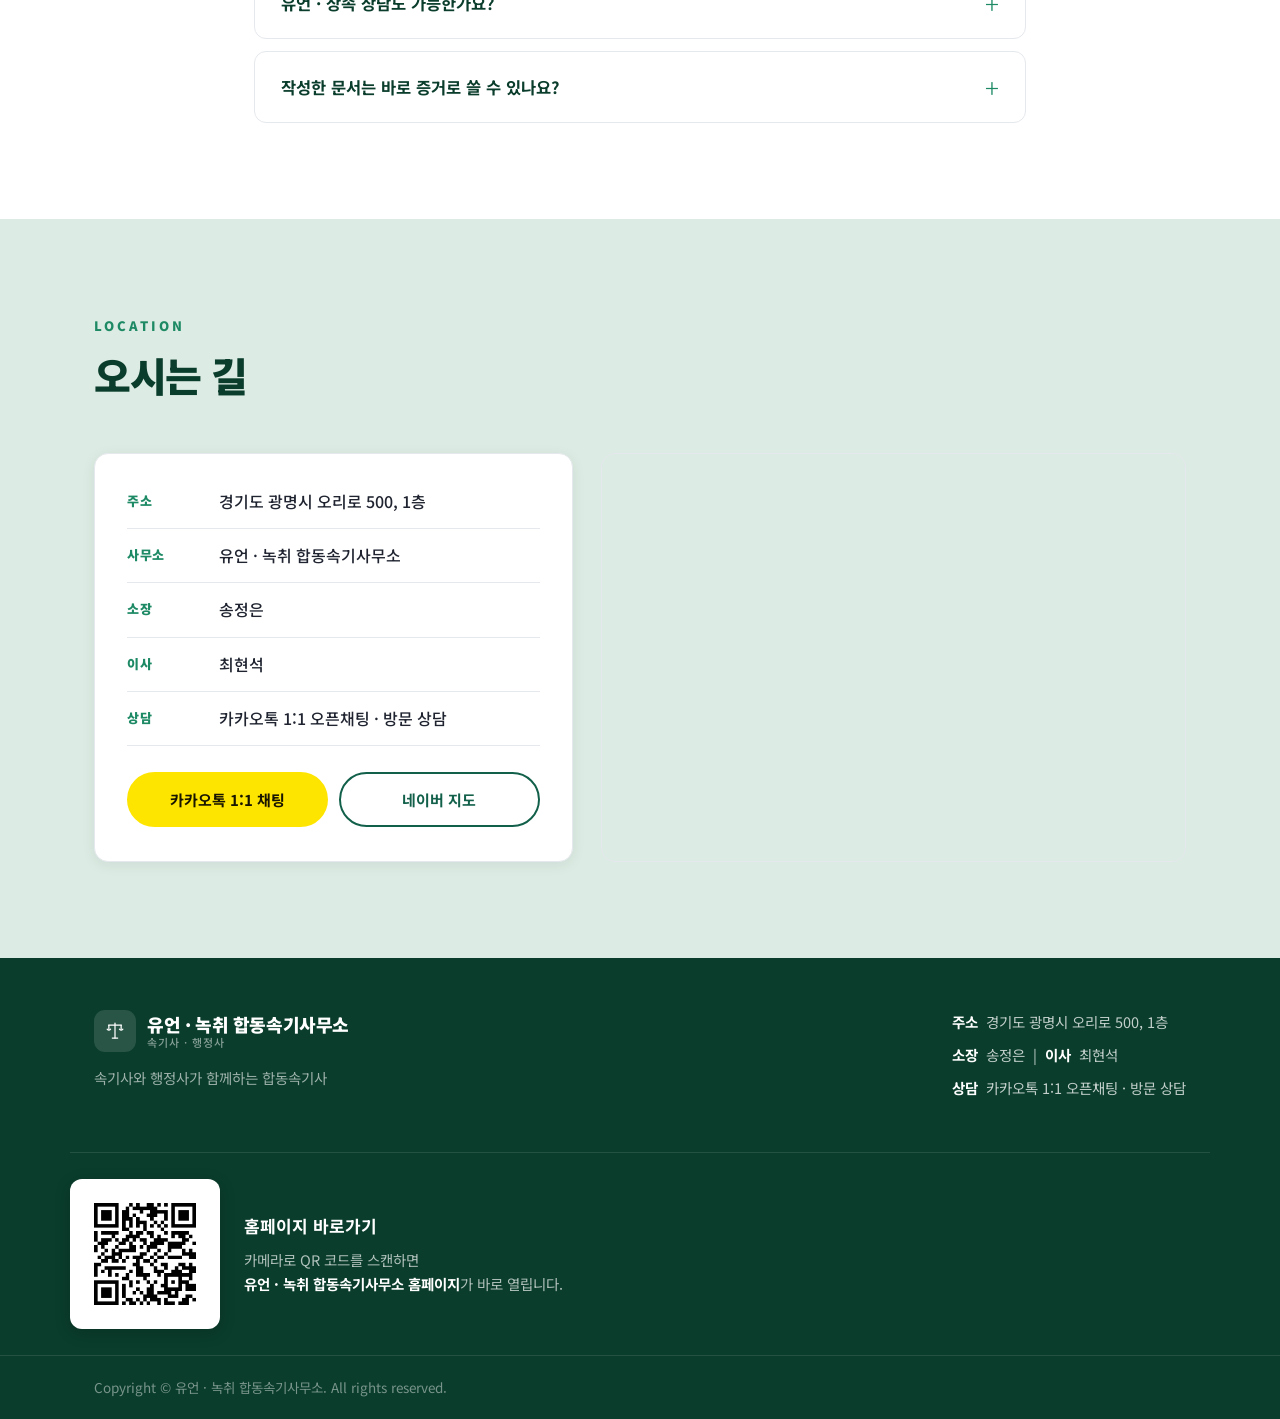
==== commit 7cc79f7e: "상담 입력창 아래로 내리기(위 여백 64px/52px)" ====
--- a/index.html
+++ b/index.html
@@ -18,7 +18,7 @@
 <link rel="preconnect" href="https://fonts.googleapis.com">
 <link rel="preconnect" href="https://fonts.gstatic.com" crossorigin>
 <link href="https://fonts.googleapis.com/css2?family=Noto+Sans+KR:wght@300;400;500;700;900&display=swap" rel="stylesheet">
-<link rel="stylesheet" href="css/style.css?v=11">
+<link rel="stylesheet" href="css/style.css?v=13">
 
 <!-- 사이트를 열면 항상 첫 화면(상단)부터 보이도록
      1) 브라우저의 '이전 스크롤 위치 복원' 기능을 끈다.
@@ -91,17 +91,18 @@
     <form class="hero-form" id="consultForm" novalidate>
       <div class="hero-form__field">
         <label class="sr-only" for="cfName">성명</label>
-        <input type="text" id="cfName" placeholder="성명" autocomplete="name">
+        <input type="text" id="cfName" name="성명" placeholder="성명" autocomplete="name">
       </div>
       <div class="hero-form__field">
         <label class="sr-only" for="cfTel">연락처</label>
-        <input type="tel" id="cfTel" placeholder="연락처" autocomplete="tel">
+        <input type="tel" id="cfTel" name="연락처" placeholder="연락처" autocomplete="tel">
       </div>
       <label class="hero-form__agree" for="cfAgree">
-        <input type="checkbox" id="cfAgree">
+        <input type="checkbox" id="cfAgree" name="개인정보수집동의" value="동의">
         <span>개인정보 수집에 동의합니다.</span>
       </label>
       <button type="submit" class="hero-form__submit">상담신청</button>
+      <p class="hero-form__msg" id="consultMsg" role="status" aria-live="polite"></p>
     </form>
   </div>
 </section>
@@ -438,6 +439,6 @@
   </a>
 </div>
 
-<script src="js/script.js?v=20261120b"></script>
+<script src="js/script.js?v=20261120c"></script>
 </body>
 </html>
--- a/css/style.css
+++ b/css/style.css
@@ -136,7 +136,7 @@
 .hero-form-wrap{position:relative;z-index:3}
 .hero-form{
   display:flex;flex-wrap:wrap;align-items:center;gap:10px 22px;
-  margin:0 auto;max-width:660px;
+  margin:64px auto 0;max-width:660px;
   padding:12px 18px;border-radius:14px;
   background:rgba(4,17,35,.55);
   border:1px solid rgba(255,255,255,.22);
@@ -168,6 +168,15 @@
 }
 .hero-form__submit:hover{transform:translateY(-2px);box-shadow:0 10px 24px rgba(254,229,0,.35)}
 .hero-form__submit:active{transform:translateY(0)}
+.hero-form__submit:disabled{opacity:.65;cursor:default;transform:none;box-shadow:none}
+/* 전송 결과 안내 (비어 있을 땐 숨겨서 세로 크기 유지) */
+.hero-form__msg{
+  flex:1 1 100%;margin:2px 0 0;
+  font-size:13.5px;font-weight:700;letter-spacing:-.3px;color:#fff;
+}
+.hero-form__msg:empty{display:none}
+.hero-form__msg.is-ok{color:#7CF0BE}
+.hero-form__msg.is-err{color:#FFC9C9}
 @media (max-width:560px){
   .hero-form{padding:12px 14px;gap:10px 14px}
   .hero-form__field{flex:1 1 100%}
@@ -460,8 +469,8 @@
   .hero{padding:120px 0 70px}
   .hero__photo{width:100%;-webkit-mask-image:none;mask-image:none}
   .hero__photo-grad{background:linear-gradient(180deg,rgba(7,27,52,.9),rgba(7,27,52,.94))}
-  /* 좁은 화면 : 가운데 정렬 유지 */
-  .hero-form{margin:30px auto 0}
+  /* 좁은 화면 : 가운데 정렬 유지 + 아래로 내림 */
+  .hero-form{margin:52px auto 0}
   .section{padding:66px 0}
   .people{grid-template-columns:1fr}
   .will__cta{flex-direction:column;text-align:center;align-items:stretch}
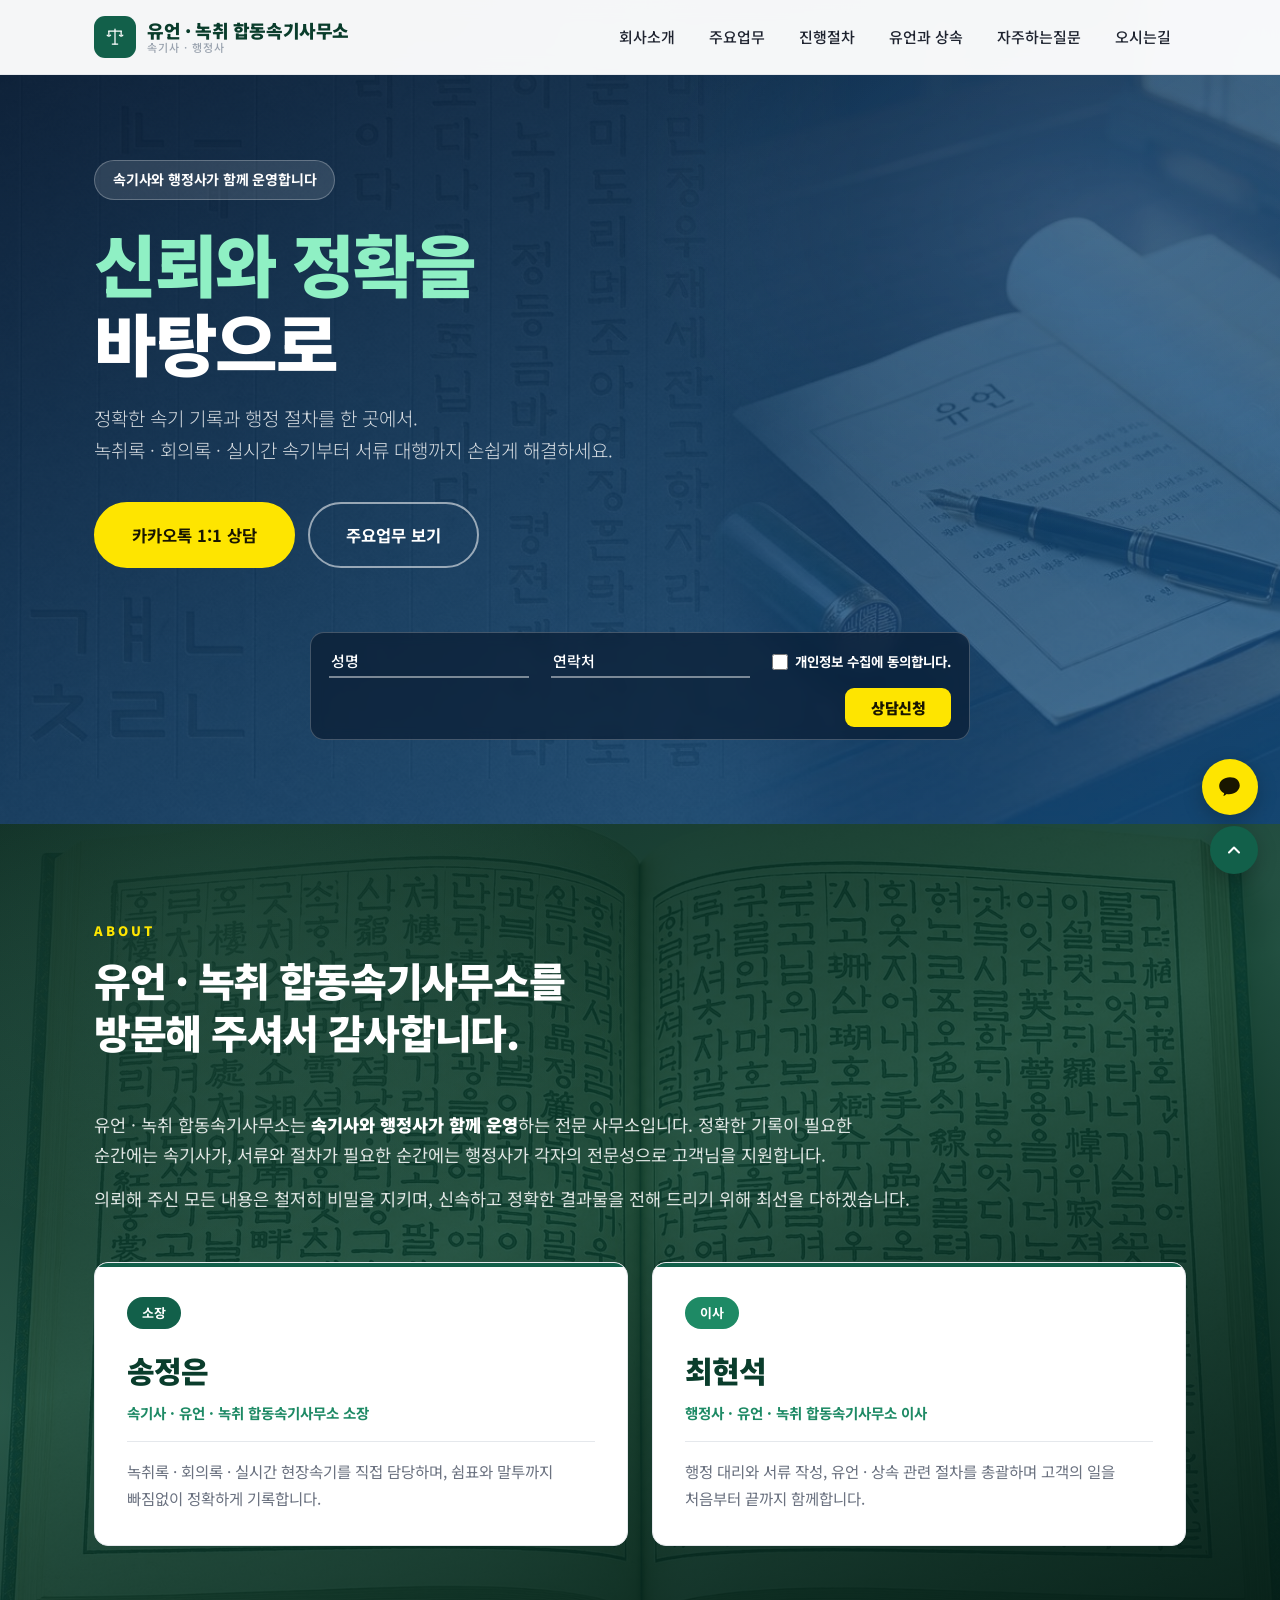
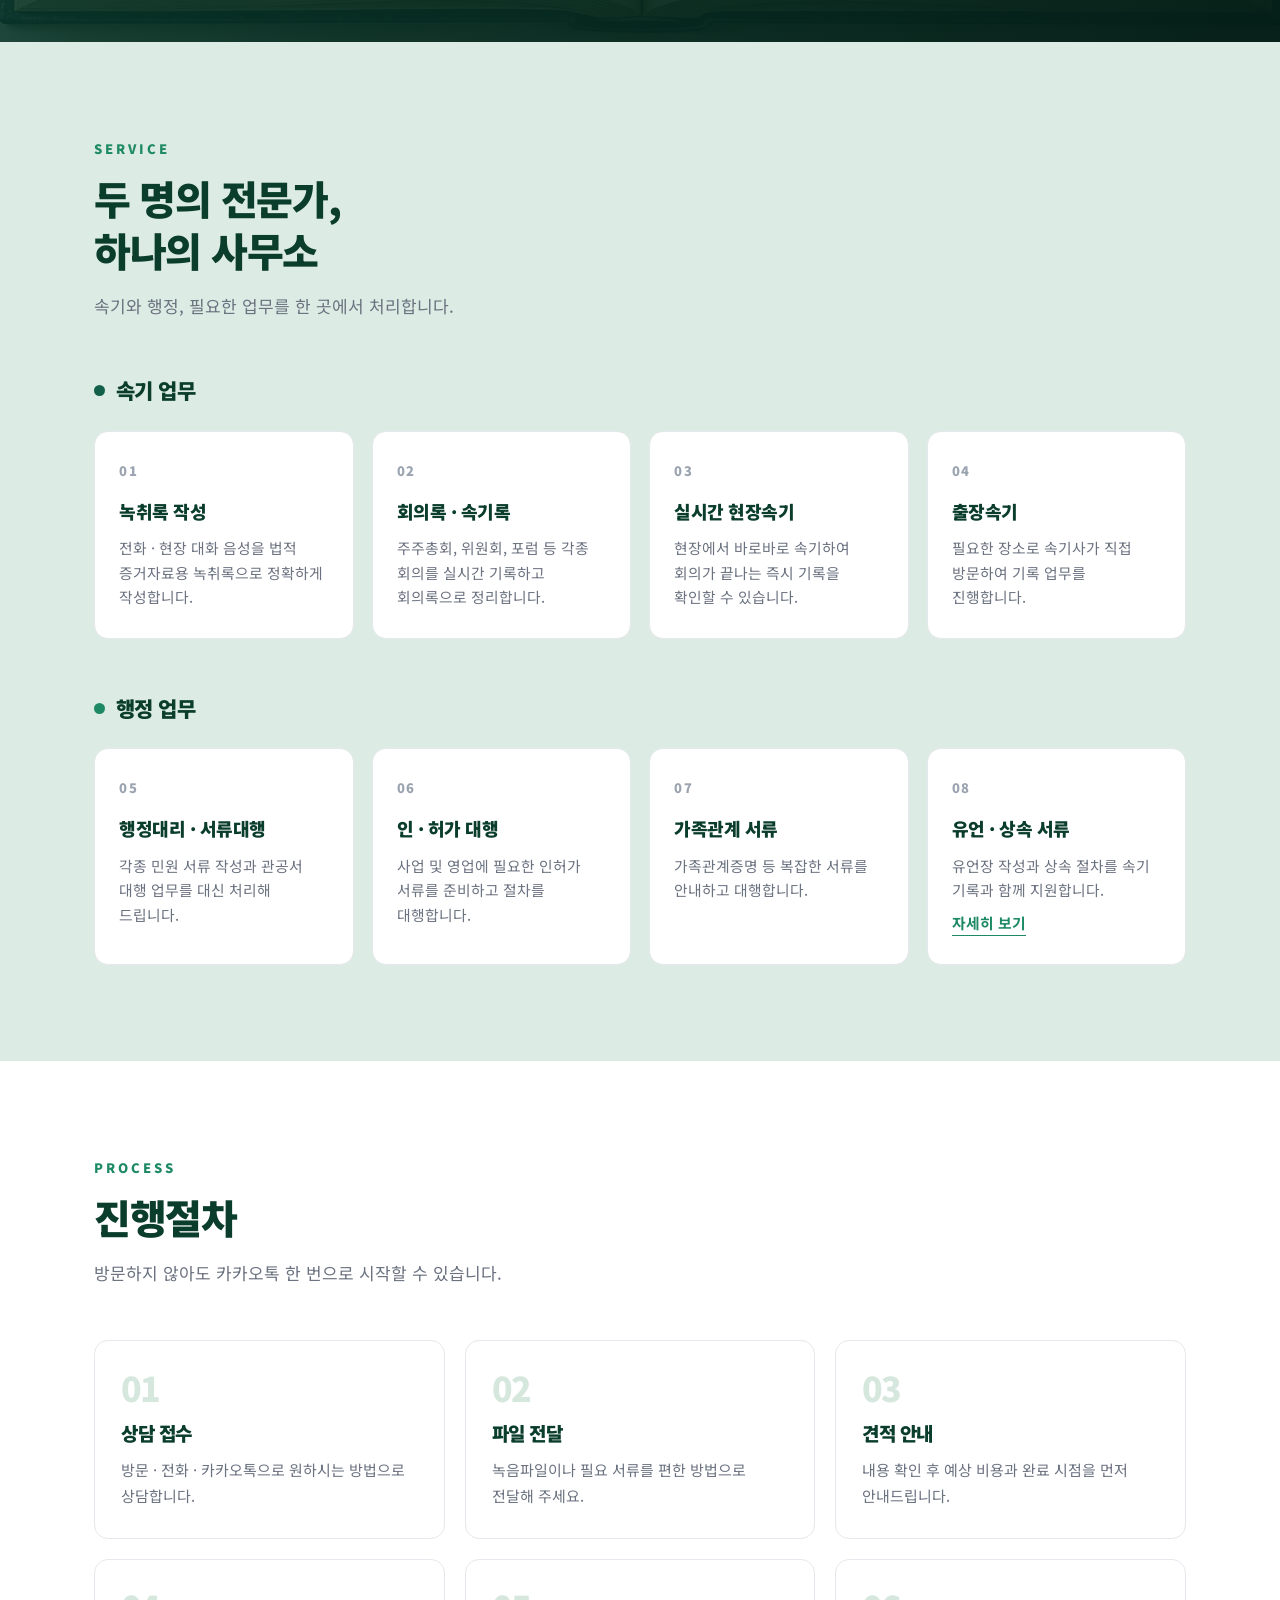
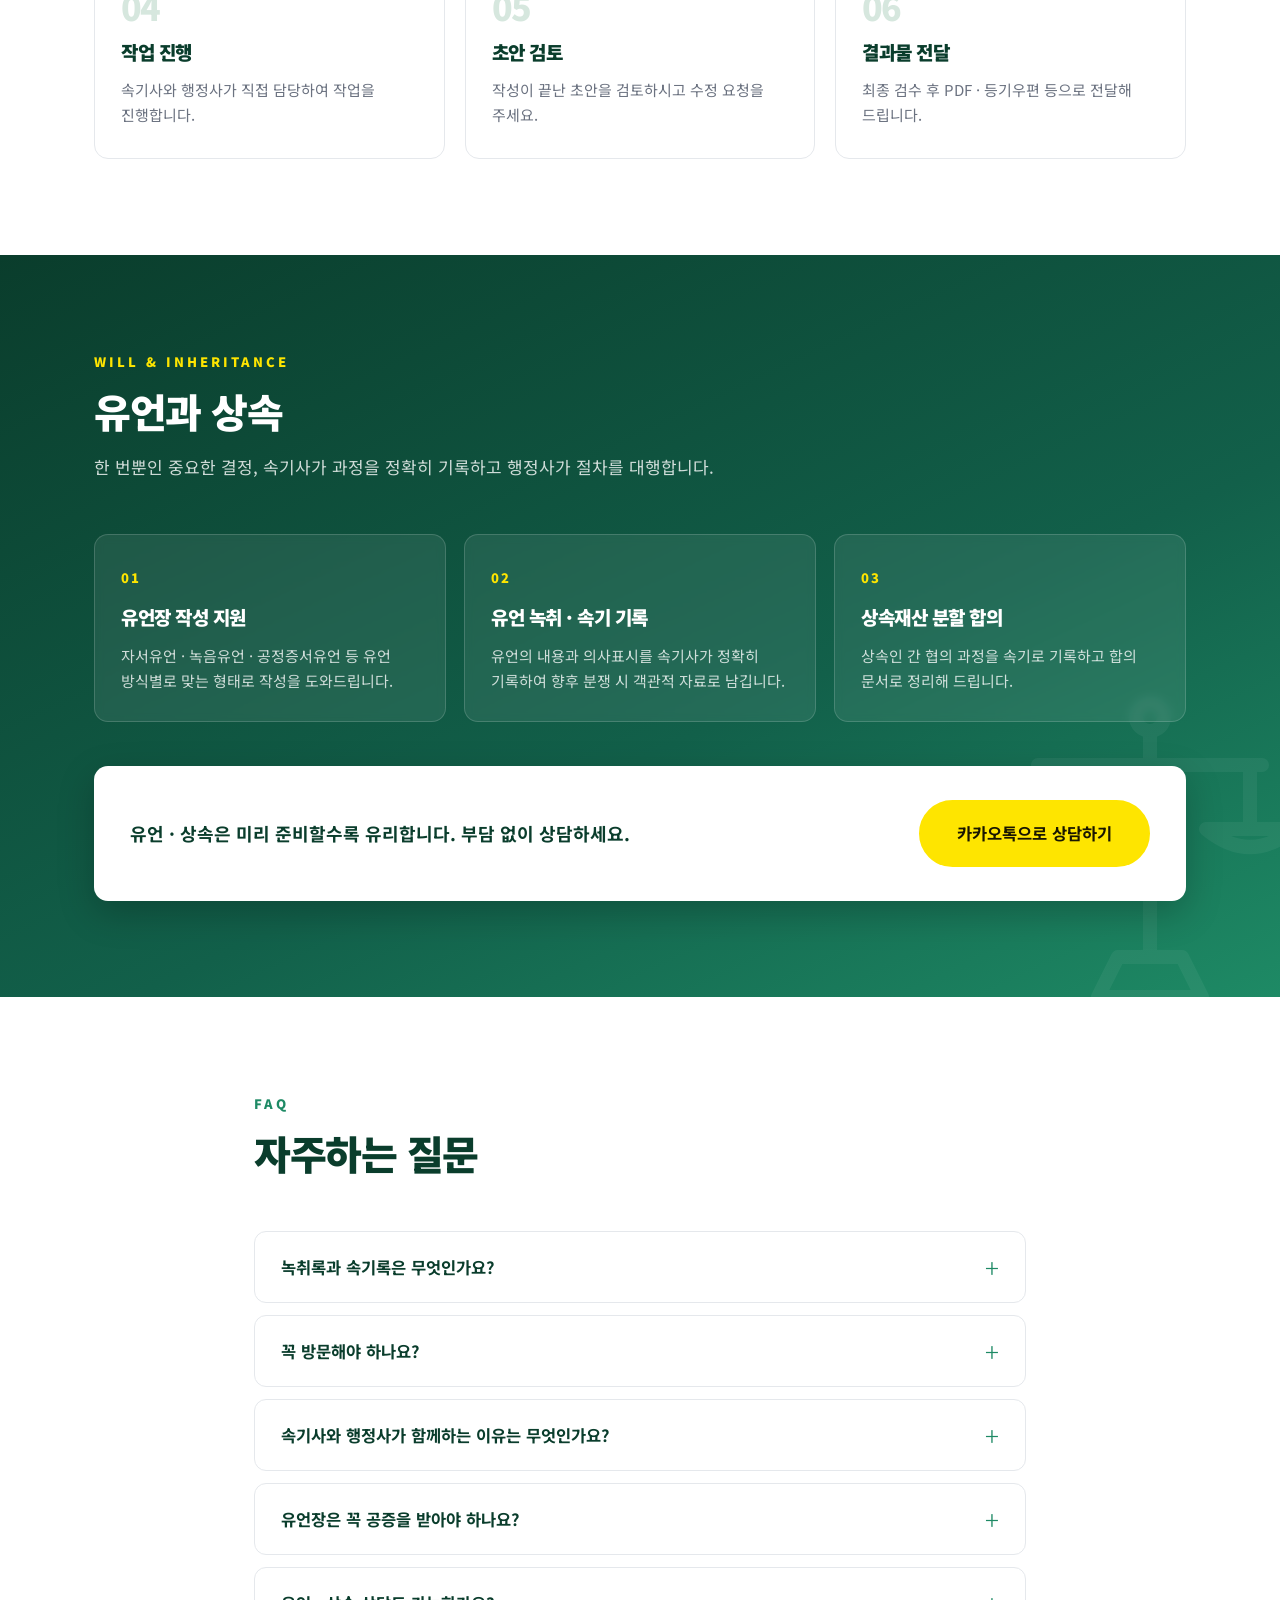
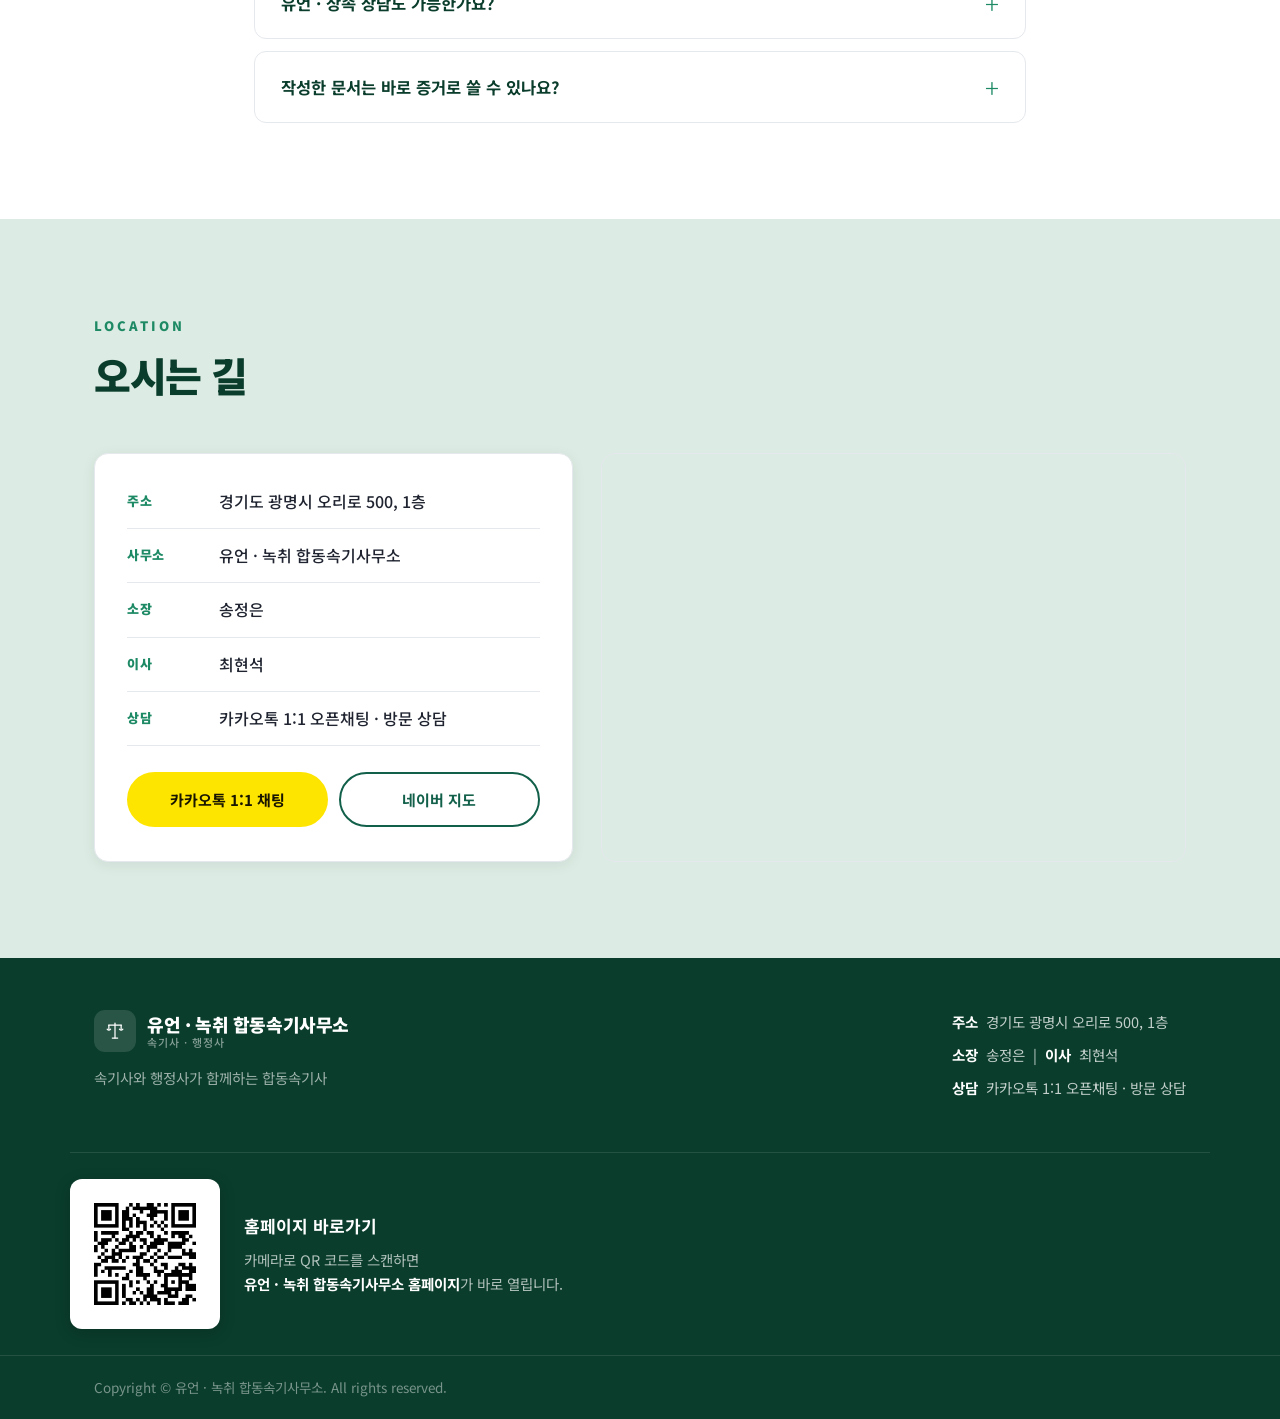
==== commit 64271bec: "첫 화면 배경 교체: 운동화 사진 제거 + 고서체 유언 문서 이미지 그라데이션 오버레이" ====
--- a/index.html
+++ b/index.html
@@ -18,7 +18,7 @@
 <link rel="preconnect" href="https://fonts.googleapis.com">
 <link rel="preconnect" href="https://fonts.gstatic.com" crossorigin>
 <link href="https://fonts.googleapis.com/css2?family=Noto+Sans+KR:wght@300;400;500;700;900&display=swap" rel="stylesheet">
-<link rel="stylesheet" href="css/style.css?v=13">
+<link rel="stylesheet" href="css/style.css?v=14">
 
 <!-- 사이트를 열면 항상 첫 화면(상단)부터 보이도록
      1) 브라우저의 '이전 스크롤 위치 복원' 기능을 끈다.
@@ -64,12 +64,6 @@
 
 <!-- ========== 메인 비주얼 ========== -->
 <section class="hero">
-  <!-- 우측 사진 : 러닝 트랙에서 신발끈을 매는 러너 (좌측 마스크로 청록 배경과 자연스럽게 연결) -->
-  <div class="hero__photo" aria-hidden="true">
-    <img src="images/hero-run.jpg" alt="">
-    <div class="hero__photo-grad"></div>
-  </div>
-
   <div class="container hero__inner">
     <p class="hero__eyebrow">속기사와 행정사가 함께 운영합니다</p>
     <h1 class="hero__title">
--- a/css/style.css
+++ b/css/style.css
@@ -86,30 +86,17 @@
 .burger{display:none;flex-direction:column;gap:5px;background:none;border:0;cursor:pointer;padding:6px}
 .burger span{width:24px;height:2.5px;background:var(--green);border-radius:2px;transition:.25s}
 
-/* ── 히어로 : 짙은 남색 그러데이션 ── */
+/* ── 히어로 : 고서체 유언 문서 사진 + 남색 그러데이션 오버레이 ── */
 .hero{
   position:relative;overflow:hidden;
   padding:160px 0 84px;
   background:
-    radial-gradient(760px 520px at 86% 26%, rgba(140,200,255,.22), transparent 62%),
-    linear-gradient(150deg,#071B34 0%,#0E3C66 52%,#175A94 100%);
+    radial-gradient(760px 520px at 86% 26%, rgba(140,200,255,.18), transparent 62%),
+    linear-gradient(150deg, rgba(7,27,52,.93) 0%, rgba(14,60,102,.84) 52%, rgba(23,90,148,.76) 100%),
+    url(../images/hero-bg.jpg) center center / cover no-repeat;
+  background-color:#071B34;
 }
 .hero__inner{position:relative;z-index:2}
-
-/* 우측 사진 : 의회 본회의장 — 마스크로 좌측 경계를 녹여 배경과 매끄럽게 연결 */
-.hero__photo{
-  position:absolute;right:0;top:0;bottom:0;width:58%;z-index:1;overflow:hidden;
-  -webkit-mask-image:linear-gradient(90deg,transparent 0%,rgba(0,0,0,.15) 24%,rgba(0,0,0,.45) 44%,rgba(0,0,0,.8) 66%,#000 86%);
-          mask-image:linear-gradient(90deg,transparent 0%,rgba(0,0,0,.15) 24%,rgba(0,0,0,.45) 44%,rgba(0,0,0,.8) 66%,#000 86%);
-}
-.hero__photo img{width:100%;height:100%;object-fit:cover;display:block}
-/* 사진 위 녹색 톤 정리 + 상하 비네트 */
-.hero__photo-grad{
-  position:absolute;inset:0;
-  background:
-    linear-gradient(180deg,rgba(7,27,52,.32) 0%,rgba(7,27,52,0) 26%,rgba(7,27,52,0) 74%,rgba(7,27,52,.38) 100%),
-    linear-gradient(90deg,rgba(14,60,102,.28) 0%,rgba(14,60,102,.10) 55%,rgba(14,60,102,0) 100%);
-}
 
 .hero__eyebrow{
   display:inline-block;padding:7px 18px;border-radius:100px;
@@ -130,9 +117,8 @@
 .sr-only{position:absolute;width:1px;height:1px;padding:0;margin:-1px;overflow:hidden;clip:rect(0,0,0,0);white-space:nowrap;border:0}
 
 /* ── 히어로 상담 입력창 : 히어로 가운데 하단 · 컴팩트 ──
-   position:relative + z-index:3 필수 !
-   히어로 사진(.hero__photo, absolute/z-index:1)이 정적 입력창을 덮어서
-   클릭이 사진에 가로채임 → 연락처·체크박스·버튼이 먹히지 않던 원인 */
+   position:relative + z-index:3 로 히어로의 다른 레이어보다 위에 뜨게 함
+   (과거에는 절대배치 사진이 입력창을 덮어 클릭이 가로채이던 원인이었음) */
 .hero-form-wrap{position:relative;z-index:3}
 .hero-form{
   display:flex;flex-wrap:wrap;align-items:center;gap:10px 22px;
@@ -450,7 +436,6 @@
   .steps{grid-template-columns:repeat(2,1fr)}
   .will__grid{grid-template-columns:repeat(2,1fr)}
   .loc{grid-template-columns:1fr}
-  .hero__photo{width:54%}
 }
 
 @media (max-width:860px){
@@ -467,8 +452,8 @@
   .header__cta{margin-left:auto;padding:9px 17px;font-size:13.5px}
 
   .hero{padding:120px 0 70px}
-  .hero__photo{width:100%;-webkit-mask-image:none;mask-image:none}
-  .hero__photo-grad{background:linear-gradient(180deg,rgba(7,27,52,.9),rgba(7,27,52,.94))}
+  /* 좁은 화면 : 배경 사진 위에 한 겹 더 어둡게 덮어 흰 글씨 가독성 확보 */
+  .hero::after{content:"";position:absolute;inset:0;background:rgba(7,27,52,.4);pointer-events:none}
   /* 좁은 화면 : 가운데 정렬 유지 + 아래로 내림 */
   .hero-form{margin:52px auto 0}
   .section{padding:66px 0}
